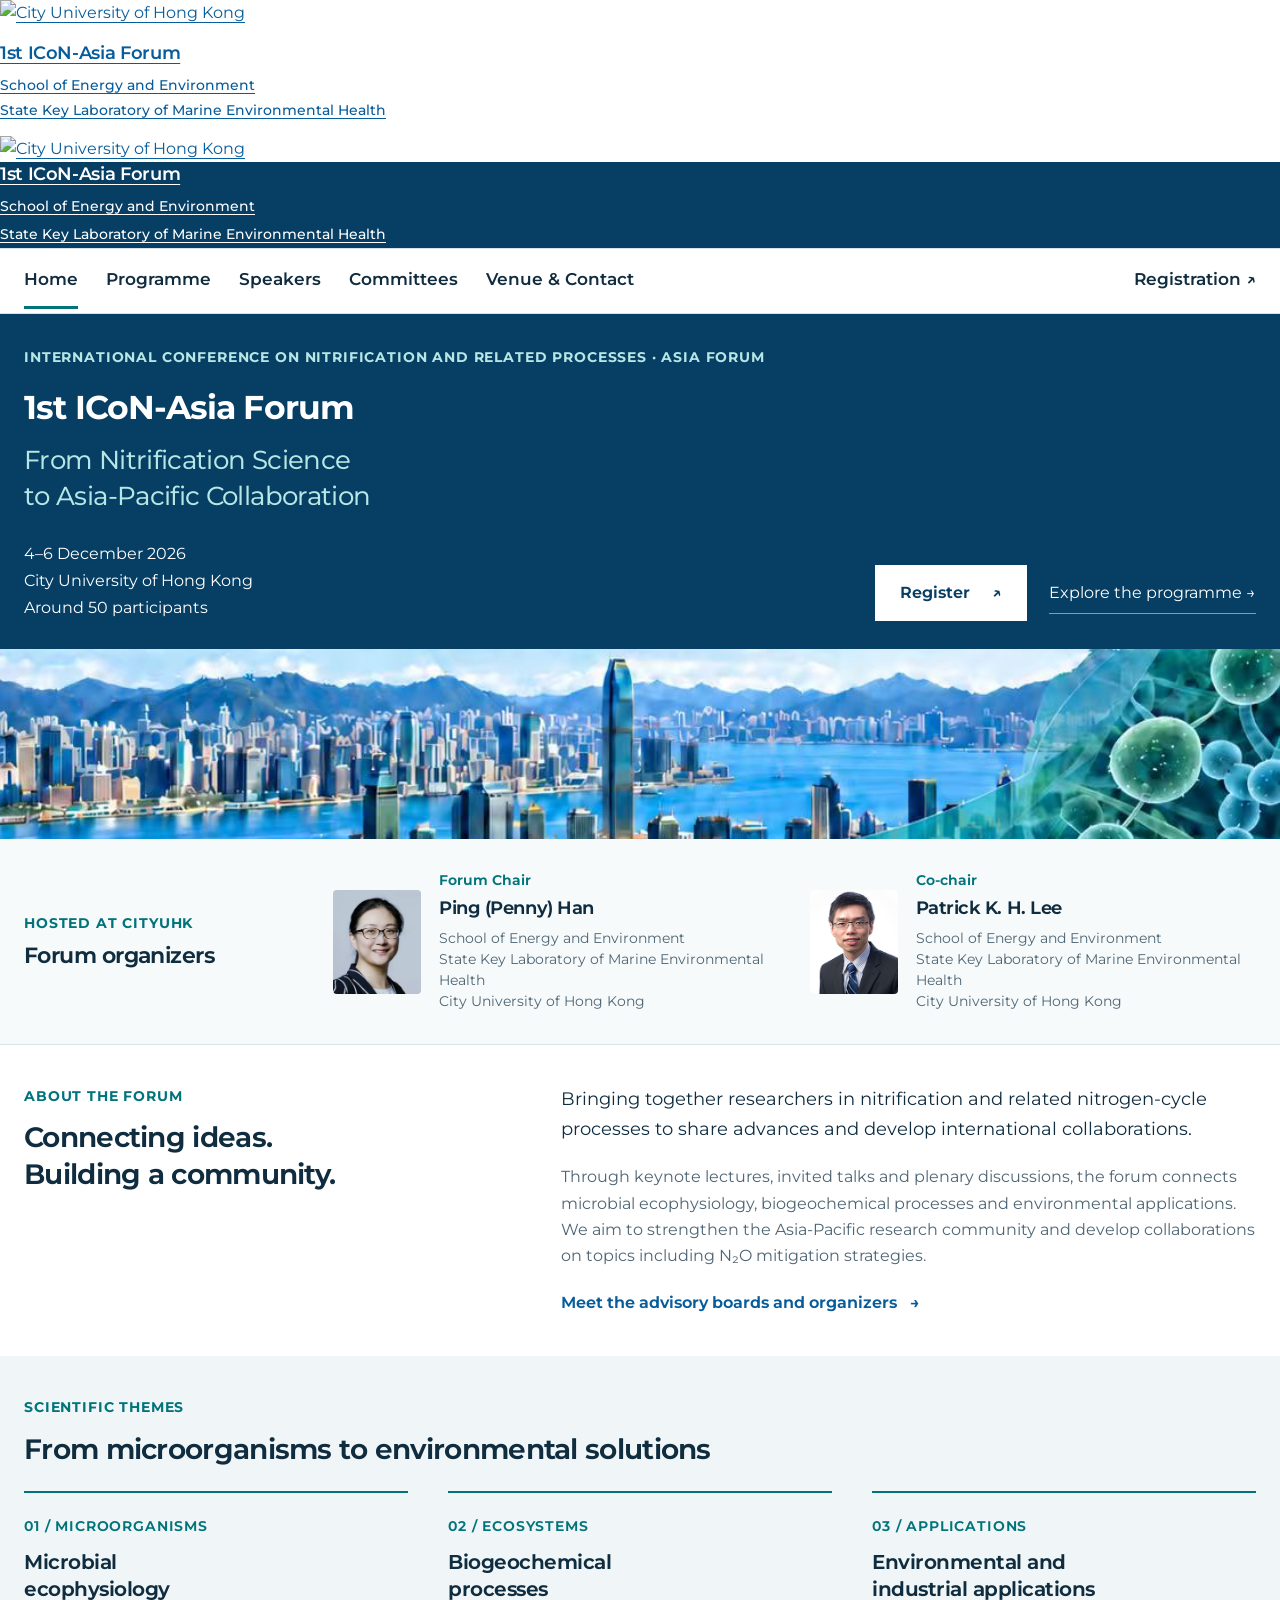
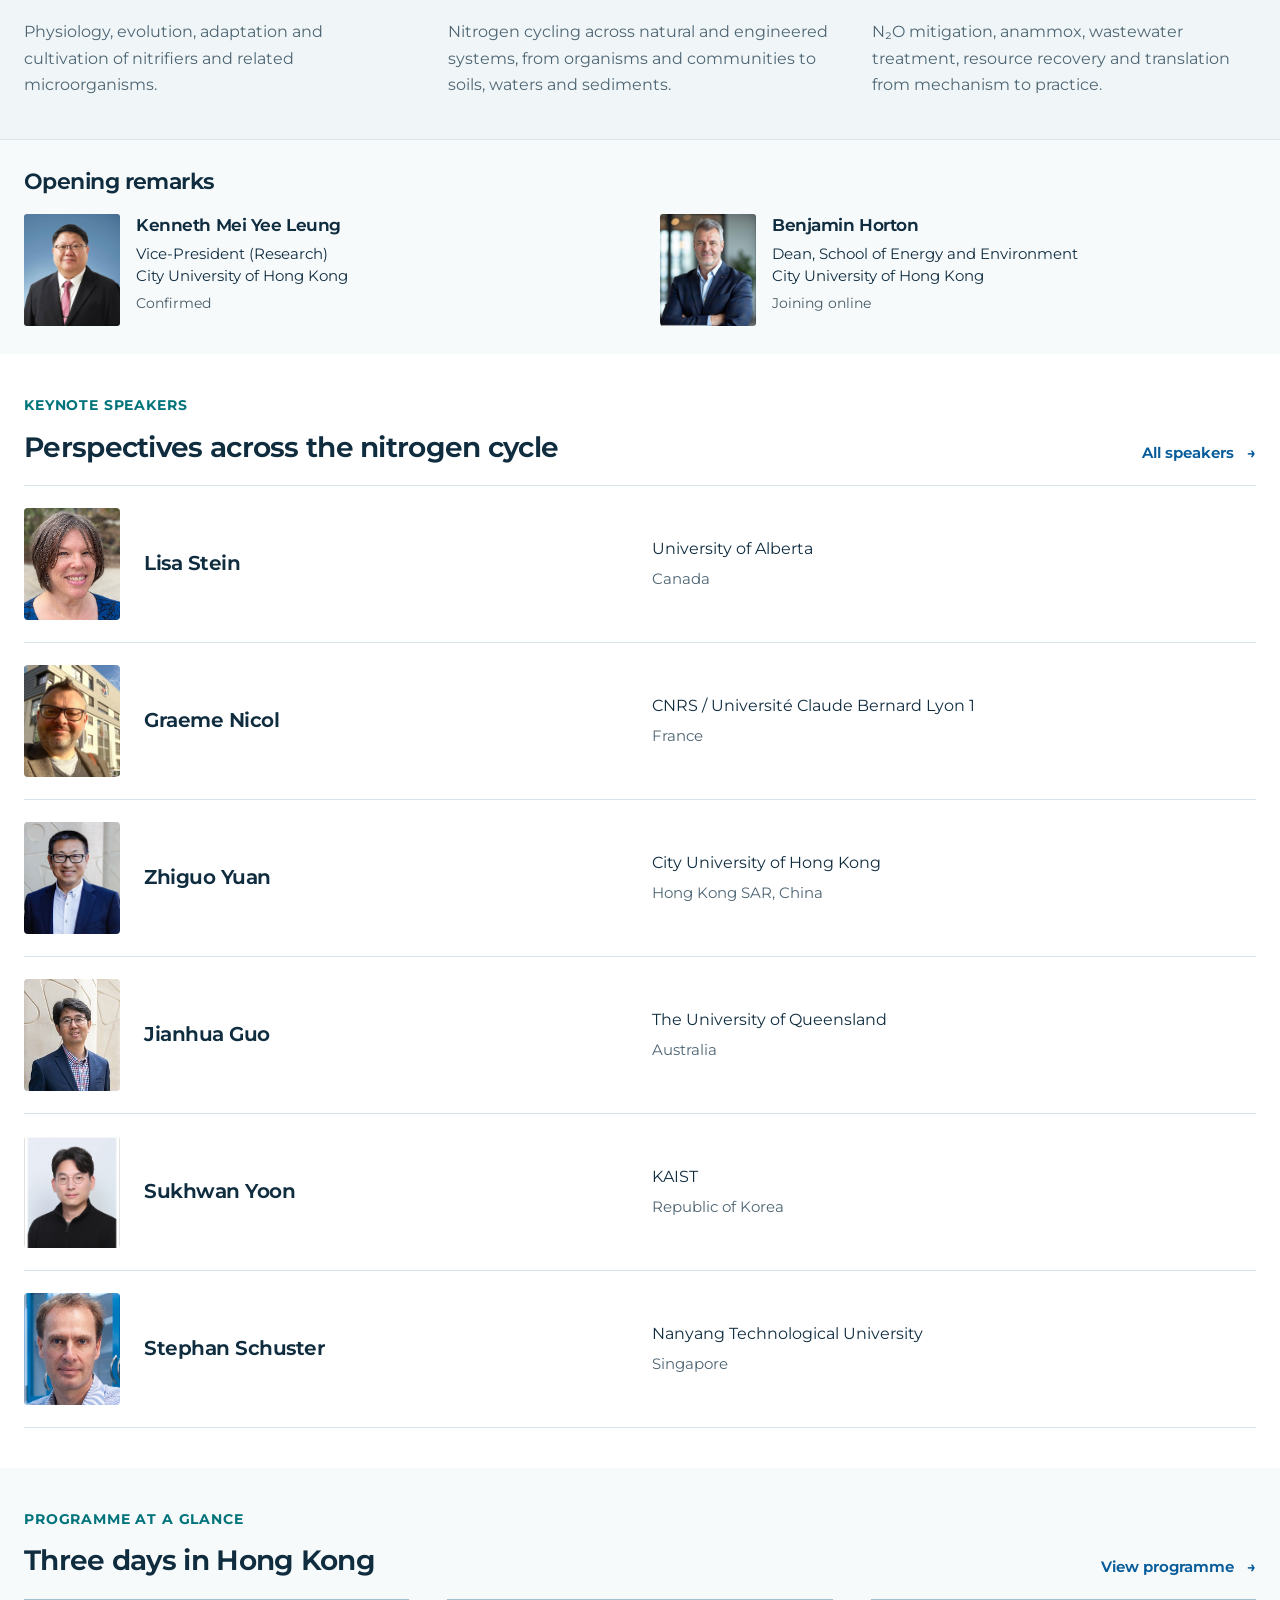
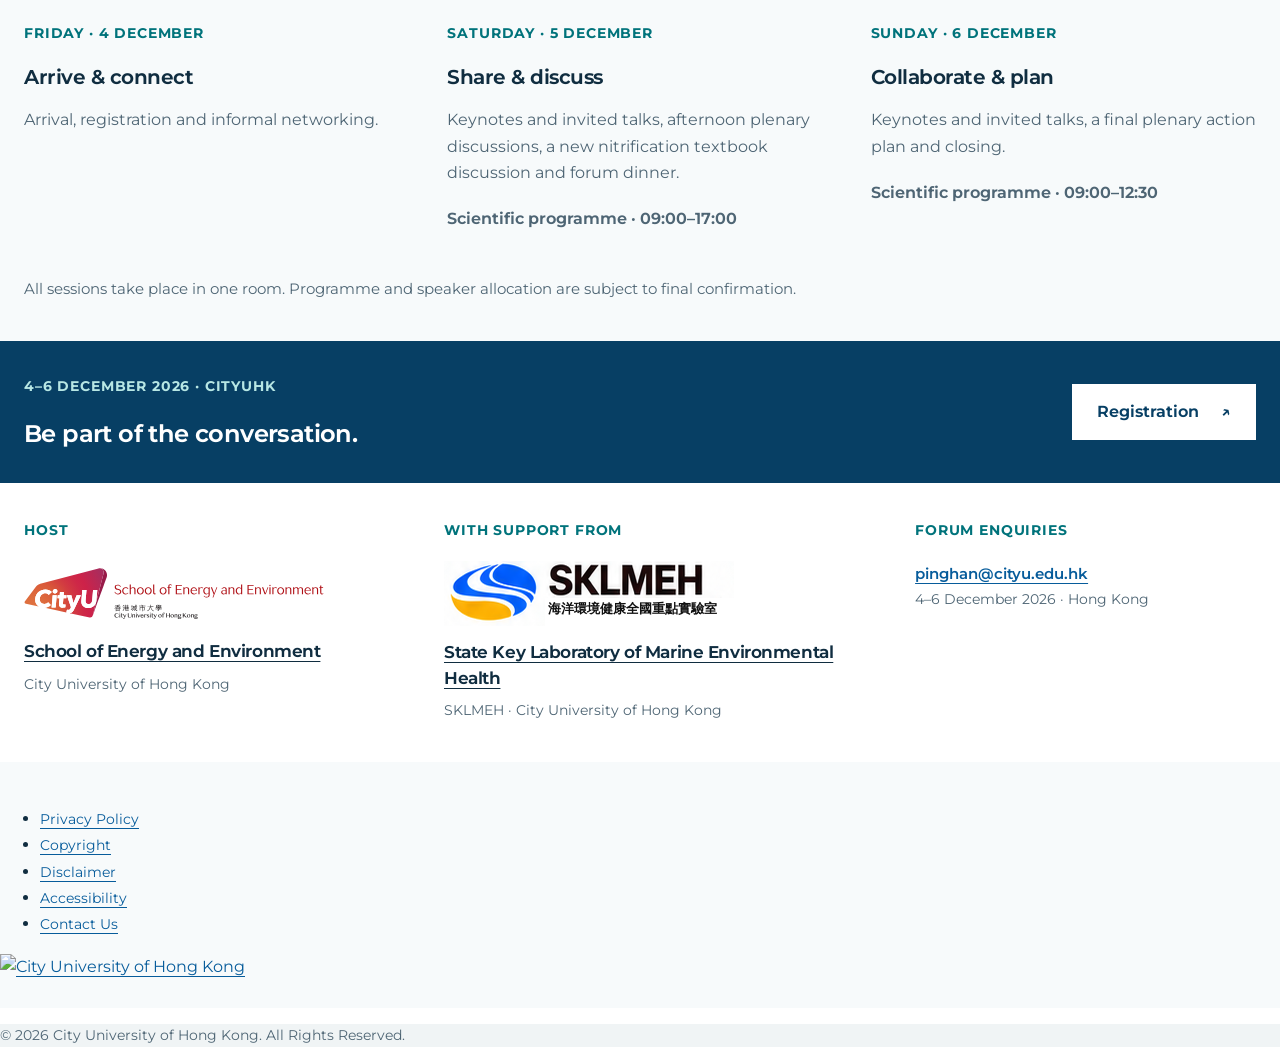
==== index.htm @ fdf96204 "Place opening speakers before keynotes with new portraits" ====
<!DOCTYPE html><html lang="en"><head>
<!-- Relative paths allow deployment to any CityU subdirectory. -->

<!-- Required meta tags -->
<meta charset="utf-8">
<meta name="viewport" content="width=device-width, initial-scale=1.0">
<link rel="icon" href="https://template.cityu.edu.hk/template/favicon.ico">

<!-- Preconnect -->
<link rel="preconnect" href="https://template.cityu.edu.hk/">
<link rel="preconnect" href="https://fonts.googleapis.com">
<link rel="preconnect" href="https://fonts.gstatic.com" crossorigin>

<!-- Required CSS -->
<link rel="stylesheet" href="https://fonts.googleapis.com/css2?family=Montserrat:ital,wght@0,100..900;1,100..900&display=swap">
<link rel="stylesheet" href="https://template.cityu.edu.hk/template/v3/css/bootstrap/bootstrap.min.css">
<link rel="stylesheet" href="https://template.cityu.edu.hk/template/v3/css/bootstrap-icons/bootstrap-icons.min.css">
<link rel="stylesheet" href="https://template.cityu.edu.hk/template/v3/css/swiper/swiper-bundle.min.css">
<link rel="stylesheet" href="https://template.cityu.edu.hk/template/v3/css/aos/aos.css">
<link rel="stylesheet" href="https://template.cityu.edu.hk/template/v3/css/custom.css">
<link rel="stylesheet" href="https://template.cityu.edu.hk/template/v3/css/cityu.base.css">

<!-- Place your custom CSS here -->
<link rel="stylesheet" href="css/custom.css?v=20261119b">
<title>1st ICoN-Asia Forum 2026 | CityUHK</title><meta name="description" content="Join the 1st ICoN-Asia Forum at CityUHK, 4–6 December 2026. Nitrification science, nitrogen-cycle research and Asia-Pacific collaboration."><meta name="author" content="School of Energy and Environment, City University of Hong Kong"><meta name="theme-color" content="#073f64"><meta property="og:title" content="1st ICoN-Asia Forum 2026 | CityUHK"><meta property="og:description" content="Join the 1st ICoN-Asia Forum at CityUHK, 4–6 December 2026. Nitrification science, nitrogen-cycle research and Asia-Pacific collaboration."><meta property="og:type" content="website"></head><body class="cityu-template-3 cityu-template-3-0 cityu-base-layout cityu-base-style cityu-theme-blue theme-color-blue forum-site"><a class="skip-link" href="#main-content">Skip to main content</a>
<!-- Header -->
<header class="cityu-header header-color-default">
  <div class="cityu-header-inner">

    <!-- Header : Large screen -->
    <div class="cityu-header-lg d-none d-xl-block">
      <div class="container-max">

        <!-- For Others -->
        <div class="cityu-header-lg-subsite">
          <div class="cityu-header-lg-logo">
            <a href="https://www.cityu.edu.hk" target="_blank" rel="noopener">
              <img src="https://template.cityu.edu.hk/template/logo/CityU/CityU_Horizontal_Logo_CMYK.svg" alt="City University of Hong Kong">
            </a>
          </div>
          <div class="cityu-header-lg-name">
            <a href="index.htm">
              1st ICoN-Asia Forum
            </a>
            <div class="forum-host-unit"><a href="https://www.cityu.edu.hk/see/home.aspx">School of Energy and Environment</a></div>
            <div class="forum-host-unit forum-lab-unit"><a href="https://www.cityu.edu.hk/sklmeh/">State Key Laboratory of Marine Environmental Health</a></div>
          </div>
        </div>

      </div>
    </div>

    <!-- Header : Small screen -->
    <div class="cityu-header-md d-xl-none">

      <!-- For All -->
      <div class="cityu-header-md-logo container-max">
        <a href="https://www.cityu.edu.hk" target="_blank" rel="noopener">
          <img src="https://template.cityu.edu.hk/template/logo/CityU/CityU_Horizontal_Logo_CMYK.svg" alt="City University of Hong Kong">
        </a>
      </div>
      <div class="cityu-header-md-name container-max">
        <a href="index.htm">
          1st ICoN-Asia Forum
        </a>
        <div class="forum-host-unit"><a href="https://www.cityu.edu.hk/see/home.aspx">School of Energy and Environment</a></div>
            <div class="forum-host-unit forum-lab-unit"><a href="https://www.cityu.edu.hk/sklmeh/">State Key Laboratory of Marine Environmental Health</a></div>
      </div>

    </div>

  </div>
</header>

<nav class="cityu-menu menu-color-default forum-nav" aria-label="Main navigation"><div class="cityu-menu-inner container-max"><button class="forum-menu-toggle" type="button" aria-expanded="false" aria-controls="forum-navigation"><span>Menu</span><span aria-hidden="true">☰</span></button><div class="forum-navigation" id="forum-navigation">
<ul class="cityu-menu-main navbar-nav me-auto"><li class="nav-item"><a class="nav-link" href="index.htm">Home</a></li><li class="nav-item"><a class="nav-link" href="programme.htm">Programme</a></li><li class="nav-item"><a class="nav-link" href="speakers.htm">Speakers</a></li><li class="nav-item"><a class="nav-link" href="committees.htm">Committees</a></li><li class="nav-item"><a class="nav-link" href="contact.htm">Venue &amp; Contact</a></li></ul>

<ul class="cityu-menu-tools"><li><a class="forum-register-nav" href="registration.htm">Registration <span aria-hidden="true">↗</span></a></li></ul>

</div></div></nav>

<div class="cityu"><main class="cityu-main" id="main-content" tabindex="-1"><div class="cityu-main-inner"><section class="forum-hero"><div class="forum-container hero-content"><p class="eyebrow">International Conference on Nitrification and Related Processes · Asia Forum</p><h1>1st ICoN-Asia Forum</h1><p class="hero-tagline">From Nitrification Science<br>to Asia-Pacific Collaboration</p><div class="hero-bottom"><p class="hero-details"><span>4–6 December 2026</span><span>City University of Hong Kong</span><span>Around 50 participants</span></p><div class="hero-actions"><a class="forum-button light" href="registration.htm">Register <span aria-hidden="true">↗</span></a><a class="hero-text-link" href="programme.htm">Explore the programme <span aria-hidden="true">→</span></a></div></div></div><div class="harbour-strip" role="img" aria-label="Hong Kong harbour skyline and microbial imagery from the forum poster"><img src="img/forum-banner-poster-v4.jpg" alt="" width="1122" height="1402" fetchpriority="high"></div></section>
<section class="organizer-strip" aria-labelledby="organizers-title"><div class="forum-container organizer-layout"><div><p class="eyebrow">Hosted at CityUHK</p><h2 id="organizers-title">Forum organizers</h2></div><article class="organizer-card"><img class="person-portrait" src="img/people/ping-han.jpg" alt="Ping (Penny) Han" width="88" height="104" loading="lazy" decoding="async"><div><p class="organizer-role">Forum Chair</p><h3><a class="person-profile" href="https://www.cityu.edu.hk/en/see/people/prof-ping-han">Ping (Penny) Han</a></h3><p class="organizer-affiliation">School of Energy and Environment<br>State Key Laboratory of Marine Environmental Health<br>City University of Hong Kong</p></div></article><article class="organizer-card"><img class="person-portrait" src="img/people/patrick-lee.jpg" alt="Patrick K. H. Lee" width="88" height="104" loading="lazy" decoding="async"><div><p class="organizer-role">Co-chair</p><h3><a class="person-profile" href="https://www.cityu.edu.hk/en/see/people/prof-patrick-k-h-lee">Patrick K. H. Lee</a></h3><p class="organizer-affiliation">School of Energy and Environment<br>State Key Laboratory of Marine Environmental Health<br>City University of Hong Kong</p></div></article></div></section>
<section class="forum-section"><div class="forum-container intro-grid"><div><p class="eyebrow">About the forum</p><h2>Connecting ideas.<br>Building a community.</h2></div><div class="intro-copy"><p class="lead-text">Bringing together researchers in nitrification and related nitrogen-cycle processes to share advances and develop international collaborations.</p><p>Through keynote lectures, invited talks and plenary discussions, the forum connects microbial ecophysiology, biogeochemical processes and environmental applications. We aim to strengthen the Asia-Pacific research community and develop collaborations on topics including N₂O mitigation strategies.</p><a class="text-link" href="committees.htm">Meet the advisory boards and organizers <span aria-hidden="true">→</span></a></div></div></section>
<section class="forum-section theme-section"><div class="forum-container"><p class="eyebrow">Scientific themes</p><h2>From microorganisms to environmental solutions</h2><div class="theme-grid"><article><span class="theme-index">01 / Microorganisms</span><h3>Microbial<br> ecophysiology</h3><p>Physiology, evolution, adaptation and cultivation of nitrifiers and related microorganisms.</p></article><article><span class="theme-index">02 / Ecosystems</span><h3>Biogeochemical<br> processes</h3><p>Nitrogen cycling across natural and engineered systems, from organisms and communities to soils, waters and sediments.</p></article><article><span class="theme-index">03 / Applications</span><h3>Environmental and<br> industrial applications</h3><p>N₂O mitigation, anammox, wastewater treatment, resource recovery and translation from mechanism to practice.</p></article></div></div></section>
<section class="forum-section opening-section" aria-labelledby="opening-remarks"><div class="forum-container"><h2 id="opening-remarks">Opening remarks</h2><div class="opening-speakers"><article class="opening-speaker"><img class="opening-portrait" src="img/people/kenneth-leung-portrait.png" alt="Kenneth Mei Yee Leung" width="96" height="112" loading="lazy" decoding="async"><div><h3><a class="person-profile" href="https://www.cityu.edu.hk/en/chem/people/academic-staff/myleung">Kenneth Mei Yee Leung</a></h3><p>Vice-President (Research)<br>City University of Hong Kong</p><p class="opening-mode">Confirmed</p></div></article><article class="opening-speaker"><img class="opening-portrait" src="img/people/benjamin-horton-portrait.jpg" alt="Benjamin Horton" width="96" height="112" loading="lazy" decoding="async"><div><h3><a class="person-profile" href="https://www.cityu.edu.hk/see/people/prof-benjamin-horton">Benjamin Horton</a></h3><p>Dean, School of Energy and Environment<br>City University of Hong Kong</p><p class="opening-mode">Joining online</p></div></article></div></div></section>
<section class="forum-section"><div class="forum-container"><div class="section-title-row"><div><p class="eyebrow">Keynote speakers</p><h2>Perspectives across the nitrogen cycle</h2></div><a class="text-link" href="speakers.htm">All speakers <span aria-hidden="true">→</span></a></div><div class="speaker-list"><article class="speaker-row"><img class="person-portrait speaker-portrait" src="img/people/lisa-stein.jpg" alt="Lisa Stein" width="96" height="112" loading="lazy" decoding="async"><h3><a class="person-profile" href="https://apps.ualberta.ca/directory/person/stein1">Lisa Stein</a></h3><div><p>University of Alberta</p><span>Canada</span></div></article><article class="speaker-row"><img class="person-portrait speaker-portrait" src="img/people/graeme-nicol.jpg" alt="Graeme Nicol" width="96" height="112" loading="lazy" decoding="async"><h3><a class="person-profile" href="https://soilmicrobes.fr/team/">Graeme Nicol</a></h3><div><p>CNRS / Université Claude Bernard Lyon 1</p><span>France</span></div></article><article class="speaker-row"><img class="person-portrait speaker-portrait" src="img/people/zhiguo-yuan.jpg" alt="Zhiguo Yuan" width="96" height="112" loading="lazy" decoding="async"><h3><a class="person-profile" href="https://www.cityu.edu.hk/en/see/people/prof-zhiguo-yuan-am">Zhiguo Yuan</a></h3><div><p>City University of Hong Kong</p><span>Hong Kong SAR, China</span></div></article><article class="speaker-row"><img class="person-portrait speaker-portrait" src="img/people/jianhua-guo.jpg" alt="Jianhua Guo" width="96" height="112" loading="lazy" decoding="async"><h3><a class="person-profile" href="https://about.uq.edu.au/experts/3045">Jianhua Guo</a></h3><div><p>The University of Queensland</p><span>Australia</span></div></article><article class="speaker-row"><img class="person-portrait speaker-portrait" src="img/people/sukhwan-yoon.jpg" alt="Sukhwan Yoon" width="96" height="112" loading="lazy" decoding="async"><h3><a class="person-profile" href="https://cee.kaist.ac.kr/boards/view/people_en/58/sc_category/1">Sukhwan Yoon</a></h3><div><p>KAIST</p><span>Republic of Korea</span></div></article><article class="speaker-row"><img class="person-portrait speaker-portrait" src="img/people/stephan-schuster.png" alt="Stephan Schuster" width="96" height="112" loading="lazy" decoding="async"><h3><a class="person-profile" href="https://www.ntu.edu.sg/sbs/Research/lab-pages/stephan-schuster-lab">Stephan Schuster</a></h3><div><p>Nanyang Technological University</p><span>Singapore</span></div></article></div></div></section>

<section class="forum-section programme-summary"><div class="forum-container"><div class="section-title-row"><div><p class="eyebrow">Programme at a glance</p><h2>Three days in Hong Kong</h2></div><a class="text-link" href="programme.htm">View programme <span aria-hidden="true">→</span></a></div><div class="days-grid"><article><p class="day-label">Friday · 4 December</p><h3>Arrive &amp; connect</h3><p>Arrival, registration and informal networking.</p></article><article><p class="day-label">Saturday · 5 December</p><h3>Share &amp; discuss</h3><p>Keynotes and invited talks, afternoon plenary discussions, a new nitrification textbook discussion and forum dinner.</p><p class="time-note">Scientific programme · 09:00–17:00</p></article><article><p class="day-label">Sunday · 6 December</p><h3>Collaborate &amp; plan</h3><p>Keynotes and invited talks, a final plenary action plan and closing.</p><p class="time-note">Scientific programme · 09:00–12:30</p></article></div><p class="subtle-note">All sessions take place in one room. Programme and speaker allocation are subject to final confirmation.</p></div></section><section class="join-band"><div class="forum-container join-inner"><div><p class="eyebrow">4–6 December 2026 · CityUHK</p><h2>Be part of the conversation.</h2></div><a class="forum-button light" href="registration.htm">Registration <span aria-hidden="true">↗</span></a></div></section></div></main></div>
<footer class="cityu-footer footer-color-default forum-footer"><div class="forum-container forum-footer-top"><div><p class="eyebrow">Host</p><a class="footer-partner-logo" href="https://www.cityu.edu.hk/see/home.aspx"><img src="img/logos/see-logo.svg" alt="School of Energy and Environment, City University of Hong Kong" width="300" height="60" loading="lazy" decoding="async"></a><h2><a href="https://www.cityu.edu.hk/see/home.aspx">School of Energy and Environment</a></h2><p>City University of Hong Kong</p></div><div><p class="eyebrow">With support from</p><a class="footer-partner-logo footer-lab-logo" href="https://www.cityu.edu.hk/sklmeh/" aria-label="State Key Laboratory of Marine Environmental Health"><span class="poster-lab-logo" role="img" aria-label="SKLMEH · 海洋環境健康全國重點實驗室"><img src="downloads/icon-asia-forum-poster.png" alt="" width="1122" height="1402" loading="lazy" decoding="async" aria-hidden="true"><span class="lab-name-zh" lang="zh-Hant">海洋環境健康全國重點實驗室</span></span></a><h2><a href="https://www.cityu.edu.hk/sklmeh/">State Key Laboratory of Marine Environmental Health</a></h2><p>SKLMEH · City University of Hong Kong</p></div><div class="footer-contact"><p class="eyebrow">Forum enquiries</p><a href="mailto:pinghan@cityu.edu.hk">pinghan@cityu.edu.hk</a><p>4–6 December 2026 · Hong Kong</p></div></div><div class="cityu-footer-main"><div class="cityu-footer-main-inner container-xxl">
<!-- Footer Links -->
<ul class="cityu-footer-links">
  <li>
    <a href="https://www.cityu.edu.hk/web/privacy" target="_blank" rel="noopener">
      Privacy Policy
    </a>
  </li>
  <li>
    <a href="https://www.cityu.edu.hk/web/copyright" target="_blank" rel="noopener">
      Copyright
    </a>
  </li>
  <li>
    <a href="https://www.cityu.edu.hk/web/disclaimer" target="_blank" rel="noopener">
      Disclaimer
    </a>
  </li>
  <li>
    <a href="https://www.cityu.edu.hk/web/accessibility" target="_blank" rel="noopener">
      Accessibility
    </a>
  </li>
  <li><a href="contact.htm#accessibility-support">Contact Us</a></li>
</ul>
<div class="cityu-footer-logo"><a href="https://www.cityu.edu.hk" target="_blank" rel="noopener"><img loading="lazy" src="https://template.cityu.edu.hk/template/logo/CityU/CityU_Vertical_Logo_CMYK.svg" alt="City University of Hong Kong"></a></div></div></div><div class="cityu-footer-bottom"><div class="cityu-footer-bottom-inner container-xxl">
<ul class="cityu-footer-media"></ul>

<div class="cityu-footer-copyright">© <span id="year_time">2026</span> City University of Hong Kong. All Rights Reserved.</div></div></div></footer>

<!-- Required config file -->
<script src="js/cityu.config.js"></script>

<!-- Required scripts -->
<script src="https://template.cityu.edu.hk/template/v3/js/jquery/jquery.min.js"></script>
<script src="https://template.cityu.edu.hk/template/v3/js/bootstrap/bootstrap.bundle.min.js"></script>
<script src="https://template.cityu.edu.hk/template/v3/js/swiper/swiper-bundle.min.js"></script>
<script src="https://template.cityu.edu.hk/template/v3/js/aos/aos.js"></script>
<script src="https://template.cityu.edu.hk/template/v3/js/script.js"></script>
<script src="https://template.cityu.edu.hk/template/v3/js/cityu.base.js"></script>

<!-- Place your custom scripts here -->
<script src="js/custom.js"></script>
</body></html>
---- css/custom.css ----
/* ICoN-Asia Forum: extensions to CityU Web Template 3.0, blue theme. */
:root{--forum-ink:#102d40;--forum-navy:#073f64;--forum-blue:#075c9b;--forum-teal:#00737b;--forum-muted:#4e6574;--forum-line:#d6e3e8;--forum-wash:#f0f6f7}
body.forum-site{margin:0;color:var(--forum-ink);font-family:Montserrat,Arial,sans-serif;font-size:16px;line-height:1.7;background:white}.forum-site *{box-sizing:border-box}.forum-site a{color:var(--forum-blue);text-underline-offset:4px}.forum-site a:hover{color:var(--forum-teal)}.forum-site a:focus-visible,.forum-site button:focus-visible,.forum-site summary:focus-visible{outline:3px solid #075c9b;outline-offset:3px;box-shadow:0 0 0 3px white}.forum-site h1,.forum-site h2,.forum-site h3{font-family:Montserrat,Arial,sans-serif;color:var(--forum-ink);line-height:1.22;letter-spacing:-.035em}.forum-site h2{font-size:clamp(26px,3vw,38px);font-weight:650;margin:0 0 24px}.forum-site h3{font-size:22px;font-weight:650;margin:0 0 16px}.forum-site p{margin:0 0 20px}.forum-site img{max-width:100%}.forum-container{width:min(1200px,calc(100% - 80px));margin-inline:auto}.forum-section{padding:84px 0}.compact-top{padding-top:46px}.eyebrow{font-size:12px;font-weight:700;letter-spacing:.14em;text-transform:uppercase;color:var(--forum-teal);margin-bottom:20px!important}.lead-text{font-size:21px;line-height:1.65}.text-link{font-weight:650;text-decoration:none;display:inline-block}.text-link span{margin-left:9px}.subtle-note,.form-note{color:var(--forum-muted);font-size:13px}.notice{padding:18px 22px;background:var(--forum-wash);border-left:3px solid var(--forum-teal);font-size:14px;color:var(--forum-muted)}
.skip-link{position:absolute;top:-80px;left:20px;padding:12px 20px;background:white;z-index:3000}.skip-link:focus{top:8px}.forum-site .cityu-header-lg-name a,.forum-site .cityu-header-md-name a{font-weight:600;letter-spacing:-.02em}.forum-site .cityu-header-lg-subsite{min-height:112px}.forum-site .cityu-header-lg-logo img{max-height:75px}.forum-nav{position:sticky;top:0;z-index:900;border-block:1px solid var(--forum-line);background:#fff!important}.forum-nav .cityu-menu-inner{width:min(1200px,calc(100% - 80px));margin:auto;padding:0;display:block}.forum-navigation{display:flex;align-items:center;justify-content:space-between;min-height:64px}.forum-nav ul{display:flex;flex-direction:row;list-style:none;margin:0;padding:0;align-items:center;gap:24px}.forum-nav .nav-link,.forum-nav .cityu-menu-tools a{padding:20px 0!important;color:var(--forum-ink)!important;font-size:14px;font-weight:600;text-decoration:none;white-space:nowrap}.forum-nav a[aria-current=page]{box-shadow:inset 0 -3px var(--forum-teal)}.forum-nav .forum-register-nav{color:var(--forum-teal)!important}.forum-menu-toggle{display:none}
.forum-hero{background:var(--forum-navy);overflow:hidden}.hero-content{padding-top:52px;padding-bottom:42px}.forum-hero .eyebrow{color:#b7e7e4;max-width:1000px;line-height:1.7}.forum-hero h1{font-size:clamp(38px,4.8vw,66px);font-weight:700;color:white;margin:0 0 18px}.hero-tagline{font-size:clamp(24px,2.7vw,36px);line-height:1.3;color:#b7e7e4;font-weight:450;letter-spacing:-.025em;margin-bottom:34px!important}.hero-bottom{display:flex;align-items:flex-end;justify-content:space-between;gap:24px}.hero-details{color:white;font-size:14px;line-height:1.8;margin:0!important;display:flex;flex-direction:column}.hero-actions{display:flex;align-items:center;gap:22px}.forum-button{display:inline-flex;align-items:center;justify-content:center;gap:22px;padding:15px 24px;border:1px solid var(--forum-navy);background:var(--forum-navy);color:white!important;text-decoration:none;font-size:14px;font-weight:650;line-height:1.5;transition:background .15s}.forum-button:hover{background:var(--forum-teal);border-color:var(--forum-teal)}.forum-button.light{background:white;border-color:white;color:var(--forum-navy)!important}.forum-button.light:hover{background:#ddf0ee;border-color:#ddf0ee}.hero-text-link{font-size:13px;color:white!important;text-decoration:none;border-bottom:1px solid #7b9eb2;padding:8px 0}.harbour-strip{position:relative;width:100%;aspect-ratio:1122/178;overflow:hidden;background:#2b899e}.harbour-strip img{position:absolute;width:100%;height:auto;max-width:none;top:0;left:0;transform:translateY(-14.2%)}
.intro-grid{display:grid;grid-template-columns:.85fr 1.35fr;gap:100px}.intro-copy p:not(.lead-text){color:var(--forum-muted)}.theme-section{background:var(--forum-wash)}.theme-grid{display:grid;grid-template-columns:repeat(3,1fr);gap:40px;margin-top:44px}.theme-grid article{border-top:2px solid var(--forum-teal);padding-top:22px}.theme-index{font-size:11px;font-weight:650;color:var(--forum-teal);text-transform:uppercase;letter-spacing:.1em;display:block;margin-bottom:24px}.theme-grid h3{font-size:24px}.theme-grid p{color:var(--forum-muted);font-size:15px;margin:0}.section-title-row{display:flex;justify-content:space-between;align-items:flex-end;gap:35px;margin-bottom:24px}.section-title-row .text-link{white-space:nowrap;margin-bottom:26px;font-size:14px}.speaker-list{border-top:1px solid var(--forum-line)}.speaker-row{display:grid;grid-template-columns:55px 1fr 1.25fr;gap:22px;align-items:center;padding:24px 0;border-bottom:1px solid var(--forum-line)}.speaker-number{font-size:13px;color:var(--forum-teal)}.speaker-row h2,.speaker-row h3{font-size:25px;margin:0}.speaker-row p{font-size:15px;line-height:1.5;margin:0 0 4px}.speaker-row span{font-size:13px;color:var(--forum-muted)}.speaker-list+.notice{margin-top:28px}.programme-summary{background:#f7fafb}.days-grid{display:grid;grid-template-columns:repeat(3,1fr);gap:38px}.days-grid article{border-top:1px solid #a0becb;padding-top:22px}.day-label{font-size:12px;text-transform:uppercase;letter-spacing:.04em;font-weight:700;color:var(--forum-teal)}.days-grid h3{font-size:24px}.days-grid p:not(.day-label){color:var(--forum-muted);font-size:14px}.time-note{font-weight:650}.days-grid+.subtle-note{margin-top:24px;margin-bottom:0}.join-band{background:var(--forum-navy);padding:48px 0}.join-inner{display:flex;justify-content:space-between;align-items:center;gap:24px}.join-band .eyebrow{color:#b7e7e4}.join-band h2{color:white;margin:0;font-size:32px}.forum-footer{background:white!important}.forum-footer-top{display:grid;grid-template-columns:1.1fr 1.25fr 1fr;gap:45px;padding-top:56px;padding-bottom:40px}.forum-footer h2{font-size:17px;line-height:1.5;letter-spacing:-.01em;margin:0 0 8px}.forum-footer p{font-size:12px;color:var(--forum-muted);margin-bottom:12px}.forum-footer .eyebrow{font-size:10px;color:var(--forum-teal)}.footer-contact a{font-size:14px;font-weight:600}.forum-footer .cityu-footer-main{background:#f7fafb!important}.forum-footer .cityu-footer-main-inner{padding-top:28px;padding-bottom:28px}.forum-footer .cityu-footer-links{gap:20px}.forum-footer .cityu-footer-links a{font-size:12px}.forum-footer .cityu-footer-logo img{max-height:75px}.forum-footer .cityu-footer-bottom{background:#f0f4f5!important}.forum-footer .cityu-footer-copyright{font-size:11px;color:var(--forum-muted)}
.page-heading{background:var(--forum-wash);padding:24px 0 48px}.forum-breadcrumb{display:flex;gap:10px;color:var(--forum-muted);font-size:11px;margin-bottom:40px}.forum-breadcrumb a{color:var(--forum-muted)}.page-heading h1{font-size:clamp(38px,5vw,60px);font-weight:650;margin:0 0 20px}.page-intro{max-width:770px;color:var(--forum-muted);font-size:18px;margin:0!important}.format-strip{display:flex;flex-wrap:wrap;gap:16px 36px;border-block:1px solid var(--forum-line);padding:18px 0;margin-bottom:20px}.format-strip p{font-size:13px;margin:0}.format-strip strong{display:block;color:var(--forum-teal)}.schedule{margin-top:50px}.schedule-day{display:grid;grid-template-columns:150px 1fr;gap:45px;padding:40px 0;border-top:1px solid var(--forum-line)}.date-column{display:flex;flex-direction:column;line-height:1.2;color:var(--forum-teal)}.date-column span{font-size:13px}.date-column strong{font-size:66px;font-weight:500;letter-spacing:-.06em;margin:8px 0}.schedule-day h2{font-size:30px;margin:0 0 12px}.day-hours{color:var(--forum-muted);font-size:14px}.schedule-entry{display:grid;grid-template-columns:160px 1fr;gap:24px;border-top:1px solid var(--forum-line);padding:22px 0}.session-time{font-size:13px;font-weight:600;color:var(--forum-teal);margin:0!important}.schedule-entry h3{font-size:18px;margin:0 0 8px;letter-spacing:-.01em}.schedule-entry p:not(.session-time){font-size:14px;color:var(--forum-muted);margin:0}.highlight-entry{background:var(--forum-wash);padding:22px 18px;margin-inline:-18px;border-top:0}.discussion-grid{display:grid;grid-template-columns:1fr 1.1fr;gap:70px}.focus-list{list-style:none;padding:0;margin:0}.focus-list li{padding:16px 0;border-bottom:1px solid #cbdce3;font-size:15px}.focus-list li:first-child{padding-top:0}.opening-grid{display:grid;grid-template-columns:1fr 1fr;gap:60px;margin-top:38px}.opening-grid article{border-top:2px solid var(--forum-teal);padding-top:24px}.opening-grid h3{font-size:27px}.opening-grid p{color:var(--forum-muted);font-size:15px}.status-label,.role-label{color:var(--forum-teal)!important;font-size:13px;font-weight:600}.status-label{border:1px solid #94bcbc;padding:6px 12px;display:inline-block}.board-grid{display:grid;grid-template-columns:1fr 1fr;gap:90px;margin-top:55px}.board-grid h2{font-size:30px}.name-list{list-style:none;padding:0;margin:0;border-top:1px solid var(--forum-line)}.name-list li{padding:14px 0;border-bottom:1px solid var(--forum-line);font-size:20px}.registration-grid{display:grid;grid-template-columns:1.2fr .8fr;gap:100px;align-items:start}.registration-grid .forum-button{margin:14px 0 12px}.registration-grid>div>p:not(.lead-text):not(.eyebrow){color:var(--forum-muted)}.qr-panel{background:var(--forum-wash);border:1px solid var(--forum-line);padding:30px;text-align:center;margin:0}.qr-panel img{width:292px;height:auto;background:white}.qr-panel figcaption{font-size:23px;font-weight:650;margin-top:22px;color:var(--forum-navy)}.qr-panel p{font-size:12px;color:var(--forum-muted);margin:10px 0 0}.registration-download{border-top:1px solid var(--forum-line);padding-top:26px;margin-top:30px}.registration-download h3{font-size:21px}.registration-download p{font-size:14px}.faq-layout{display:grid;grid-template-columns:.8fr 1.2fr;gap:80px}.faq-list details{padding:22px 0;border-bottom:1px solid #cbdce3}.faq-list details:first-child{padding-top:0}.faq-list summary{cursor:pointer;font-size:16px;font-weight:600;line-height:1.5}.faq-list details p{font-size:14px;color:var(--forum-muted);margin:18px 0 8px}.faq-list details a{font-size:14px}.contact-grid{display:grid;grid-template-columns:1.05fr 1fr;gap:100px}.contact-panel{padding:36px;background:var(--forum-wash)}.contact-panel h2{font-size:29px}.contact-panel p{font-size:14px}.contact-email{font-size:18px;font-weight:600;overflow-wrap:anywhere}.contact-panel hr{border:0;border-top:1px solid #b9d1d9;margin:30px 0}
@media(max-width:1199px){.forum-site .cityu-header-md-logo img{height:60px}.forum-site .cityu-header-md-name a{font-size:20px}.forum-site .cityu-header-md-name{padding-block:12px}.forum-nav ul{gap:18px}.forum-nav .nav-link,.forum-nav .cityu-menu-tools a{font-size:12px}.forum-nav .cityu-menu-main{display:flex!important}.intro-grid{gap:50px}.registration-grid,.contact-grid{gap:55px}.forum-footer-top{gap:30px}.hero-actions{gap:16px}}
@media(max-width:800px){.forum-container,.forum-nav .cityu-menu-inner{width:calc(100% - 40px)}.forum-section{padding:56px 0}.compact-top{padding-top:32px}.forum-menu-ready .forum-menu-toggle{display:flex;align-items:center;justify-content:space-between;width:100%;padding:14px 0;background:none;border:0;color:var(--forum-ink);font-size:15px;font-weight:600}.forum-navigation{display:block;padding-bottom:18px;min-height:0}.forum-menu-ready .forum-navigation{display:none}.forum-menu-ready .forum-navigation.is-open{display:block}.forum-nav ul{display:flex!important;flex-direction:column;align-items:stretch;gap:0;width:100%}.forum-nav .nav-link,.forum-nav .cityu-menu-tools a{display:block;font-size:14px;padding:12px 0!important}.forum-nav a[aria-current=page]{box-shadow:none;color:var(--forum-teal)!important}.hero-content{padding-top:36px;padding-bottom:32px}.forum-hero .eyebrow{font-size:10px}.hero-tagline{margin-bottom:24px!important}.hero-bottom{display:block}.hero-actions{margin-top:25px;flex-wrap:wrap}.harbour-strip{aspect-ratio:1122/178}.intro-grid,.discussion-grid,.faq-layout,.registration-grid,.contact-grid{grid-template-columns:1fr;gap:28px}.theme-grid,.days-grid{grid-template-columns:1fr;gap:32px}.theme-grid h3 br{display:none}.theme-grid h3{font-size:23px}.theme-grid{margin-top:30px}.section-title-row{display:block}.section-title-row .text-link{margin:0 0 20px}.speaker-row{grid-template-columns:30px 1fr;gap:4px 12px;padding:22px 0}.speaker-row h2,.speaker-row h3{font-size:23px}.speaker-row>div:last-child{grid-column:2}.speaker-row p{font-size:13px}.speaker-number{grid-row:1/3;align-self:start;padding-top:5px}.speaker-row span{font-size:12px}.join-inner{display:block}.join-inner .forum-button{margin-top:26px}.join-band h2{font-size:28px}.forum-footer-top{grid-template-columns:1fr;gap:24px;padding-top:38px}.forum-footer .cityu-footer-links{flex-wrap:wrap}.page-heading{padding-bottom:34px}.forum-breadcrumb{margin-bottom:28px}.page-intro{font-size:16px}.format-strip{display:grid;grid-template-columns:1fr 1fr;gap:14px}.schedule-day{grid-template-columns:65px 1fr;gap:20px;padding:30px 0}.date-column strong{font-size:46px}.date-column span{font-size:11px}.schedule-day h2{font-size:24px}.schedule-entry{grid-template-columns:1fr;gap:9px}.schedule-entry h3{font-size:17px}.board-grid,.opening-grid{grid-template-columns:1fr;gap:42px}.board-grid{margin-top:35px}.name-list li{font-size:18px}.opening-grid h3{font-size:24px}.qr-panel{max-width:400px;width:100%;margin-inline:auto;padding:25px}.contact-panel{padding:26px}.forum-site .cityu-main{overflow:visible}.forum-site .cityu-header-md-name{line-height:1.4}.forum-site .cityu-header-md-logo{padding-top:15px;padding-bottom:12px}.forum-site .cityu-header-md-logo img{max-width:260px}}
@media(prefers-reduced-motion:reduce){*{scroll-behavior:auto!important;transition:none!important;animation:none!important}}
@media print{.cityu-header,.forum-nav,.forum-footer,.join-band,.hero-actions,.skip-link{display:none!important}.forum-container{width:100%}.forum-section{padding:24px 0}.page-heading{padding:20px 0;background:white}.forum-breadcrumb{display:none}.schedule-day{break-inside:avoid}.forum-site{font-size:11pt}.speaker-row{break-inside:avoid}}
/* Explicit text sizes take precedence over the shared template paragraph rules. */
body.forum-site .hero-tagline{font-size:clamp(24px,2.7vw,36px);line-height:1.3}
body.forum-site .lead-text{font-size:21px;line-height:1.65}
body.forum-site .eyebrow{font-size:12px;line-height:1.7}
body.forum-site .hero-details{font-size:14px}
body.forum-site .subtle-note,body.forum-site .form-note{font-size:13px}
body.forum-site .page-intro{font-size:18px}
body.forum-site .day-label{font-size:12px}
body.forum-site .notice{font-size:14px}
body.forum-site .forum-footer .eyebrow{font-size:10px}
body.forum-site .forum-menu-toggle{justify-content:space-between;width:100%}
body.forum-site .cityu-header-md-name{background:var(--forum-navy)}
body.forum-site .cityu-header-md-name a{color:white}
@media(max-width:800px){body.forum-site .forum-hero .eyebrow{font-size:10px}body.forum-site .page-intro{font-size:16px}body.forum-site .lead-text{font-size:19px}body.forum-site .forum-menu-toggle span:last-child{margin-left:auto}}
/* The supplied mobile template reserves a narrow navigation rail; use a full-width forum menu. */
body.forum-site .forum-nav{width:100%!important;height:auto!important;left:0;right:auto}
body.forum-site .forum-nav .cityu-menu-inner{width:min(1200px,calc(100% - 80px))!important}
@media(max-width:800px){body.forum-site .forum-nav .cityu-menu-inner{width:calc(100% - 40px)!important}}
@media(max-width:800px){body.forum-site .forum-navigation ul,body.forum-site .forum-navigation li{position:static!important;margin:0!important;padding:0!important;width:auto!important;transform:none!important}}

/* Event-site identity and access: shared by every page. */
body.forum-site .forum-host-unit{margin-top:7px;line-height:1.45}
body.forum-site .cityu-header-lg-name .forum-host-unit a{display:inline;font-size:14px;font-weight:500;letter-spacing:0;color:var(--forum-blue);text-decoration:underline;text-underline-offset:3px}
body.forum-site .cityu-header-md-name .forum-host-unit a{display:inline;font-size:14px;font-weight:500;letter-spacing:0;color:white;text-decoration:underline;text-underline-offset:3px}
body.forum-site .cityu-header-lg-name{min-width:0;padding-block:15px}
body.forum-site .cityu-header-md-name{height:auto!important}
body.forum-site .cityu-header-md-name .forum-host-unit{padding-bottom:3px}
body.forum-site .forum-footer h2 a{color:var(--forum-ink);text-decoration:underline}
#main-content,#accessibility-support{scroll-margin-top:90px}
body.forum-site .contact-panel h3{font-size:20px}
@media(max-width:800px){body.forum-site .forum-host-unit{margin-top:5px}body.forum-site .cityu-header-md-name .forum-host-unit a{font-size:13px}}

/* Balanced typography: consistent body text, restrained headings and readable labels. */
body.forum-site{
 --forum-text:1rem;
 --forum-text-small:.9375rem;
 --forum-text-label:.875rem;
 --forum-text-lead:1.125rem;
 font-size:var(--forum-text);
 line-height:1.65;
}
body.forum-site p{font-size:var(--forum-text);line-height:1.65}
body.forum-site h1,body.forum-site h2,body.forum-site h3{letter-spacing:-.025em;line-height:1.3}
body.forum-site .forum-hero h1{font-size:clamp(2rem,3.5vw,3rem);line-height:1.18}
body.forum-site .page-heading h1{font-size:clamp(2rem,3vw,2.625rem)}
body.forum-site h2{font-size:clamp(1.5rem,2.2vw,1.75rem)}
body.forum-site h3{font-size:1.25rem}
body.forum-site .hero-tagline{font-size:clamp(1.25rem,2vw,1.625rem);line-height:1.4}
body.forum-site .lead-text,body.forum-site .page-intro{font-size:var(--forum-text-lead);line-height:1.65}
body.forum-site .eyebrow,body.forum-site .forum-hero .eyebrow,body.forum-site .forum-footer .eyebrow,
body.forum-site .theme-index,body.forum-site .day-label{font-size:var(--forum-text-label);line-height:1.6;letter-spacing:.06em}
body.forum-site .hero-details{font-size:var(--forum-text);line-height:1.7}
body.forum-site .nav-link,body.forum-site .cityu-menu-tools a,body.forum-site .forum-menu-toggle{font-size:var(--forum-text-small);line-height:1.6}
body.forum-site .cityu-header-lg-name>a,body.forum-site .cityu-header-md-name>a{font-size:1.25rem;line-height:1.4}
body.forum-site .cityu-header-lg-name .forum-host-unit a,body.forum-site .cityu-header-md-name .forum-host-unit a{font-size:var(--forum-text-label);line-height:1.5}
body.forum-site .forum-button,body.forum-site .hero-text-link,body.forum-site .text-link{font-size:var(--forum-text);line-height:1.5}
body.forum-site .section-title-row .text-link{font-size:var(--forum-text-small)}
body.forum-site .subtle-note,body.forum-site .form-note,body.forum-site .notice,
body.forum-site .format-strip p,body.forum-site .session-time,body.forum-site .day-hours{font-size:var(--forum-text-small);line-height:1.65}
body.forum-site .theme-grid h3,body.forum-site .days-grid h3,
body.forum-site .speaker-row h2,body.forum-site .speaker-row h3,
body.forum-site .opening-grid h3{font-size:1.25rem;line-height:1.35}
body.forum-site .theme-grid p,body.forum-site .speaker-row p,body.forum-site .days-grid p:not(.day-label),
body.forum-site .schedule-entry p:not(.session-time),body.forum-site .opening-grid p,
body.forum-site .faq-list details p,body.forum-site .faq-list details a,body.forum-site .contact-panel p,
body.forum-site .registration-download p,body.forum-site .focus-list li{font-size:var(--forum-text);line-height:1.65}
body.forum-site .speaker-row span,body.forum-site .status-label,body.forum-site .role-label{font-size:var(--forum-text-small);line-height:1.6}
body.forum-site .speaker-number{font-size:var(--forum-text-label)}
body.forum-site .join-band h2,body.forum-site .schedule-day h2,body.forum-site .board-grid h2,body.forum-site .contact-panel h2{font-size:1.5rem;line-height:1.3}
body.forum-site .schedule-entry h3,body.forum-site .registration-download h3,body.forum-site .contact-panel h3,body.forum-site .qr-panel figcaption{font-size:1.125rem;line-height:1.4}
body.forum-site .name-list li{font-size:1.125rem;line-height:1.6}
body.forum-site .date-column strong{font-size:2.75rem;line-height:1.1}
body.forum-site .date-column span,body.forum-site .forum-breadcrumb,body.forum-site .qr-panel p{font-size:var(--forum-text-label);line-height:1.6}
body.forum-site .forum-footer h2{font-size:1.0625rem;line-height:1.5}
body.forum-site .forum-footer p,body.forum-site .cityu-footer-links a,body.forum-site .cityu-footer-copyright{font-size:var(--forum-text-label);line-height:1.6}
body.forum-site .footer-contact a{font-size:var(--forum-text-small)}
body.forum-site .hero-content{padding-top:44px;padding-bottom:36px}
body.forum-site .hero-tagline{margin-bottom:26px!important}
body.forum-site .section-title-row .text-link{margin-bottom:24px}
@media(max-width:800px){
 body.forum-site .hero-content{padding-top:30px;padding-bottom:30px}
 body.forum-site .date-column strong{font-size:2.25rem}
 body.forum-site .schedule-day{grid-template-columns:70px 1fr;gap:18px}
 body.forum-site .section-title-row .text-link{margin-bottom:20px}
}

/* Compact harbour banner and profile portraits. Source photos remain unmodified. */
body.forum-site .harbour-strip{height:clamp(38px,9vw,120px);aspect-ratio:auto}
body.forum-site .person-portrait{display:block;width:96px;height:112px;object-fit:cover;object-position:50% 18%;border-radius:4px;background:var(--forum-wash)}
body.forum-site .person-profile{color:var(--forum-ink);text-decoration:none;font-size:inherit}
body.forum-site .person-profile:hover,body.forum-site .person-profile:focus-visible{color:var(--forum-blue);text-decoration:underline}
body.forum-site .speaker-row{grid-template-columns:96px 1fr 1.25fr;gap:24px;padding:22px 0}
body.forum-site .organizer-strip{padding:32px 0;border-bottom:1px solid var(--forum-line);background:#f7fafb}
body.forum-site .organizer-layout{display:grid;grid-template-columns:.75fr 1.2fr 1.2fr;gap:30px;align-items:center}
body.forum-site .organizer-layout .eyebrow{margin-bottom:8px!important}
body.forum-site .organizer-layout h2{font-size:1.375rem;margin:0}
body.forum-site .organizer-card{display:flex;align-items:center;gap:18px;min-width:0}
body.forum-site .organizer-card .person-portrait{width:88px;height:104px;flex:0 0 88px}
body.forum-site .organizer-card h3{font-size:1.125rem;margin:0 0 7px;line-height:1.4}
body.forum-site .organizer-role{font-size:.875rem;font-weight:650;color:var(--forum-teal);margin:0 0 5px;line-height:1.4}
body.forum-site .organizer-affiliation{font-size:.875rem;color:var(--forum-muted);line-height:1.5;margin:0}
@media(max-width:1100px){body.forum-site .organizer-layout{grid-template-columns:1fr 1fr;gap:22px 30px}body.forum-site .organizer-layout>div:first-child{grid-column:1/-1}}
@media(max-width:800px){
 body.forum-site .speaker-row{grid-template-columns:80px 1fr;gap:5px 18px;align-items:start}
 body.forum-site .speaker-portrait{width:80px;height:96px;grid-column:1;grid-row:1/3}
 body.forum-site .speaker-row h2,body.forum-site .speaker-row h3{grid-column:2;margin-top:2px}
 body.forum-site .speaker-row>div:last-child{grid-column:2}
}
@media(max-width:620px){
 body.forum-site .organizer-layout{grid-template-columns:1fr;gap:22px}
 body.forum-site .organizer-strip{padding:26px 0}
 body.forum-site .organizer-card .person-portrait{width:80px;height:96px;flex-basis:80px}
}

/* Linked laboratory affiliation and closer section spacing. */
body.forum-site .forum-host-unit{font-size:.875rem;line-height:1.5}
body.forum-site .forum-lab-unit{margin-top:4px}
body.forum-site .forum-section{padding:40px 0}
body.forum-site .forum-section.compact-top{padding-top:28px}
body.forum-site .forum-section .eyebrow{margin-bottom:12px!important}
body.forum-site .forum-section>.forum-container>h2,body.forum-site .intro-grid>div>h2{margin-bottom:18px}
body.forum-site .section-title-row{margin-bottom:20px}
body.forum-site .section-title-row h2,body.forum-site .section-title-row .text-link{margin-bottom:0}
body.forum-site .theme-grid{margin-top:24px}
body.forum-site .theme-index{margin-bottom:12px}
body.forum-site .join-band{padding:34px 0}
body.forum-site .forum-footer-top{padding-top:36px;padding-bottom:28px}
@media(max-width:800px){
 body.forum-site .forum-section{padding:30px 0}
 body.forum-site .forum-section.compact-top{padding-top:24px}
 body.forum-site .section-title-row .text-link{margin-top:12px}
 body.forum-site .intro-grid{gap:18px}
 body.forum-site .theme-grid{margin-top:20px;gap:26px}
 body.forum-site .join-band{padding:28px 0}
 body.forum-site .forum-footer-top{padding-top:30px;padding-bottom:24px}
}
@media print{body.forum-site .forum-section{padding:24px 0}}

/* Official unit wordmarks retain their original proportions and colours. */
body.forum-site .footer-partner-logo{display:flex;align-items:center;width:300px;max-width:100%;min-height:64px;margin:0 0 14px}
body.forum-site .footer-partner-logo img{display:block;width:100%;height:auto;max-height:64px;object-fit:contain;object-position:left center}
body.forum-site .forum-footer-top>div{min-width:0}

/* Poster logo shown through a precise CSS viewport; original poster pixels are unchanged. */
body.forum-site .footer-lab-logo{width:290px}
body.forum-site .poster-lab-logo{position:relative;display:block;width:100%;aspect-ratio:290/65;overflow:hidden;background:#fff}
body.forum-site .poster-lab-logo img{position:absolute;left:-153.793103%;top:-1996.923077%;width:386.896552%;height:auto;max-width:none;max-height:none;object-fit:initial}

/* A smaller event title, larger navigation and roomier use of screen width. */
body.forum-site .forum-hero h1{font-size:clamp(1.75rem,2.6vw,2.25rem);line-height:1.2;margin-bottom:14px}
body.forum-site .cityu-header-lg-name>a,body.forum-site .cityu-header-md-name>a{font-size:1.125rem}
body.forum-site .hero-content{padding-top:32px;padding-bottom:28px}
body.forum-site .forum-container{width:min(1360px,calc(100% - 48px))}
body.forum-site .forum-nav .cityu-menu-inner{width:min(1360px,calc(100% - 48px))!important}
body.forum-site .forum-nav .nav-link,body.forum-site .cityu-menu-tools a,body.forum-site .forum-menu-toggle{font-size:1.0625rem;line-height:1.5}
body.forum-site .forum-nav ul{gap:28px}
@media(max-width:800px){
 body.forum-site .forum-container{width:calc(100% - 24px)}
 body.forum-site .forum-nav .cityu-menu-inner{width:calc(100% - 24px)!important}
 body.forum-site .cityu-header-md-logo,body.forum-site .cityu-header-md-name{padding-left:12px!important;padding-right:12px!important}
 body.forum-site .cityu-footer-main-inner,body.forum-site .cityu-footer-bottom-inner{padding-left:12px;padding-right:12px}
 body.forum-site .forum-hero h1{font-size:1.75rem}
 body.forum-site .hero-content{padding-top:24px;padding-bottom:24px}
 body.forum-site .hero-tagline{font-size:1.1875rem;margin-bottom:20px!important}
 body.forum-site .forum-nav .nav-link,body.forum-site .cityu-menu-tools a,body.forum-site .forum-menu-toggle{font-size:1.0625rem}
 body.forum-site .forum-nav ul{gap:0}
}
@media(max-width:800px){body.forum-site .forum-nav .nav-link,body.forum-site .forum-nav .cityu-menu-tools a{margin:0!important;width:auto}}
@media(max-width:800px){body.forum-site .highlight-entry{margin-inline:0;padding:18px 12px}body.forum-site .schedule-day>div{min-width:0}}

body.forum-site .poster-lab-logo{container-type:inline-size}
/* Re-typeset the poster's small Chinese caption as crisp live text. */
body.forum-site .poster-lab-logo .lab-name-zh{position:absolute;left:34.8%;top:57%;right:0;bottom:0;display:block;padding:1px 0 0 3px;background:#fff;color:#111;font-family:"PingFang TC","Microsoft JhengHei","Noto Sans CJK TC",sans-serif;font-size:13px;font-size:min(13px,4.48cqw);font-weight:600;line-height:1.5;letter-spacing:0;white-space:nowrap;text-align:left}

/* Use the supplied v4 poster artwork in a moderately taller, responsive banner. */
body.forum-site .harbour-strip{height:clamp(100px,16.4vw,190px);max-width:1440px;margin-inline:auto;aspect-ratio:auto}
body.forum-site .harbour-strip img{width:max(100%,610px);height:auto;max-width:none;left:50%;top:0;transform:translate(-50%,-13.55%)}

/* Opening speakers remain visually secondary to the scientific keynotes. */
body.forum-site .opening-section{padding:28px 0;border-top:1px solid #dce6ea;background:#f7fafb}
body.forum-site .opening-section h2{font-size:1.375rem;margin:0 0 20px}
body.forum-site .opening-speakers{display:grid;grid-template-columns:1fr 1fr;gap:24px 40px}
body.forum-site .opening-speaker{display:flex;align-items:flex-start;gap:16px;min-width:0}
body.forum-site .opening-portrait{display:block;flex:0 0 96px;width:96px;height:112px;object-fit:cover;object-position:center 30%;border-radius:3px}
body.forum-site #opening-remarks{scroll-margin-top:100px}
body.forum-site .opening-speaker h3{font-size:1.0625rem;line-height:1.4;margin:0 0 5px}
body.forum-site .opening-speaker p{font-size:.9375rem;line-height:1.5;margin:0}
body.forum-site .opening-speaker .opening-mode{margin-top:5px;color:#475b67;font-size:.875rem}
@media(max-width:650px){
 body.forum-site .opening-speakers{grid-template-columns:1fr;gap:22px}
 body.forum-site .opening-section{padding:24px 0}
}

@media(max-width:610px){body.forum-site .harbour-strip img{left:auto;right:0;transform:translateY(-13.55%)}}
@media(max-width:800px){body.forum-site #opening-remarks{scroll-margin-top:280px}}

@media(max-width:800px){body.forum-site .opening-portrait{flex-basis:80px;width:80px;height:96px}}
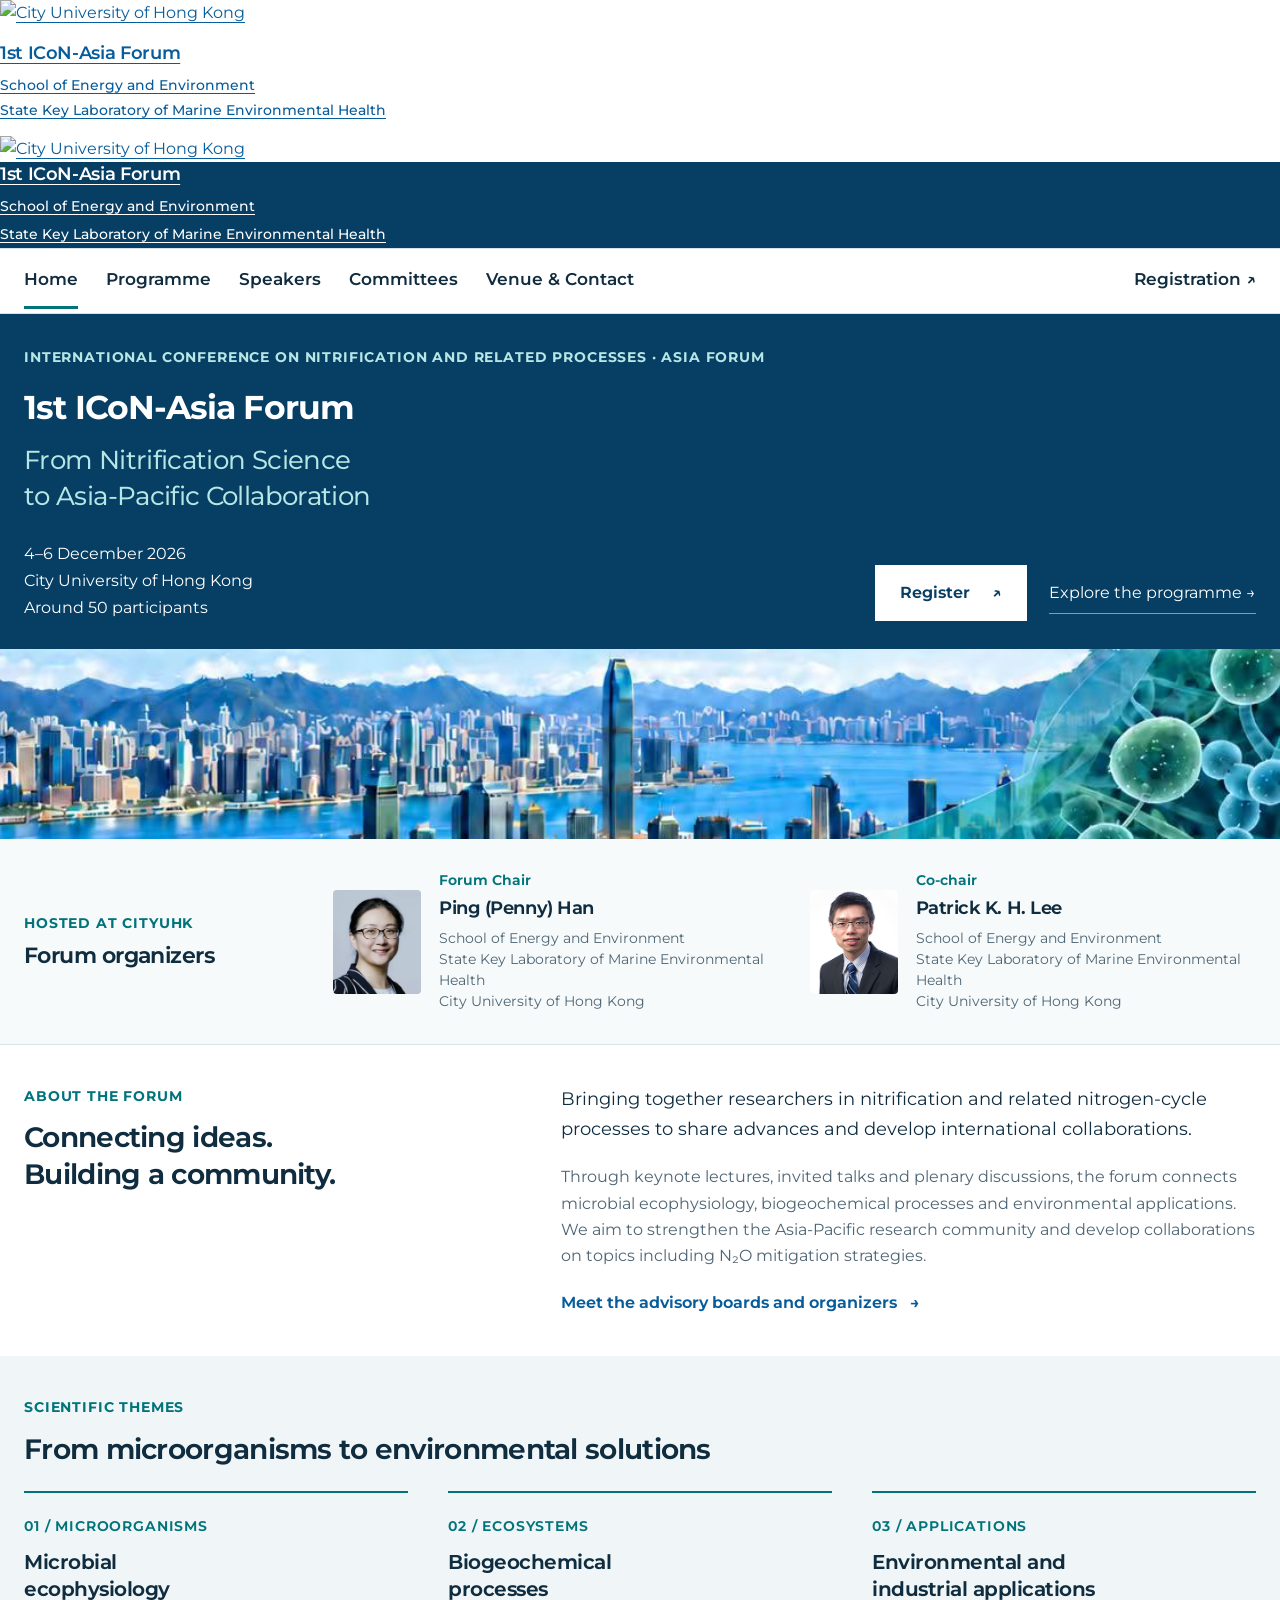
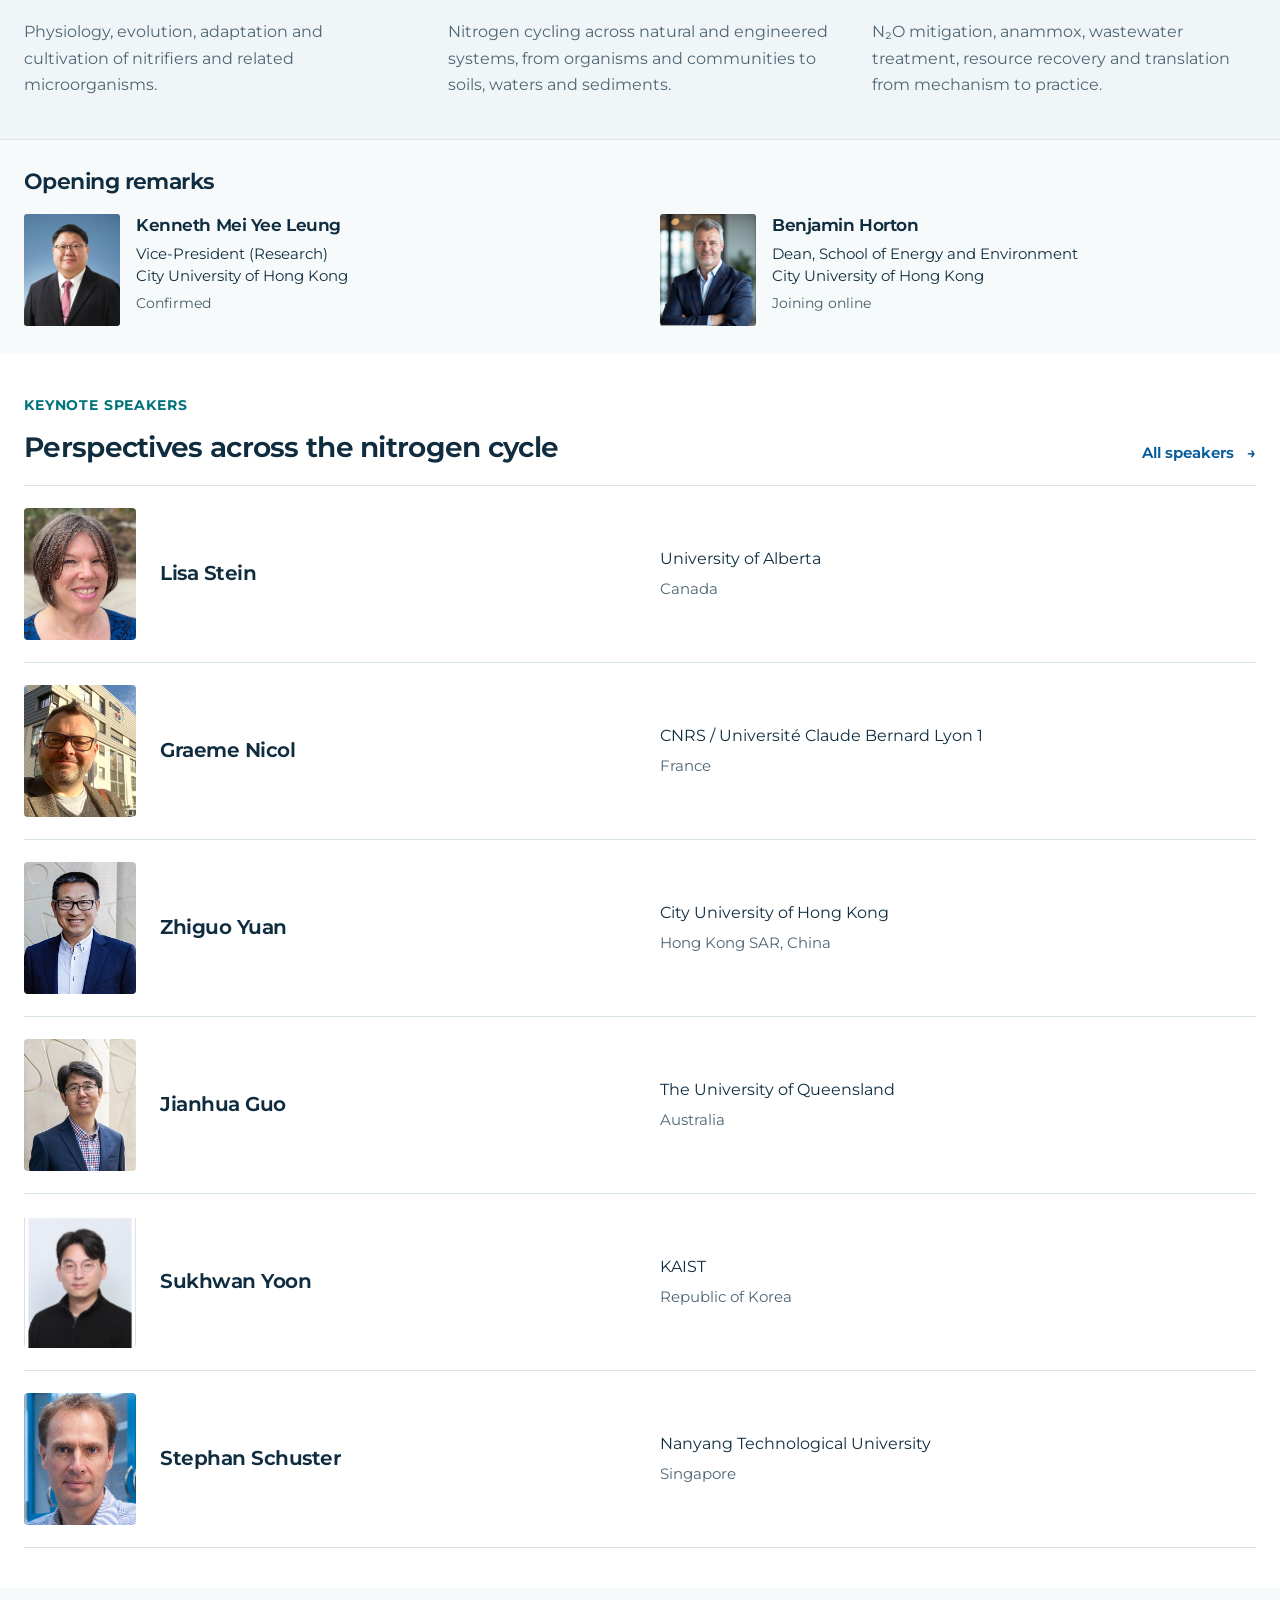
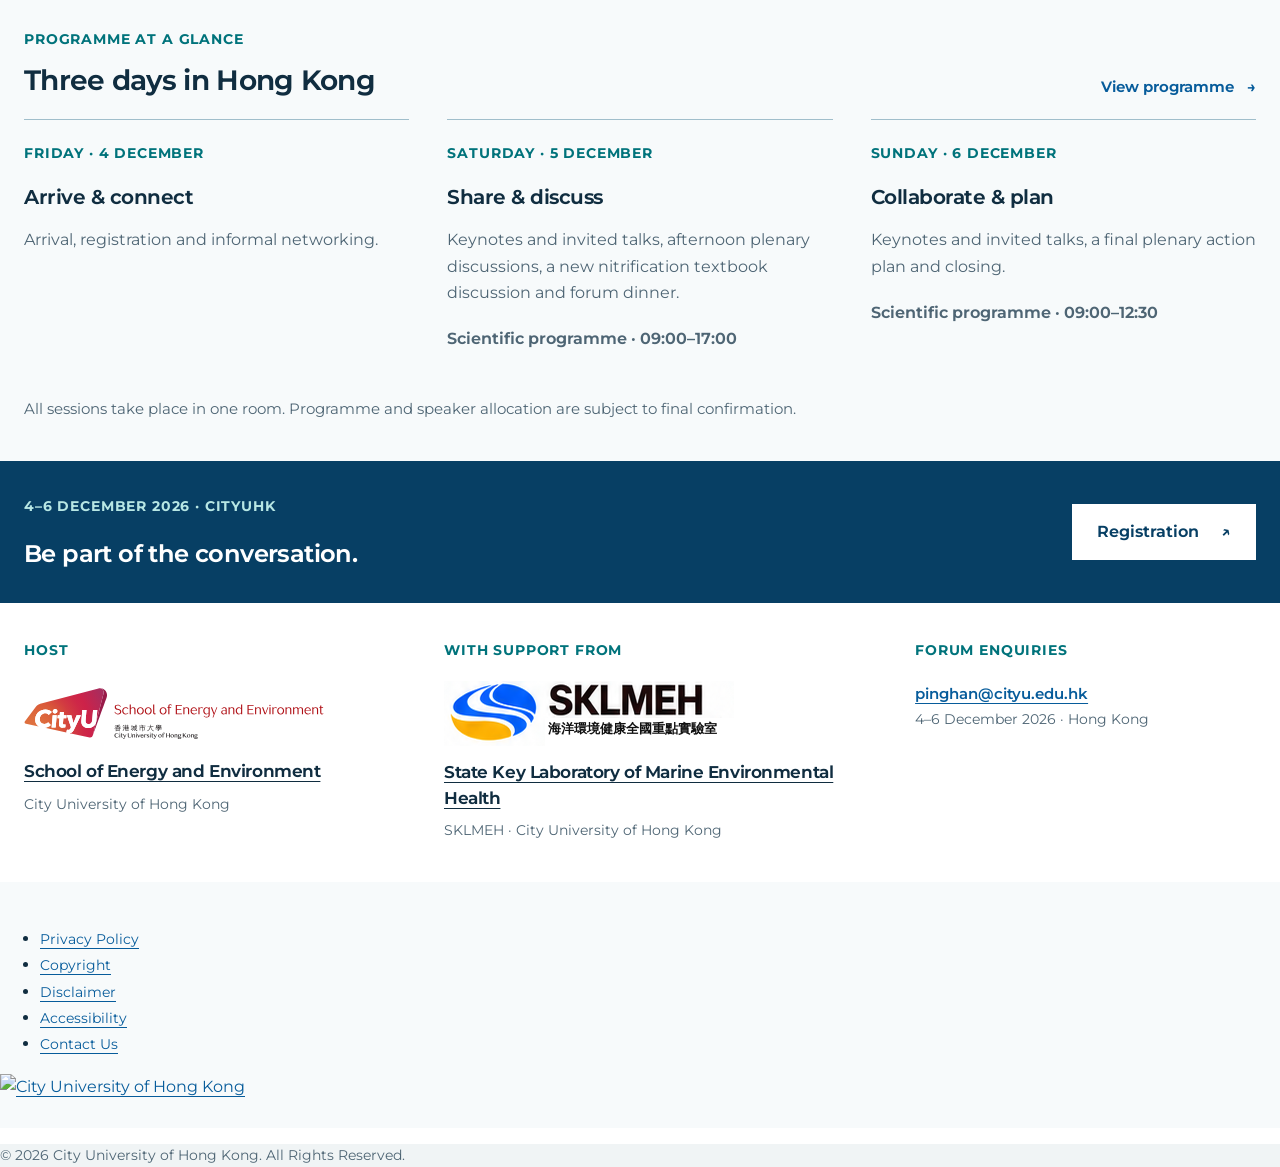
==== commit 14458757: "Update keynote image dimensions and refresh styles" ====
--- a/index.htm
+++ b/index.htm
@@ -21,7 +21,7 @@
 <link rel="stylesheet" href="https://template.cityu.edu.hk/template/v3/css/cityu.base.css">
 
 <!-- Place your custom CSS here -->
-<link rel="stylesheet" href="css/custom.css?v=20261119b">
+<link rel="stylesheet" href="css/custom.css?v=20261119c">
 <title>1st ICoN-Asia Forum 2026 | CityUHK</title><meta name="description" content="Join the 1st ICoN-Asia Forum at CityUHK, 4–6 December 2026. Nitrification science, nitrogen-cycle research and Asia-Pacific collaboration."><meta name="author" content="School of Energy and Environment, City University of Hong Kong"><meta name="theme-color" content="#073f64"><meta property="og:title" content="1st ICoN-Asia Forum 2026 | CityUHK"><meta property="og:description" content="Join the 1st ICoN-Asia Forum at CityUHK, 4–6 December 2026. Nitrification science, nitrogen-cycle research and Asia-Pacific collaboration."><meta property="og:type" content="website"></head><body class="cityu-template-3 cityu-template-3-0 cityu-base-layout cityu-base-style cityu-theme-blue theme-color-blue forum-site"><a class="skip-link" href="#main-content">Skip to main content</a>
 <!-- Header -->
 <header class="cityu-header header-color-default">
@@ -84,7 +84,7 @@
 <section class="forum-section"><div class="forum-container intro-grid"><div><p class="eyebrow">About the forum</p><h2>Connecting ideas.<br>Building a community.</h2></div><div class="intro-copy"><p class="lead-text">Bringing together researchers in nitrification and related nitrogen-cycle processes to share advances and develop international collaborations.</p><p>Through keynote lectures, invited talks and plenary discussions, the forum connects microbial ecophysiology, biogeochemical processes and environmental applications. We aim to strengthen the Asia-Pacific research community and develop collaborations on topics including N₂O mitigation strategies.</p><a class="text-link" href="committees.htm">Meet the advisory boards and organizers <span aria-hidden="true">→</span></a></div></div></section>
 <section class="forum-section theme-section"><div class="forum-container"><p class="eyebrow">Scientific themes</p><h2>From microorganisms to environmental solutions</h2><div class="theme-grid"><article><span class="theme-index">01 / Microorganisms</span><h3>Microbial<br> ecophysiology</h3><p>Physiology, evolution, adaptation and cultivation of nitrifiers and related microorganisms.</p></article><article><span class="theme-index">02 / Ecosystems</span><h3>Biogeochemical<br> processes</h3><p>Nitrogen cycling across natural and engineered systems, from organisms and communities to soils, waters and sediments.</p></article><article><span class="theme-index">03 / Applications</span><h3>Environmental and<br> industrial applications</h3><p>N₂O mitigation, anammox, wastewater treatment, resource recovery and translation from mechanism to practice.</p></article></div></div></section>
 <section class="forum-section opening-section" aria-labelledby="opening-remarks"><div class="forum-container"><h2 id="opening-remarks">Opening remarks</h2><div class="opening-speakers"><article class="opening-speaker"><img class="opening-portrait" src="img/people/kenneth-leung-portrait.png" alt="Kenneth Mei Yee Leung" width="96" height="112" loading="lazy" decoding="async"><div><h3><a class="person-profile" href="https://www.cityu.edu.hk/en/chem/people/academic-staff/myleung">Kenneth Mei Yee Leung</a></h3><p>Vice-President (Research)<br>City University of Hong Kong</p><p class="opening-mode">Confirmed</p></div></article><article class="opening-speaker"><img class="opening-portrait" src="img/people/benjamin-horton-portrait.jpg" alt="Benjamin Horton" width="96" height="112" loading="lazy" decoding="async"><div><h3><a class="person-profile" href="https://www.cityu.edu.hk/see/people/prof-benjamin-horton">Benjamin Horton</a></h3><p>Dean, School of Energy and Environment<br>City University of Hong Kong</p><p class="opening-mode">Joining online</p></div></article></div></div></section>
-<section class="forum-section"><div class="forum-container"><div class="section-title-row"><div><p class="eyebrow">Keynote speakers</p><h2>Perspectives across the nitrogen cycle</h2></div><a class="text-link" href="speakers.htm">All speakers <span aria-hidden="true">→</span></a></div><div class="speaker-list"><article class="speaker-row"><img class="person-portrait speaker-portrait" src="img/people/lisa-stein.jpg" alt="Lisa Stein" width="96" height="112" loading="lazy" decoding="async"><h3><a class="person-profile" href="https://apps.ualberta.ca/directory/person/stein1">Lisa Stein</a></h3><div><p>University of Alberta</p><span>Canada</span></div></article><article class="speaker-row"><img class="person-portrait speaker-portrait" src="img/people/graeme-nicol.jpg" alt="Graeme Nicol" width="96" height="112" loading="lazy" decoding="async"><h3><a class="person-profile" href="https://soilmicrobes.fr/team/">Graeme Nicol</a></h3><div><p>CNRS / Université Claude Bernard Lyon 1</p><span>France</span></div></article><article class="speaker-row"><img class="person-portrait speaker-portrait" src="img/people/zhiguo-yuan.jpg" alt="Zhiguo Yuan" width="96" height="112" loading="lazy" decoding="async"><h3><a class="person-profile" href="https://www.cityu.edu.hk/en/see/people/prof-zhiguo-yuan-am">Zhiguo Yuan</a></h3><div><p>City University of Hong Kong</p><span>Hong Kong SAR, China</span></div></article><article class="speaker-row"><img class="person-portrait speaker-portrait" src="img/people/jianhua-guo.jpg" alt="Jianhua Guo" width="96" height="112" loading="lazy" decoding="async"><h3><a class="person-profile" href="https://about.uq.edu.au/experts/3045">Jianhua Guo</a></h3><div><p>The University of Queensland</p><span>Australia</span></div></article><article class="speaker-row"><img class="person-portrait speaker-portrait" src="img/people/sukhwan-yoon.jpg" alt="Sukhwan Yoon" width="96" height="112" loading="lazy" decoding="async"><h3><a class="person-profile" href="https://cee.kaist.ac.kr/boards/view/people_en/58/sc_category/1">Sukhwan Yoon</a></h3><div><p>KAIST</p><span>Republic of Korea</span></div></article><article class="speaker-row"><img class="person-portrait speaker-portrait" src="img/people/stephan-schuster.png" alt="Stephan Schuster" width="96" height="112" loading="lazy" decoding="async"><h3><a class="person-profile" href="https://www.ntu.edu.sg/sbs/Research/lab-pages/stephan-schuster-lab">Stephan Schuster</a></h3><div><p>Nanyang Technological University</p><span>Singapore</span></div></article></div></div></section>
+<section class="forum-section"><div class="forum-container"><div class="section-title-row"><div><p class="eyebrow">Keynote speakers</p><h2>Perspectives across the nitrogen cycle</h2></div><a class="text-link" href="speakers.htm">All speakers <span aria-hidden="true">→</span></a></div><div class="speaker-list"><article class="speaker-row"><img class="person-portrait speaker-portrait" src="img/people/lisa-stein.jpg" alt="Lisa Stein" width="112" height="132" loading="lazy" decoding="async"><h3><a class="person-profile" href="https://apps.ualberta.ca/directory/person/stein1">Lisa Stein</a></h3><div><p>University of Alberta</p><span>Canada</span></div></article><article class="speaker-row"><img class="person-portrait speaker-portrait" src="img/people/graeme-nicol.jpg" alt="Graeme Nicol" width="112" height="132" loading="lazy" decoding="async"><h3><a class="person-profile" href="https://soilmicrobes.fr/team/">Graeme Nicol</a></h3><div><p>CNRS / Université Claude Bernard Lyon 1</p><span>France</span></div></article><article class="speaker-row"><img class="person-portrait speaker-portrait" src="img/people/zhiguo-yuan.jpg" alt="Zhiguo Yuan" width="112" height="132" loading="lazy" decoding="async"><h3><a class="person-profile" href="https://www.cityu.edu.hk/en/see/people/prof-zhiguo-yuan-am">Zhiguo Yuan</a></h3><div><p>City University of Hong Kong</p><span>Hong Kong SAR, China</span></div></article><article class="speaker-row"><img class="person-portrait speaker-portrait" src="img/people/jianhua-guo.jpg" alt="Jianhua Guo" width="112" height="132" loading="lazy" decoding="async"><h3><a class="person-profile" href="https://about.uq.edu.au/experts/3045">Jianhua Guo</a></h3><div><p>The University of Queensland</p><span>Australia</span></div></article><article class="speaker-row"><img class="person-portrait speaker-portrait" src="img/people/sukhwan-yoon.jpg" alt="Sukhwan Yoon" width="112" height="132" loading="lazy" decoding="async"><h3><a class="person-profile" href="https://cee.kaist.ac.kr/boards/view/people_en/58/sc_category/1">Sukhwan Yoon</a></h3><div><p>KAIST</p><span>Republic of Korea</span></div></article><article class="speaker-row"><img class="person-portrait speaker-portrait" src="img/people/stephan-schuster.png" alt="Stephan Schuster" width="112" height="132" loading="lazy" decoding="async"><h3><a class="person-profile" href="https://www.ntu.edu.sg/sbs/Research/lab-pages/stephan-schuster-lab">Stephan Schuster</a></h3><div><p>Nanyang Technological University</p><span>Singapore</span></div></article></div></div></section>
 
 <section class="forum-section programme-summary"><div class="forum-container"><div class="section-title-row"><div><p class="eyebrow">Programme at a glance</p><h2>Three days in Hong Kong</h2></div><a class="text-link" href="programme.htm">View programme <span aria-hidden="true">→</span></a></div><div class="days-grid"><article><p class="day-label">Friday · 4 December</p><h3>Arrive &amp; connect</h3><p>Arrival, registration and informal networking.</p></article><article><p class="day-label">Saturday · 5 December</p><h3>Share &amp; discuss</h3><p>Keynotes and invited talks, afternoon plenary discussions, a new nitrification textbook discussion and forum dinner.</p><p class="time-note">Scientific programme · 09:00–17:00</p></article><article><p class="day-label">Sunday · 6 December</p><h3>Collaborate &amp; plan</h3><p>Keynotes and invited talks, a final plenary action plan and closing.</p><p class="time-note">Scientific programme · 09:00–12:30</p></article></div><p class="subtle-note">All sessions take place in one room. Programme and speaker allocation are subject to final confirmation.</p></div></section><section class="join-band"><div class="forum-container join-inner"><div><p class="eyebrow">4–6 December 2026 · CityUHK</p><h2>Be part of the conversation.</h2></div><a class="forum-button light" href="registration.htm">Registration <span aria-hidden="true">↗</span></a></div></section></div></main></div>
 <footer class="cityu-footer footer-color-default forum-footer"><div class="forum-container forum-footer-top"><div><p class="eyebrow">Host</p><a class="footer-partner-logo" href="https://www.cityu.edu.hk/see/home.aspx"><img src="img/logos/see-logo.svg" alt="School of Energy and Environment, City University of Hong Kong" width="300" height="60" loading="lazy" decoding="async"></a><h2><a href="https://www.cityu.edu.hk/see/home.aspx">School of Energy and Environment</a></h2><p>City University of Hong Kong</p></div><div><p class="eyebrow">With support from</p><a class="footer-partner-logo footer-lab-logo" href="https://www.cityu.edu.hk/sklmeh/" aria-label="State Key Laboratory of Marine Environmental Health"><span class="poster-lab-logo" role="img" aria-label="SKLMEH · 海洋環境健康全國重點實驗室"><img src="downloads/icon-asia-forum-poster.png" alt="" width="1122" height="1402" loading="lazy" decoding="async" aria-hidden="true"><span class="lab-name-zh" lang="zh-Hant">海洋環境健康全國重點實驗室</span></span></a><h2><a href="https://www.cityu.edu.hk/sklmeh/">State Key Laboratory of Marine Environmental Health</a></h2><p>SKLMEH · City University of Hong Kong</p></div><div class="footer-contact"><p class="eyebrow">Forum enquiries</p><a href="mailto:pinghan@cityu.edu.hk">pinghan@cityu.edu.hk</a><p>4–6 December 2026 · Hong Kong</p></div></div><div class="cityu-footer-main"><div class="cityu-footer-main-inner container-xxl">
--- a/css/custom.css
+++ b/css/custom.css
@@ -100,7 +100,8 @@
 body.forum-site .person-portrait{display:block;width:96px;height:112px;object-fit:cover;object-position:50% 18%;border-radius:4px;background:var(--forum-wash)}
 body.forum-site .person-profile{color:var(--forum-ink);text-decoration:none;font-size:inherit}
 body.forum-site .person-profile:hover,body.forum-site .person-profile:focus-visible{color:var(--forum-blue);text-decoration:underline}
-body.forum-site .speaker-row{grid-template-columns:96px 1fr 1.25fr;gap:24px;padding:22px 0}
+body.forum-site .speaker-portrait{width:112px;height:132px}
+body.forum-site .speaker-row{grid-template-columns:112px 1fr 1.25fr;gap:24px;padding:22px 0}
 body.forum-site .organizer-strip{padding:32px 0;border-bottom:1px solid var(--forum-line);background:#f7fafb}
 body.forum-site .organizer-layout{display:grid;grid-template-columns:.75fr 1.2fr 1.2fr;gap:30px;align-items:center}
 body.forum-site .organizer-layout .eyebrow{margin-bottom:8px!important}
@@ -112,8 +113,8 @@
 body.forum-site .organizer-affiliation{font-size:.875rem;color:var(--forum-muted);line-height:1.5;margin:0}
 @media(max-width:1100px){body.forum-site .organizer-layout{grid-template-columns:1fr 1fr;gap:22px 30px}body.forum-site .organizer-layout>div:first-child{grid-column:1/-1}}
 @media(max-width:800px){
- body.forum-site .speaker-row{grid-template-columns:80px 1fr;gap:5px 18px;align-items:start}
- body.forum-site .speaker-portrait{width:80px;height:96px;grid-column:1;grid-row:1/3}
+ body.forum-site .speaker-row{grid-template-columns:96px 1fr;gap:5px 18px;align-items:start}
+ body.forum-site .speaker-portrait{width:96px;height:112px;grid-column:1;grid-row:1/3}
  body.forum-site .speaker-row h2,body.forum-site .speaker-row h3{grid-column:2;margin-top:2px}
  body.forum-site .speaker-row>div:last-child{grid-column:2}
 }
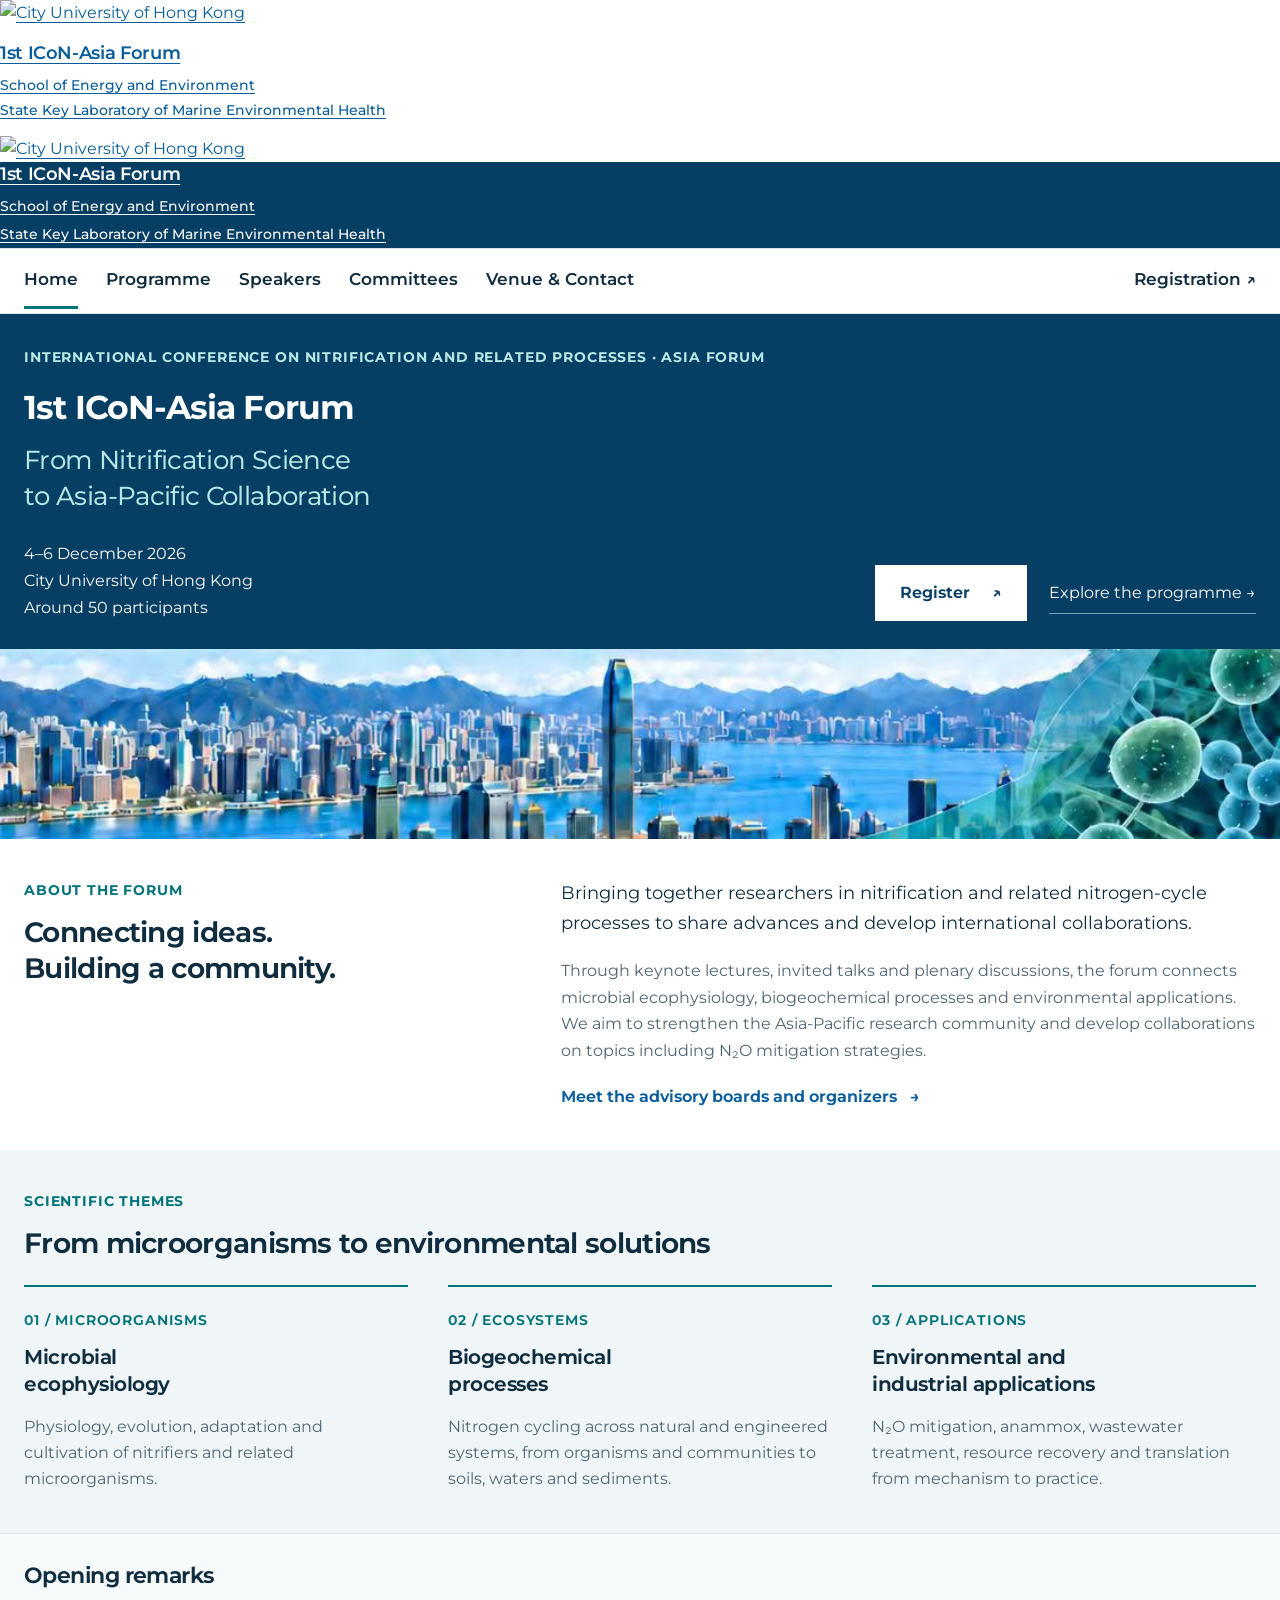
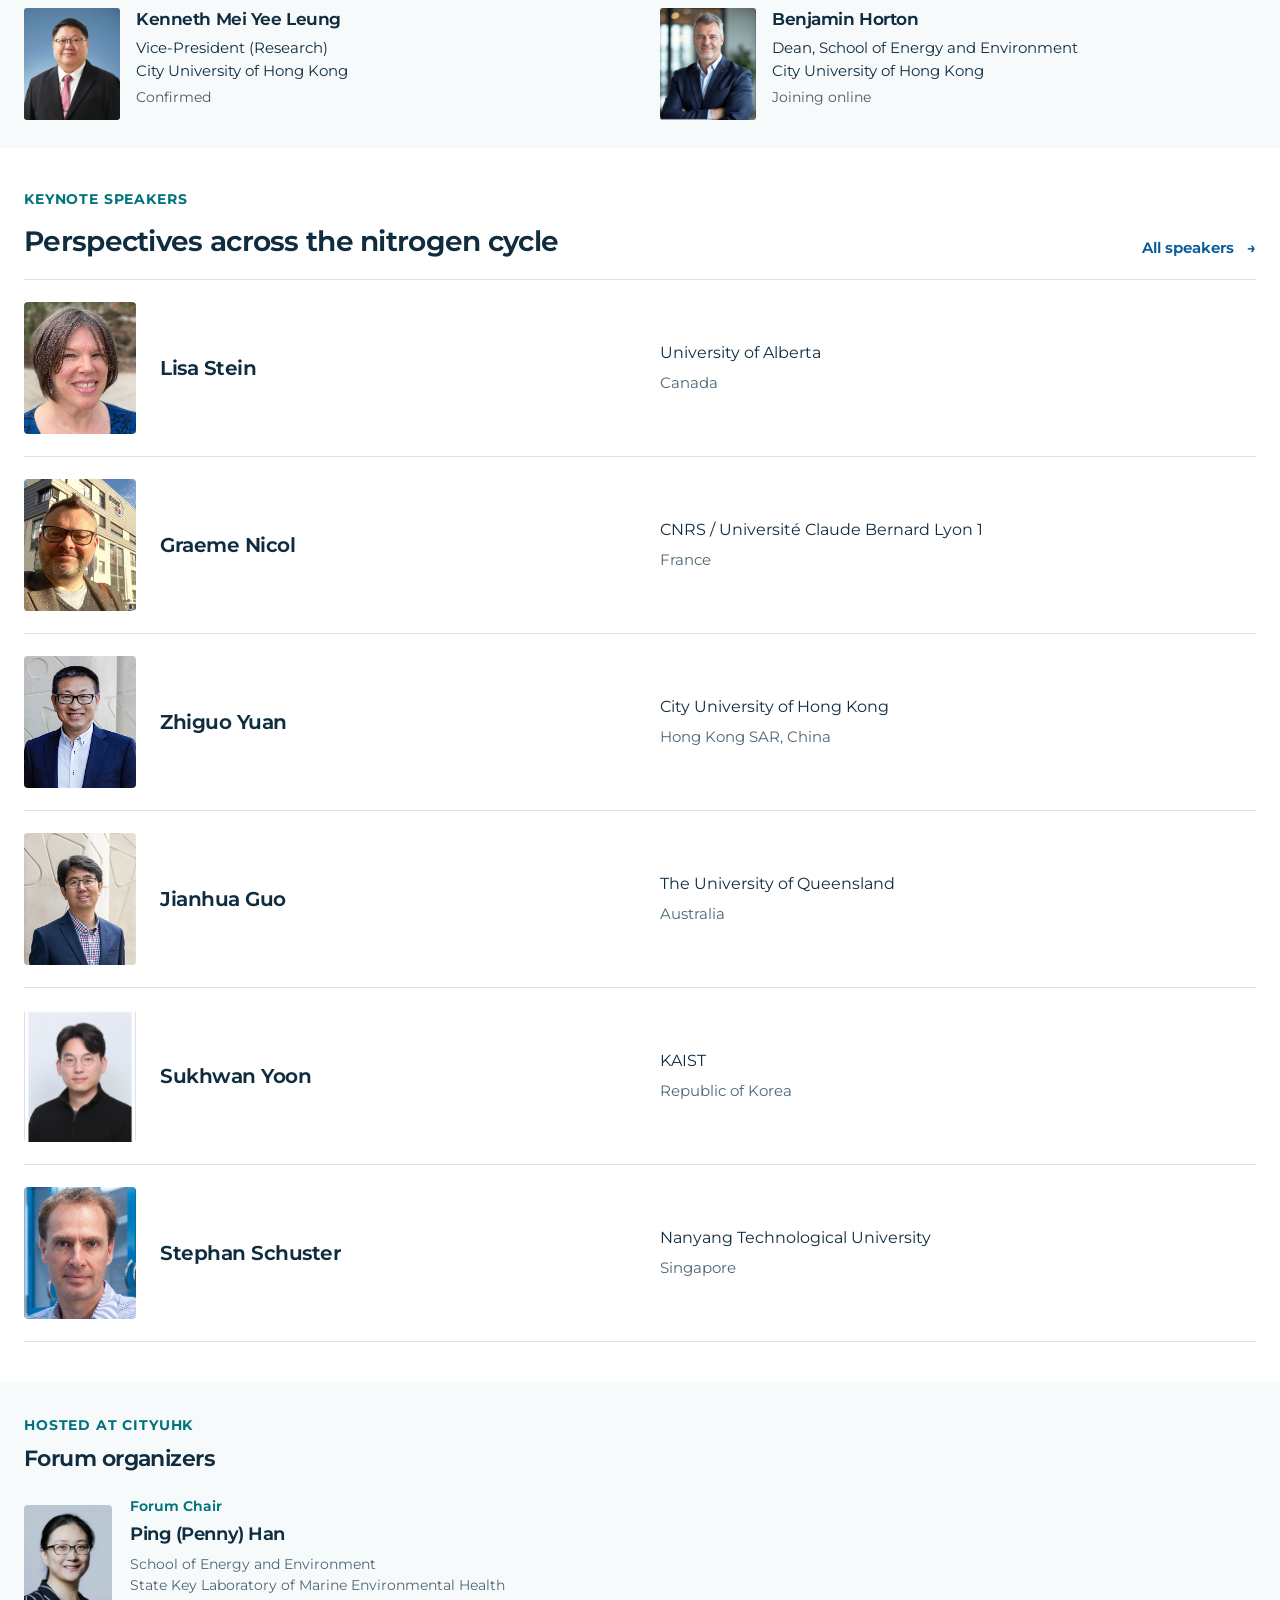
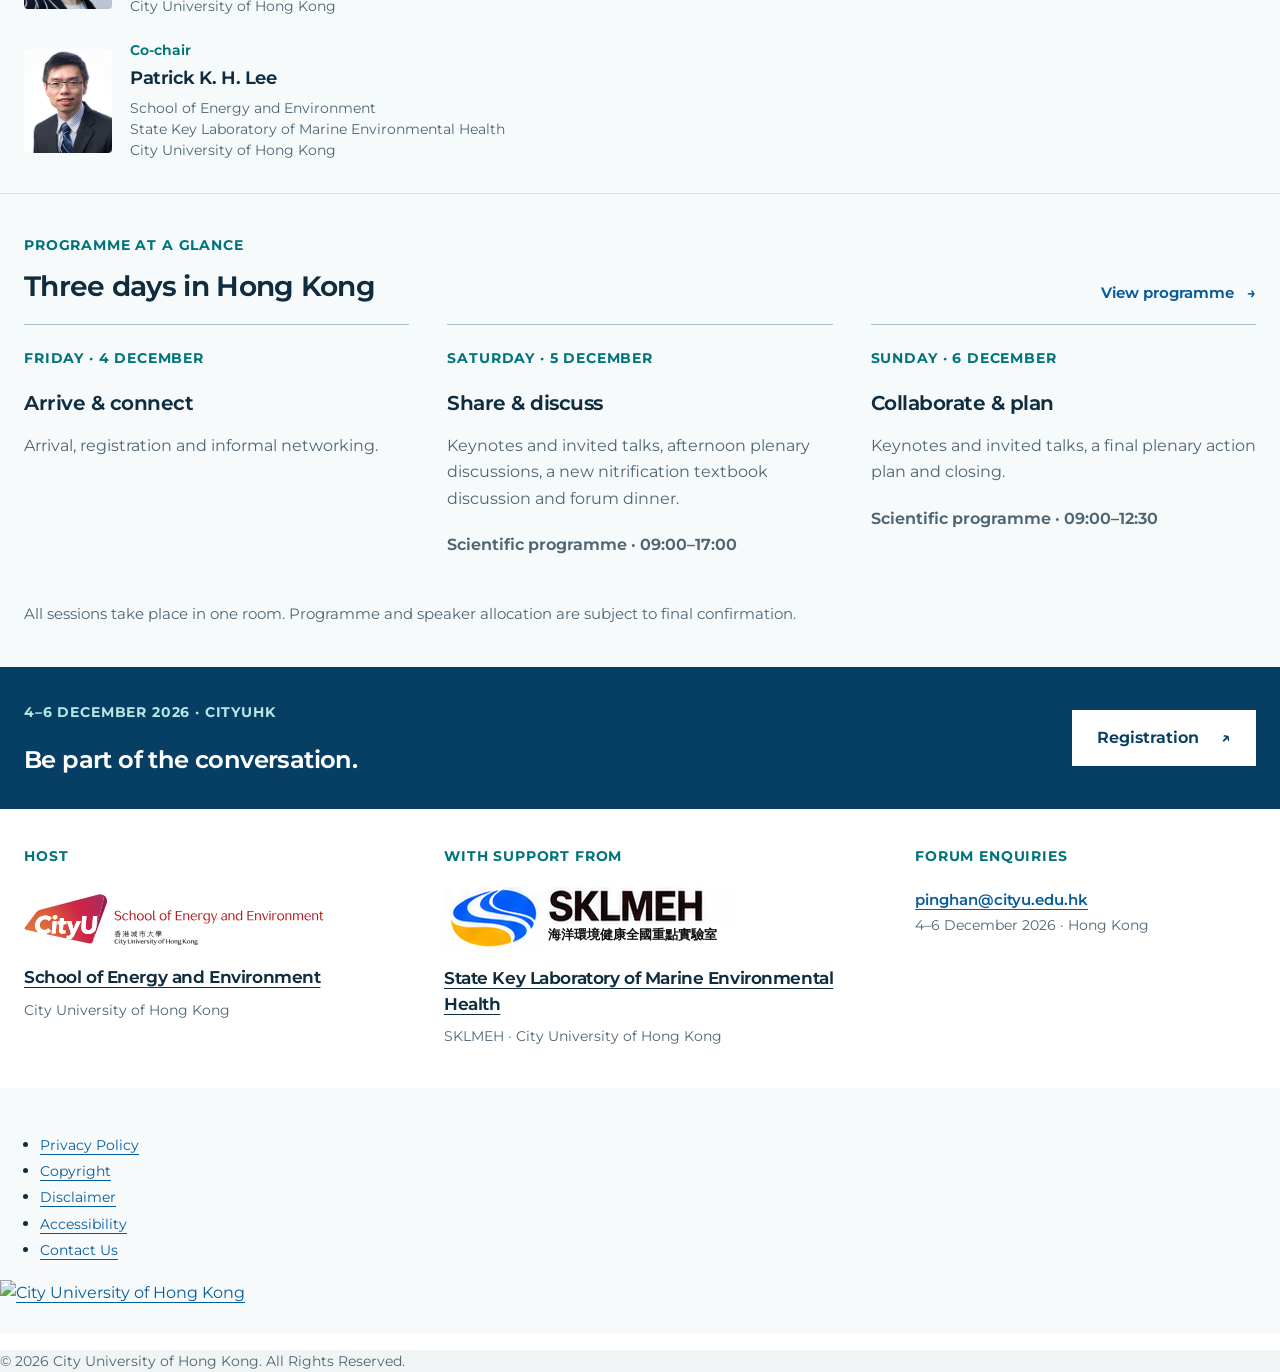
==== commit 28f2053c: "Add files via upload" ====
--- a/index.htm
+++ b/index.htm
@@ -21,7 +21,7 @@
 <link rel="stylesheet" href="https://template.cityu.edu.hk/template/v3/css/cityu.base.css">
 
 <!-- Place your custom CSS here -->
-<link rel="stylesheet" href="css/custom.css?v=20261119c">
+<link rel="stylesheet" href="css/custom.css?v=20261122-organizers">
 <title>1st ICoN-Asia Forum 2026 | CityUHK</title><meta name="description" content="Join the 1st ICoN-Asia Forum at CityUHK, 4–6 December 2026. Nitrification science, nitrogen-cycle research and Asia-Pacific collaboration."><meta name="author" content="School of Energy and Environment, City University of Hong Kong"><meta name="theme-color" content="#073f64"><meta property="og:title" content="1st ICoN-Asia Forum 2026 | CityUHK"><meta property="og:description" content="Join the 1st ICoN-Asia Forum at CityUHK, 4–6 December 2026. Nitrification science, nitrogen-cycle research and Asia-Pacific collaboration."><meta property="og:type" content="website"></head><body class="cityu-template-3 cityu-template-3-0 cityu-base-layout cityu-base-style cityu-theme-blue theme-color-blue forum-site"><a class="skip-link" href="#main-content">Skip to main content</a>
 <!-- Header -->
 <header class="cityu-header header-color-default">
@@ -80,12 +80,12 @@
 </div></div></nav>
 
 <div class="cityu"><main class="cityu-main" id="main-content" tabindex="-1"><div class="cityu-main-inner"><section class="forum-hero"><div class="forum-container hero-content"><p class="eyebrow">International Conference on Nitrification and Related Processes · Asia Forum</p><h1>1st ICoN-Asia Forum</h1><p class="hero-tagline">From Nitrification Science<br>to Asia-Pacific Collaboration</p><div class="hero-bottom"><p class="hero-details"><span>4–6 December 2026</span><span>City University of Hong Kong</span><span>Around 50 participants</span></p><div class="hero-actions"><a class="forum-button light" href="registration.htm">Register <span aria-hidden="true">↗</span></a><a class="hero-text-link" href="programme.htm">Explore the programme <span aria-hidden="true">→</span></a></div></div></div><div class="harbour-strip" role="img" aria-label="Hong Kong harbour skyline and microbial imagery from the forum poster"><img src="img/forum-banner-poster-v4.jpg" alt="" width="1122" height="1402" fetchpriority="high"></div></section>
-<section class="organizer-strip" aria-labelledby="organizers-title"><div class="forum-container organizer-layout"><div><p class="eyebrow">Hosted at CityUHK</p><h2 id="organizers-title">Forum organizers</h2></div><article class="organizer-card"><img class="person-portrait" src="img/people/ping-han.jpg" alt="Ping (Penny) Han" width="88" height="104" loading="lazy" decoding="async"><div><p class="organizer-role">Forum Chair</p><h3><a class="person-profile" href="https://www.cityu.edu.hk/en/see/people/prof-ping-han">Ping (Penny) Han</a></h3><p class="organizer-affiliation">School of Energy and Environment<br>State Key Laboratory of Marine Environmental Health<br>City University of Hong Kong</p></div></article><article class="organizer-card"><img class="person-portrait" src="img/people/patrick-lee.jpg" alt="Patrick K. H. Lee" width="88" height="104" loading="lazy" decoding="async"><div><p class="organizer-role">Co-chair</p><h3><a class="person-profile" href="https://www.cityu.edu.hk/en/see/people/prof-patrick-k-h-lee">Patrick K. H. Lee</a></h3><p class="organizer-affiliation">School of Energy and Environment<br>State Key Laboratory of Marine Environmental Health<br>City University of Hong Kong</p></div></article></div></section>
 <section class="forum-section"><div class="forum-container intro-grid"><div><p class="eyebrow">About the forum</p><h2>Connecting ideas.<br>Building a community.</h2></div><div class="intro-copy"><p class="lead-text">Bringing together researchers in nitrification and related nitrogen-cycle processes to share advances and develop international collaborations.</p><p>Through keynote lectures, invited talks and plenary discussions, the forum connects microbial ecophysiology, biogeochemical processes and environmental applications. We aim to strengthen the Asia-Pacific research community and develop collaborations on topics including N₂O mitigation strategies.</p><a class="text-link" href="committees.htm">Meet the advisory boards and organizers <span aria-hidden="true">→</span></a></div></div></section>
 <section class="forum-section theme-section"><div class="forum-container"><p class="eyebrow">Scientific themes</p><h2>From microorganisms to environmental solutions</h2><div class="theme-grid"><article><span class="theme-index">01 / Microorganisms</span><h3>Microbial<br> ecophysiology</h3><p>Physiology, evolution, adaptation and cultivation of nitrifiers and related microorganisms.</p></article><article><span class="theme-index">02 / Ecosystems</span><h3>Biogeochemical<br> processes</h3><p>Nitrogen cycling across natural and engineered systems, from organisms and communities to soils, waters and sediments.</p></article><article><span class="theme-index">03 / Applications</span><h3>Environmental and<br> industrial applications</h3><p>N₂O mitigation, anammox, wastewater treatment, resource recovery and translation from mechanism to practice.</p></article></div></div></section>
 <section class="forum-section opening-section" aria-labelledby="opening-remarks"><div class="forum-container"><h2 id="opening-remarks">Opening remarks</h2><div class="opening-speakers"><article class="opening-speaker"><img class="opening-portrait" src="img/people/kenneth-leung-portrait.png" alt="Kenneth Mei Yee Leung" width="96" height="112" loading="lazy" decoding="async"><div><h3><a class="person-profile" href="https://www.cityu.edu.hk/en/chem/people/academic-staff/myleung">Kenneth Mei Yee Leung</a></h3><p>Vice-President (Research)<br>City University of Hong Kong</p><p class="opening-mode">Confirmed</p></div></article><article class="opening-speaker"><img class="opening-portrait" src="img/people/benjamin-horton-portrait.jpg" alt="Benjamin Horton" width="96" height="112" loading="lazy" decoding="async"><div><h3><a class="person-profile" href="https://www.cityu.edu.hk/see/people/prof-benjamin-horton">Benjamin Horton</a></h3><p>Dean, School of Energy and Environment<br>City University of Hong Kong</p><p class="opening-mode">Joining online</p></div></article></div></div></section>
 <section class="forum-section"><div class="forum-container"><div class="section-title-row"><div><p class="eyebrow">Keynote speakers</p><h2>Perspectives across the nitrogen cycle</h2></div><a class="text-link" href="speakers.htm">All speakers <span aria-hidden="true">→</span></a></div><div class="speaker-list"><article class="speaker-row"><img class="person-portrait speaker-portrait" src="img/people/lisa-stein.jpg" alt="Lisa Stein" width="112" height="132" loading="lazy" decoding="async"><h3><a class="person-profile" href="https://apps.ualberta.ca/directory/person/stein1">Lisa Stein</a></h3><div><p>University of Alberta</p><span>Canada</span></div></article><article class="speaker-row"><img class="person-portrait speaker-portrait" src="img/people/graeme-nicol.jpg" alt="Graeme Nicol" width="112" height="132" loading="lazy" decoding="async"><h3><a class="person-profile" href="https://soilmicrobes.fr/team/">Graeme Nicol</a></h3><div><p>CNRS / Université Claude Bernard Lyon 1</p><span>France</span></div></article><article class="speaker-row"><img class="person-portrait speaker-portrait" src="img/people/zhiguo-yuan.jpg" alt="Zhiguo Yuan" width="112" height="132" loading="lazy" decoding="async"><h3><a class="person-profile" href="https://www.cityu.edu.hk/en/see/people/prof-zhiguo-yuan-am">Zhiguo Yuan</a></h3><div><p>City University of Hong Kong</p><span>Hong Kong SAR, China</span></div></article><article class="speaker-row"><img class="person-portrait speaker-portrait" src="img/people/jianhua-guo.jpg" alt="Jianhua Guo" width="112" height="132" loading="lazy" decoding="async"><h3><a class="person-profile" href="https://about.uq.edu.au/experts/3045">Jianhua Guo</a></h3><div><p>The University of Queensland</p><span>Australia</span></div></article><article class="speaker-row"><img class="person-portrait speaker-portrait" src="img/people/sukhwan-yoon.jpg" alt="Sukhwan Yoon" width="112" height="132" loading="lazy" decoding="async"><h3><a class="person-profile" href="https://cee.kaist.ac.kr/boards/view/people_en/58/sc_category/1">Sukhwan Yoon</a></h3><div><p>KAIST</p><span>Republic of Korea</span></div></article><article class="speaker-row"><img class="person-portrait speaker-portrait" src="img/people/stephan-schuster.png" alt="Stephan Schuster" width="112" height="132" loading="lazy" decoding="async"><h3><a class="person-profile" href="https://www.ntu.edu.sg/sbs/Research/lab-pages/stephan-schuster-lab">Stephan Schuster</a></h3><div><p>Nanyang Technological University</p><span>Singapore</span></div></article></div></div></section>
 
+<section class="organizer-strip" aria-labelledby="organizers-title"><div class="forum-container organizer-layout"><div><p class="eyebrow">Hosted at CityUHK</p><h2 id="organizers-title">Forum organizers</h2></div><article class="organizer-card"><img class="person-portrait" src="img/people/ping-han.jpg" alt="Ping (Penny) Han" width="88" height="104" loading="lazy" decoding="async"><div><p class="organizer-role">Forum Chair</p><h3><a class="person-profile" href="https://scholars.cityu.edu.hk/en/persons/pinghan/">Ping (Penny) Han</a></h3><p class="organizer-affiliation">School of Energy and Environment<br>State Key Laboratory of Marine Environmental Health<br>City University of Hong Kong</p></div></article><article class="organizer-card"><img class="person-portrait" src="img/people/patrick-lee.jpg" alt="Patrick K. H. Lee" width="88" height="104" loading="lazy" decoding="async"><div><p class="organizer-role">Co-chair</p><h3><a class="person-profile" href="https://scholars.cityu.edu.hk/en/persons/kwanhlee/">Patrick K. H. Lee</a></h3><p class="organizer-affiliation">School of Energy and Environment<br>State Key Laboratory of Marine Environmental Health<br>City University of Hong Kong</p></div></article></div></section>
 <section class="forum-section programme-summary"><div class="forum-container"><div class="section-title-row"><div><p class="eyebrow">Programme at a glance</p><h2>Three days in Hong Kong</h2></div><a class="text-link" href="programme.htm">View programme <span aria-hidden="true">→</span></a></div><div class="days-grid"><article><p class="day-label">Friday · 4 December</p><h3>Arrive &amp; connect</h3><p>Arrival, registration and informal networking.</p></article><article><p class="day-label">Saturday · 5 December</p><h3>Share &amp; discuss</h3><p>Keynotes and invited talks, afternoon plenary discussions, a new nitrification textbook discussion and forum dinner.</p><p class="time-note">Scientific programme · 09:00–17:00</p></article><article><p class="day-label">Sunday · 6 December</p><h3>Collaborate &amp; plan</h3><p>Keynotes and invited talks, a final plenary action plan and closing.</p><p class="time-note">Scientific programme · 09:00–12:30</p></article></div><p class="subtle-note">All sessions take place in one room. Programme and speaker allocation are subject to final confirmation.</p></div></section><section class="join-band"><div class="forum-container join-inner"><div><p class="eyebrow">4–6 December 2026 · CityUHK</p><h2>Be part of the conversation.</h2></div><a class="forum-button light" href="registration.htm">Registration <span aria-hidden="true">↗</span></a></div></section></div></main></div>
 <footer class="cityu-footer footer-color-default forum-footer"><div class="forum-container forum-footer-top"><div><p class="eyebrow">Host</p><a class="footer-partner-logo" href="https://www.cityu.edu.hk/see/home.aspx"><img src="img/logos/see-logo.svg" alt="School of Energy and Environment, City University of Hong Kong" width="300" height="60" loading="lazy" decoding="async"></a><h2><a href="https://www.cityu.edu.hk/see/home.aspx">School of Energy and Environment</a></h2><p>City University of Hong Kong</p></div><div><p class="eyebrow">With support from</p><a class="footer-partner-logo footer-lab-logo" href="https://www.cityu.edu.hk/sklmeh/" aria-label="State Key Laboratory of Marine Environmental Health"><span class="poster-lab-logo" role="img" aria-label="SKLMEH · 海洋環境健康全國重點實驗室"><img src="downloads/icon-asia-forum-poster.png" alt="" width="1122" height="1402" loading="lazy" decoding="async" aria-hidden="true"><span class="lab-name-zh" lang="zh-Hant">海洋環境健康全國重點實驗室</span></span></a><h2><a href="https://www.cityu.edu.hk/sklmeh/">State Key Laboratory of Marine Environmental Health</a></h2><p>SKLMEH · City University of Hong Kong</p></div><div class="footer-contact"><p class="eyebrow">Forum enquiries</p><a href="mailto:pinghan@cityu.edu.hk">pinghan@cityu.edu.hk</a><p>4–6 December 2026 · Hong Kong</p></div></div><div class="cityu-footer-main"><div class="cityu-footer-main-inner container-xxl">
 <!-- Footer Links -->
--- a/css/custom.css
+++ b/css/custom.css
@@ -103,7 +103,7 @@
 body.forum-site .speaker-portrait{width:112px;height:132px}
 body.forum-site .speaker-row{grid-template-columns:112px 1fr 1.25fr;gap:24px;padding:22px 0}
 body.forum-site .organizer-strip{padding:32px 0;border-bottom:1px solid var(--forum-line);background:#f7fafb}
-body.forum-site .organizer-layout{display:grid;grid-template-columns:.75fr 1.2fr 1.2fr;gap:30px;align-items:center}
+body.forum-site .organizer-layout{display:grid;grid-template-columns:minmax(0,1fr);gap:24px;align-items:start}
 body.forum-site .organizer-layout .eyebrow{margin-bottom:8px!important}
 body.forum-site .organizer-layout h2{font-size:1.375rem;margin:0}
 body.forum-site .organizer-card{display:flex;align-items:center;gap:18px;min-width:0}
@@ -111,7 +111,7 @@
 body.forum-site .organizer-card h3{font-size:1.125rem;margin:0 0 7px;line-height:1.4}
 body.forum-site .organizer-role{font-size:.875rem;font-weight:650;color:var(--forum-teal);margin:0 0 5px;line-height:1.4}
 body.forum-site .organizer-affiliation{font-size:.875rem;color:var(--forum-muted);line-height:1.5;margin:0}
-@media(max-width:1100px){body.forum-site .organizer-layout{grid-template-columns:1fr 1fr;gap:22px 30px}body.forum-site .organizer-layout>div:first-child{grid-column:1/-1}}
+@media(max-width:1100px){body.forum-site .organizer-layout{grid-template-columns:minmax(0,1fr);gap:22px}body.forum-site .organizer-layout>div:first-child{grid-column:1/-1}}
 @media(max-width:800px){
  body.forum-site .speaker-row{grid-template-columns:96px 1fr;gap:5px 18px;align-items:start}
  body.forum-site .speaker-portrait{width:96px;height:112px;grid-column:1;grid-row:1/3}
@@ -207,3 +207,17 @@
 @media(max-width:800px){body.forum-site #opening-remarks{scroll-margin-top:280px}}
 
 @media(max-width:800px){body.forum-site .opening-portrait{flex-basis:80px;width:80px;height:96px}}
+
+/* Concise, linked advisory-board profiles. */
+body.forum-site .board-grid{gap:48px;margin-top:28px}
+body.forum-site .board-grid>section{min-width:0}
+body.forum-site .board-grid h2{scroll-margin-top:130px}
+body.forum-site .advisory-list li{padding:18px 0}
+body.forum-site .advisory-list h3{font-size:1.125rem;line-height:1.4;margin:0 0 7px}
+body.forum-site .board-profile{color:var(--forum-navy);text-decoration:underline;text-decoration-thickness:1px;text-underline-offset:3px}
+body.forum-site .board-profile:hover,body.forum-site .board-profile:focus-visible{color:var(--forum-teal)}
+body.forum-site .advisory-list p{font-size:.9375rem;line-height:1.5;margin:0}
+body.forum-site .advisory-list .board-position{font-weight:550;color:var(--forum-ink);margin-bottom:5px}
+body.forum-site .board-affiliation,body.forum-site .board-country{color:var(--forum-muted)}
+body.forum-site .advisory-list .board-country{margin-top:3px}
+@media(max-width:800px){body.forum-site .board-grid{gap:30px;margin-top:24px}body.forum-site .advisory-list li{padding:16px 0}body.forum-site .board-grid h2{scroll-margin-top:280px}}
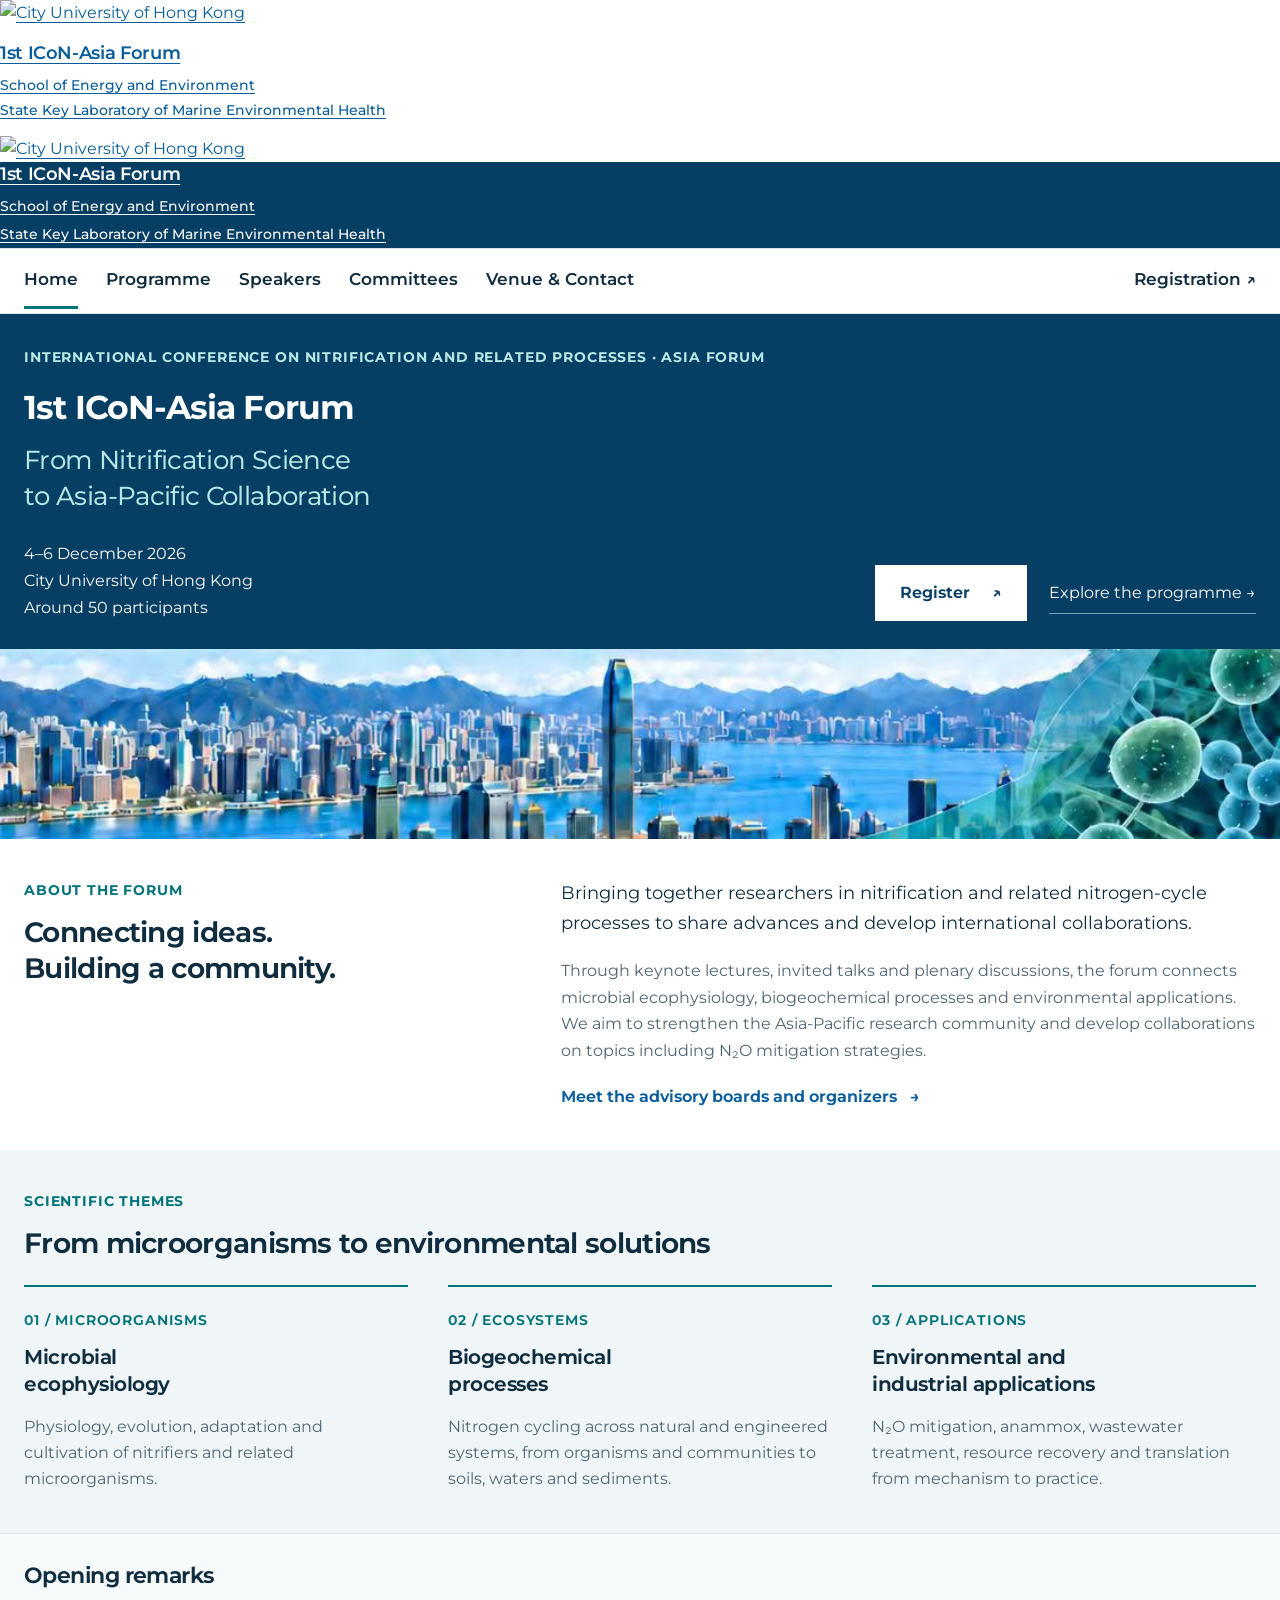
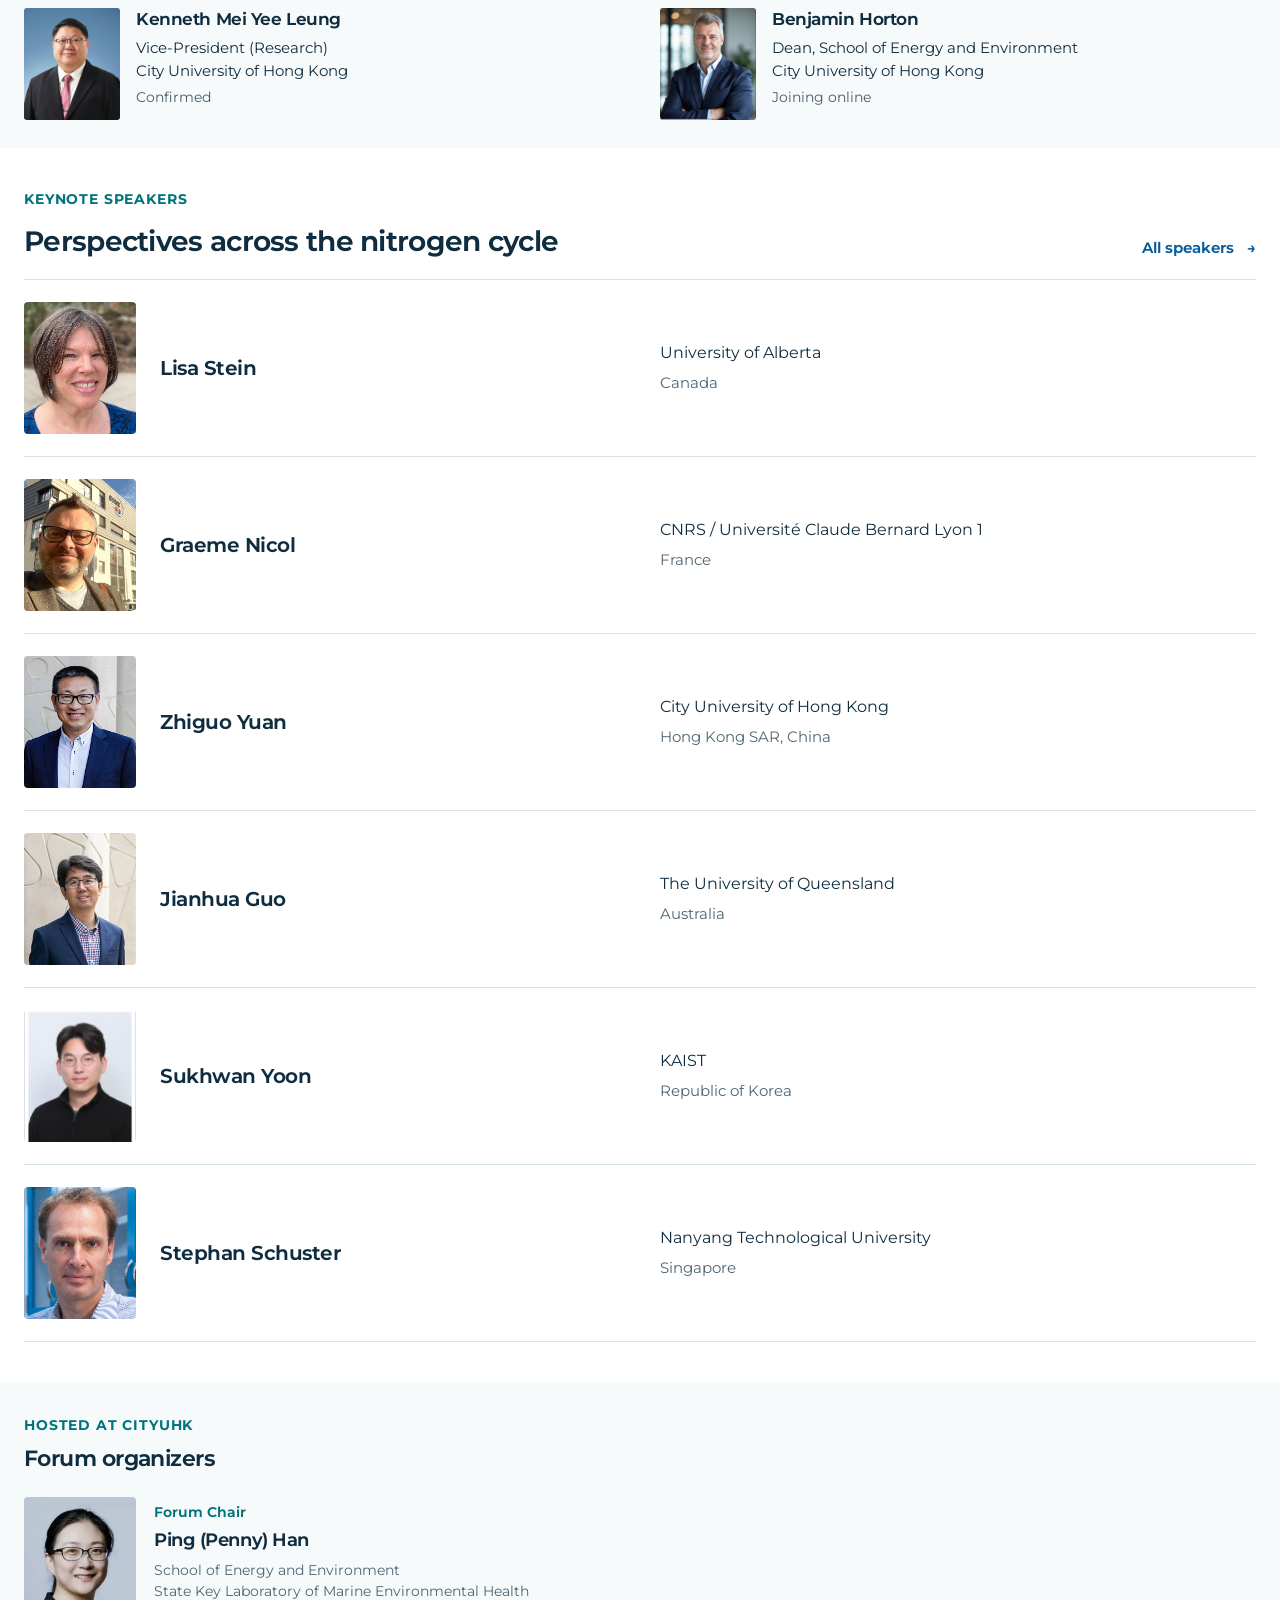
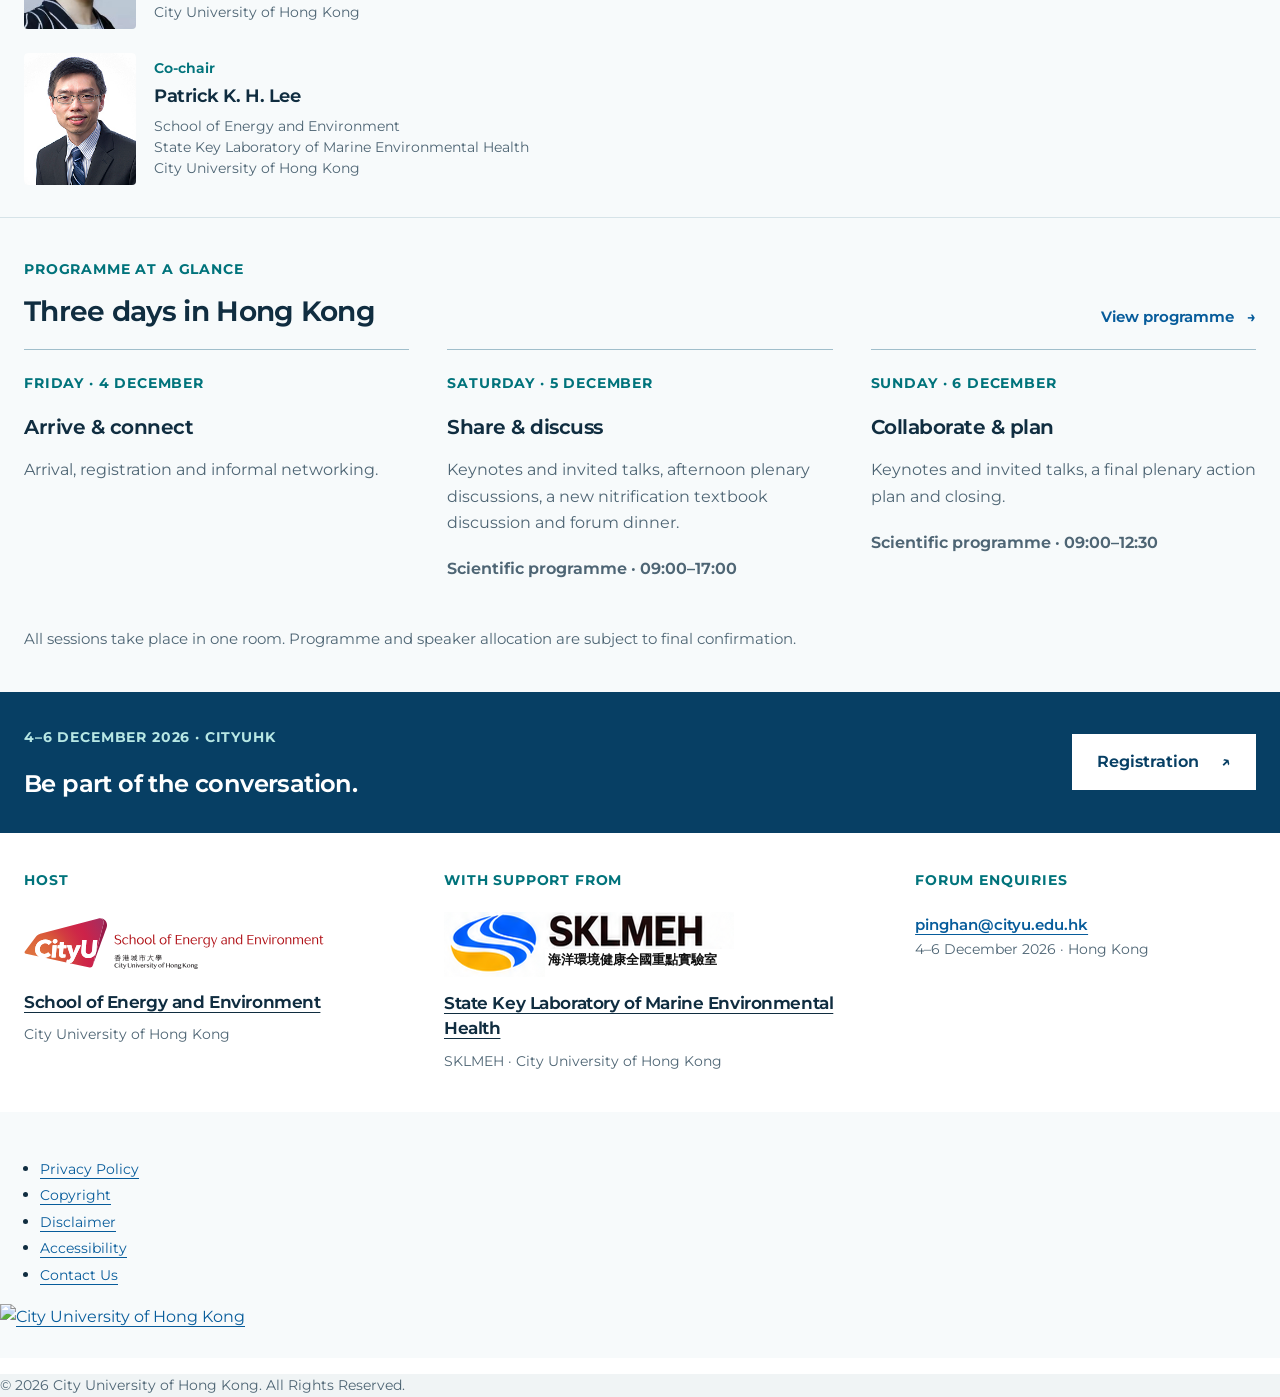
==== commit 14ea5ecc: "Add files via upload" ====
--- a/index.htm
+++ b/index.htm
@@ -21,7 +21,7 @@
 <link rel="stylesheet" href="https://template.cityu.edu.hk/template/v3/css/cityu.base.css">
 
 <!-- Place your custom CSS here -->
-<link rel="stylesheet" href="css/custom.css?v=20261122-organizers">
+<link rel="stylesheet" href="css/custom.css?v=20261122-chair-portraits">
 <title>1st ICoN-Asia Forum 2026 | CityUHK</title><meta name="description" content="Join the 1st ICoN-Asia Forum at CityUHK, 4–6 December 2026. Nitrification science, nitrogen-cycle research and Asia-Pacific collaboration."><meta name="author" content="School of Energy and Environment, City University of Hong Kong"><meta name="theme-color" content="#073f64"><meta property="og:title" content="1st ICoN-Asia Forum 2026 | CityUHK"><meta property="og:description" content="Join the 1st ICoN-Asia Forum at CityUHK, 4–6 December 2026. Nitrification science, nitrogen-cycle research and Asia-Pacific collaboration."><meta property="og:type" content="website"></head><body class="cityu-template-3 cityu-template-3-0 cityu-base-layout cityu-base-style cityu-theme-blue theme-color-blue forum-site"><a class="skip-link" href="#main-content">Skip to main content</a>
 <!-- Header -->
 <header class="cityu-header header-color-default">
@@ -85,7 +85,7 @@
 <section class="forum-section opening-section" aria-labelledby="opening-remarks"><div class="forum-container"><h2 id="opening-remarks">Opening remarks</h2><div class="opening-speakers"><article class="opening-speaker"><img class="opening-portrait" src="img/people/kenneth-leung-portrait.png" alt="Kenneth Mei Yee Leung" width="96" height="112" loading="lazy" decoding="async"><div><h3><a class="person-profile" href="https://www.cityu.edu.hk/en/chem/people/academic-staff/myleung">Kenneth Mei Yee Leung</a></h3><p>Vice-President (Research)<br>City University of Hong Kong</p><p class="opening-mode">Confirmed</p></div></article><article class="opening-speaker"><img class="opening-portrait" src="img/people/benjamin-horton-portrait.jpg" alt="Benjamin Horton" width="96" height="112" loading="lazy" decoding="async"><div><h3><a class="person-profile" href="https://www.cityu.edu.hk/see/people/prof-benjamin-horton">Benjamin Horton</a></h3><p>Dean, School of Energy and Environment<br>City University of Hong Kong</p><p class="opening-mode">Joining online</p></div></article></div></div></section>
 <section class="forum-section"><div class="forum-container"><div class="section-title-row"><div><p class="eyebrow">Keynote speakers</p><h2>Perspectives across the nitrogen cycle</h2></div><a class="text-link" href="speakers.htm">All speakers <span aria-hidden="true">→</span></a></div><div class="speaker-list"><article class="speaker-row"><img class="person-portrait speaker-portrait" src="img/people/lisa-stein.jpg" alt="Lisa Stein" width="112" height="132" loading="lazy" decoding="async"><h3><a class="person-profile" href="https://apps.ualberta.ca/directory/person/stein1">Lisa Stein</a></h3><div><p>University of Alberta</p><span>Canada</span></div></article><article class="speaker-row"><img class="person-portrait speaker-portrait" src="img/people/graeme-nicol.jpg" alt="Graeme Nicol" width="112" height="132" loading="lazy" decoding="async"><h3><a class="person-profile" href="https://soilmicrobes.fr/team/">Graeme Nicol</a></h3><div><p>CNRS / Université Claude Bernard Lyon 1</p><span>France</span></div></article><article class="speaker-row"><img class="person-portrait speaker-portrait" src="img/people/zhiguo-yuan.jpg" alt="Zhiguo Yuan" width="112" height="132" loading="lazy" decoding="async"><h3><a class="person-profile" href="https://www.cityu.edu.hk/en/see/people/prof-zhiguo-yuan-am">Zhiguo Yuan</a></h3><div><p>City University of Hong Kong</p><span>Hong Kong SAR, China</span></div></article><article class="speaker-row"><img class="person-portrait speaker-portrait" src="img/people/jianhua-guo.jpg" alt="Jianhua Guo" width="112" height="132" loading="lazy" decoding="async"><h3><a class="person-profile" href="https://about.uq.edu.au/experts/3045">Jianhua Guo</a></h3><div><p>The University of Queensland</p><span>Australia</span></div></article><article class="speaker-row"><img class="person-portrait speaker-portrait" src="img/people/sukhwan-yoon.jpg" alt="Sukhwan Yoon" width="112" height="132" loading="lazy" decoding="async"><h3><a class="person-profile" href="https://cee.kaist.ac.kr/boards/view/people_en/58/sc_category/1">Sukhwan Yoon</a></h3><div><p>KAIST</p><span>Republic of Korea</span></div></article><article class="speaker-row"><img class="person-portrait speaker-portrait" src="img/people/stephan-schuster.png" alt="Stephan Schuster" width="112" height="132" loading="lazy" decoding="async"><h3><a class="person-profile" href="https://www.ntu.edu.sg/sbs/Research/lab-pages/stephan-schuster-lab">Stephan Schuster</a></h3><div><p>Nanyang Technological University</p><span>Singapore</span></div></article></div></div></section>
 
-<section class="organizer-strip" aria-labelledby="organizers-title"><div class="forum-container organizer-layout"><div><p class="eyebrow">Hosted at CityUHK</p><h2 id="organizers-title">Forum organizers</h2></div><article class="organizer-card"><img class="person-portrait" src="img/people/ping-han.jpg" alt="Ping (Penny) Han" width="88" height="104" loading="lazy" decoding="async"><div><p class="organizer-role">Forum Chair</p><h3><a class="person-profile" href="https://scholars.cityu.edu.hk/en/persons/pinghan/">Ping (Penny) Han</a></h3><p class="organizer-affiliation">School of Energy and Environment<br>State Key Laboratory of Marine Environmental Health<br>City University of Hong Kong</p></div></article><article class="organizer-card"><img class="person-portrait" src="img/people/patrick-lee.jpg" alt="Patrick K. H. Lee" width="88" height="104" loading="lazy" decoding="async"><div><p class="organizer-role">Co-chair</p><h3><a class="person-profile" href="https://scholars.cityu.edu.hk/en/persons/kwanhlee/">Patrick K. H. Lee</a></h3><p class="organizer-affiliation">School of Energy and Environment<br>State Key Laboratory of Marine Environmental Health<br>City University of Hong Kong</p></div></article></div></section>
+<section class="organizer-strip" aria-labelledby="organizers-title"><div class="forum-container organizer-layout"><div><p class="eyebrow">Hosted at CityUHK</p><h2 id="organizers-title">Forum organizers</h2></div><article class="organizer-card"><img class="person-portrait" src="img/people/ping-han.jpg" alt="Ping (Penny) Han" width="112" height="132" loading="lazy" decoding="async"><div><p class="organizer-role">Forum Chair</p><h3><a class="person-profile" href="https://scholars.cityu.edu.hk/en/persons/pinghan/">Ping (Penny) Han</a></h3><p class="organizer-affiliation">School of Energy and Environment<br>State Key Laboratory of Marine Environmental Health<br>City University of Hong Kong</p></div></article><article class="organizer-card"><img class="person-portrait" src="img/people/patrick-lee.jpg" alt="Patrick K. H. Lee" width="112" height="132" loading="lazy" decoding="async"><div><p class="organizer-role">Co-chair</p><h3><a class="person-profile" href="https://scholars.cityu.edu.hk/en/persons/kwanhlee/">Patrick K. H. Lee</a></h3><p class="organizer-affiliation">School of Energy and Environment<br>State Key Laboratory of Marine Environmental Health<br>City University of Hong Kong</p></div></article></div></section>
 <section class="forum-section programme-summary"><div class="forum-container"><div class="section-title-row"><div><p class="eyebrow">Programme at a glance</p><h2>Three days in Hong Kong</h2></div><a class="text-link" href="programme.htm">View programme <span aria-hidden="true">→</span></a></div><div class="days-grid"><article><p class="day-label">Friday · 4 December</p><h3>Arrive &amp; connect</h3><p>Arrival, registration and informal networking.</p></article><article><p class="day-label">Saturday · 5 December</p><h3>Share &amp; discuss</h3><p>Keynotes and invited talks, afternoon plenary discussions, a new nitrification textbook discussion and forum dinner.</p><p class="time-note">Scientific programme · 09:00–17:00</p></article><article><p class="day-label">Sunday · 6 December</p><h3>Collaborate &amp; plan</h3><p>Keynotes and invited talks, a final plenary action plan and closing.</p><p class="time-note">Scientific programme · 09:00–12:30</p></article></div><p class="subtle-note">All sessions take place in one room. Programme and speaker allocation are subject to final confirmation.</p></div></section><section class="join-band"><div class="forum-container join-inner"><div><p class="eyebrow">4–6 December 2026 · CityUHK</p><h2>Be part of the conversation.</h2></div><a class="forum-button light" href="registration.htm">Registration <span aria-hidden="true">↗</span></a></div></section></div></main></div>
 <footer class="cityu-footer footer-color-default forum-footer"><div class="forum-container forum-footer-top"><div><p class="eyebrow">Host</p><a class="footer-partner-logo" href="https://www.cityu.edu.hk/see/home.aspx"><img src="img/logos/see-logo.svg" alt="School of Energy and Environment, City University of Hong Kong" width="300" height="60" loading="lazy" decoding="async"></a><h2><a href="https://www.cityu.edu.hk/see/home.aspx">School of Energy and Environment</a></h2><p>City University of Hong Kong</p></div><div><p class="eyebrow">With support from</p><a class="footer-partner-logo footer-lab-logo" href="https://www.cityu.edu.hk/sklmeh/" aria-label="State Key Laboratory of Marine Environmental Health"><span class="poster-lab-logo" role="img" aria-label="SKLMEH · 海洋環境健康全國重點實驗室"><img src="downloads/icon-asia-forum-poster.png" alt="" width="1122" height="1402" loading="lazy" decoding="async" aria-hidden="true"><span class="lab-name-zh" lang="zh-Hant">海洋環境健康全國重點實驗室</span></span></a><h2><a href="https://www.cityu.edu.hk/sklmeh/">State Key Laboratory of Marine Environmental Health</a></h2><p>SKLMEH · City University of Hong Kong</p></div><div class="footer-contact"><p class="eyebrow">Forum enquiries</p><a href="mailto:pinghan@cityu.edu.hk">pinghan@cityu.edu.hk</a><p>4–6 December 2026 · Hong Kong</p></div></div><div class="cityu-footer-main"><div class="cityu-footer-main-inner container-xxl">
 <!-- Footer Links -->
--- a/css/custom.css
+++ b/css/custom.css
@@ -107,7 +107,7 @@
 body.forum-site .organizer-layout .eyebrow{margin-bottom:8px!important}
 body.forum-site .organizer-layout h2{font-size:1.375rem;margin:0}
 body.forum-site .organizer-card{display:flex;align-items:center;gap:18px;min-width:0}
-body.forum-site .organizer-card .person-portrait{width:88px;height:104px;flex:0 0 88px}
+body.forum-site .organizer-card .person-portrait{width:112px;height:132px;flex:0 0 112px}
 body.forum-site .organizer-card h3{font-size:1.125rem;margin:0 0 7px;line-height:1.4}
 body.forum-site .organizer-role{font-size:.875rem;font-weight:650;color:var(--forum-teal);margin:0 0 5px;line-height:1.4}
 body.forum-site .organizer-affiliation{font-size:.875rem;color:var(--forum-muted);line-height:1.5;margin:0}
@@ -115,13 +115,13 @@
 @media(max-width:800px){
  body.forum-site .speaker-row{grid-template-columns:96px 1fr;gap:5px 18px;align-items:start}
  body.forum-site .speaker-portrait{width:96px;height:112px;grid-column:1;grid-row:1/3}
+ body.forum-site .organizer-card .person-portrait{width:96px;height:112px;flex-basis:96px}
  body.forum-site .speaker-row h2,body.forum-site .speaker-row h3{grid-column:2;margin-top:2px}
  body.forum-site .speaker-row>div:last-child{grid-column:2}
 }
 @media(max-width:620px){
  body.forum-site .organizer-layout{grid-template-columns:1fr;gap:22px}
  body.forum-site .organizer-strip{padding:26px 0}
- body.forum-site .organizer-card .person-portrait{width:80px;height:96px;flex-basis:80px}
 }
 
 /* Linked laboratory affiliation and closer section spacing. */
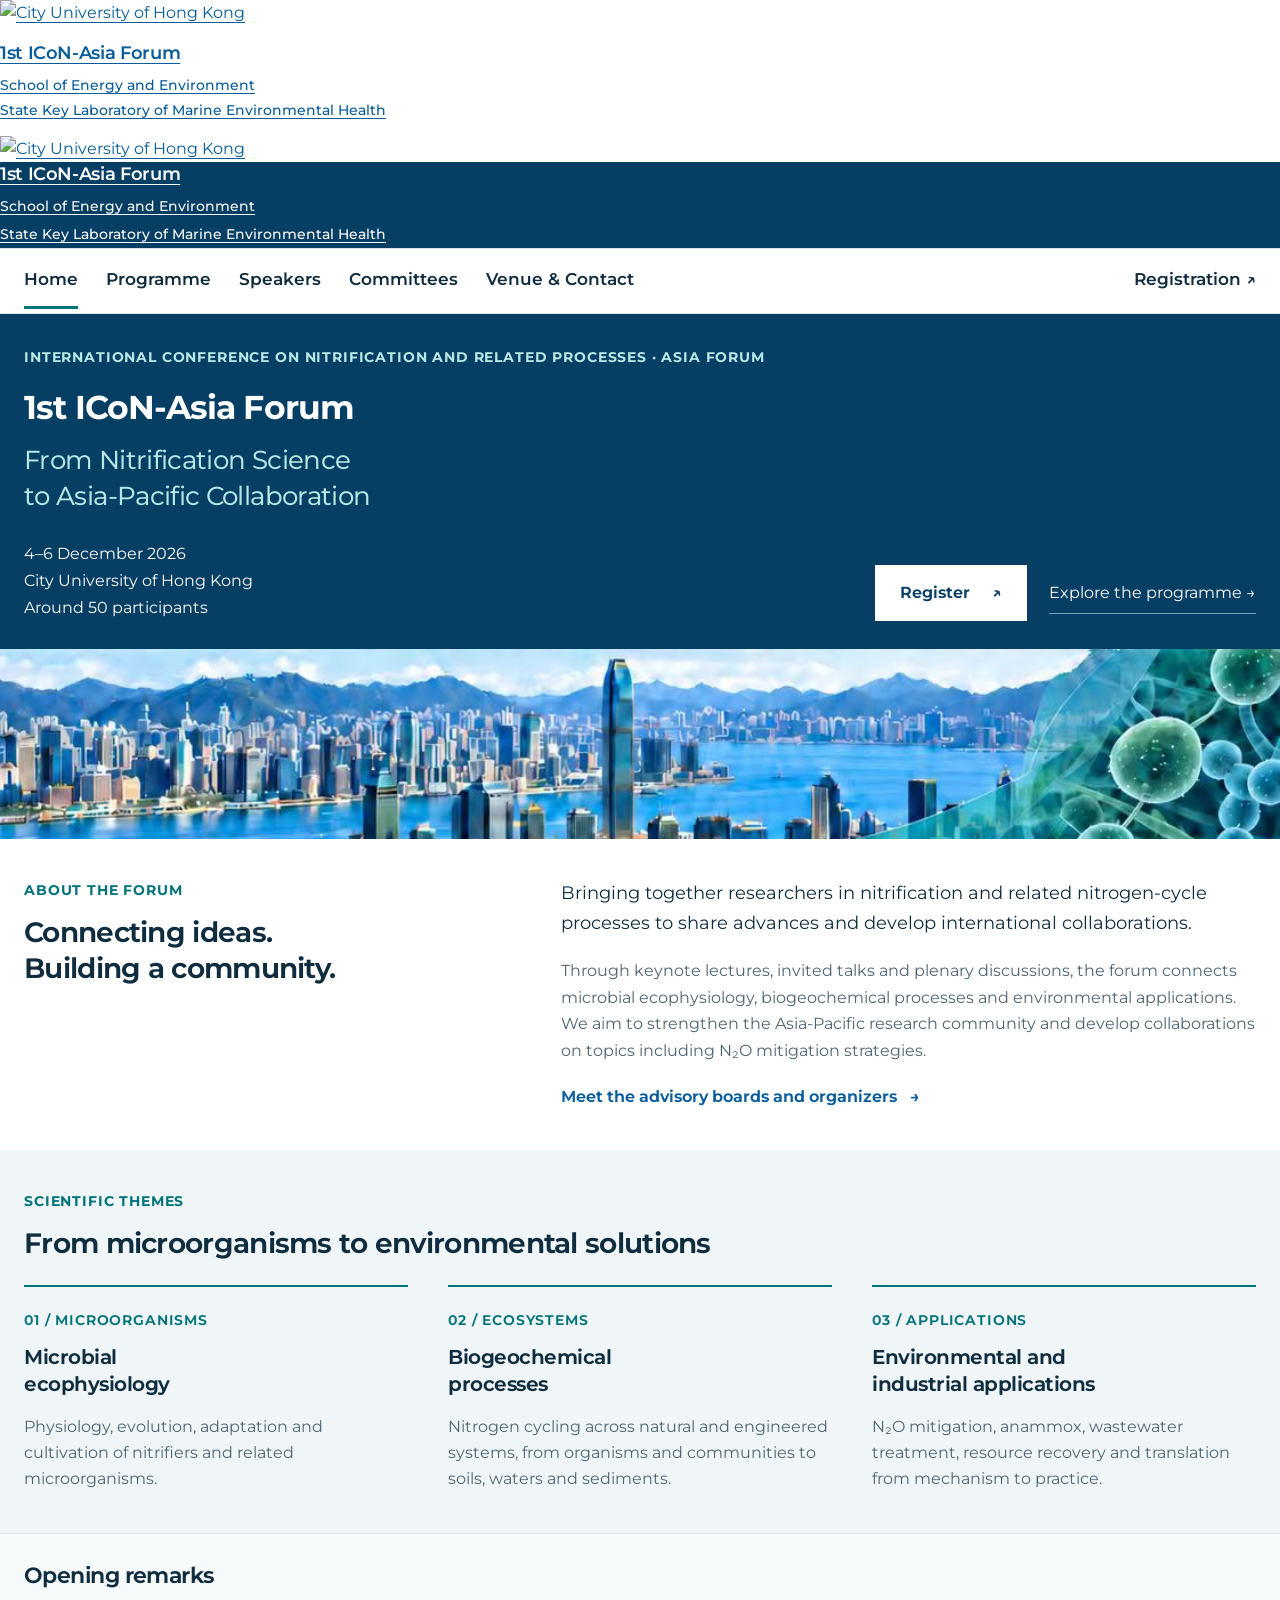
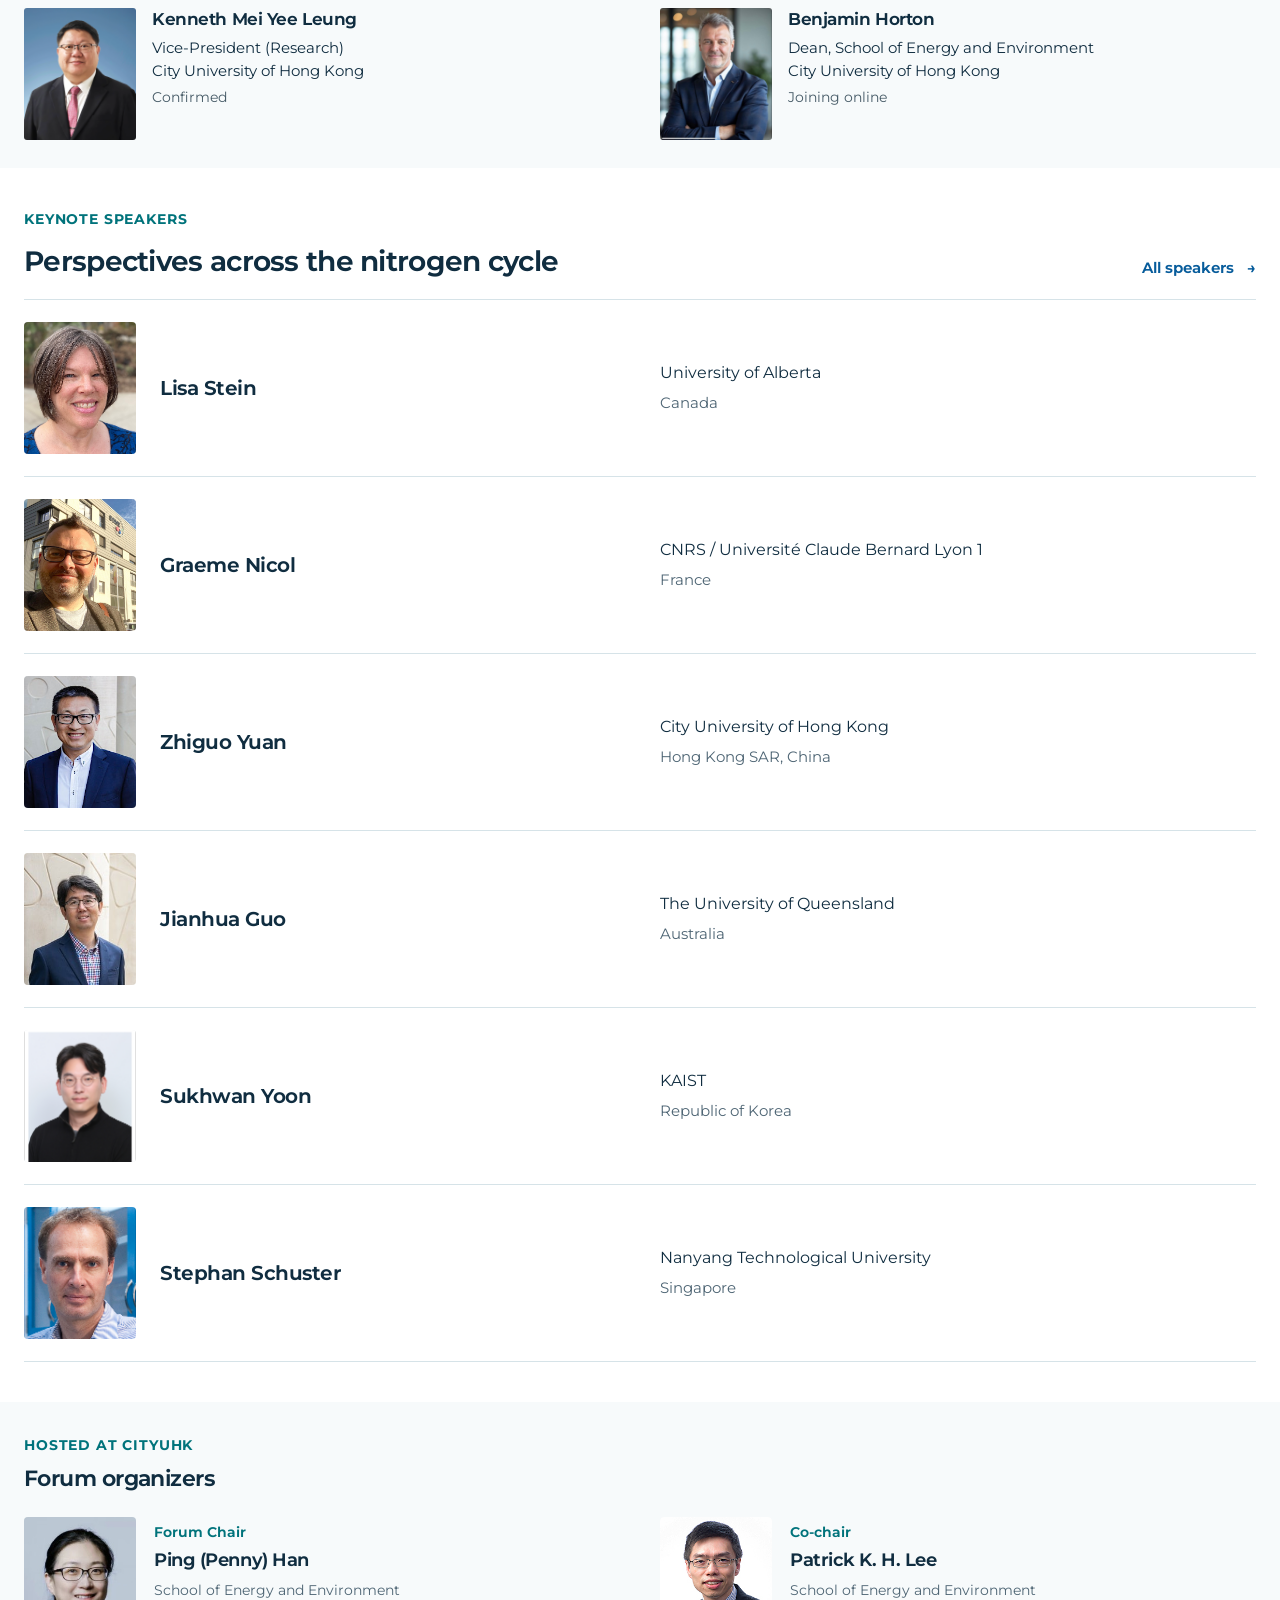
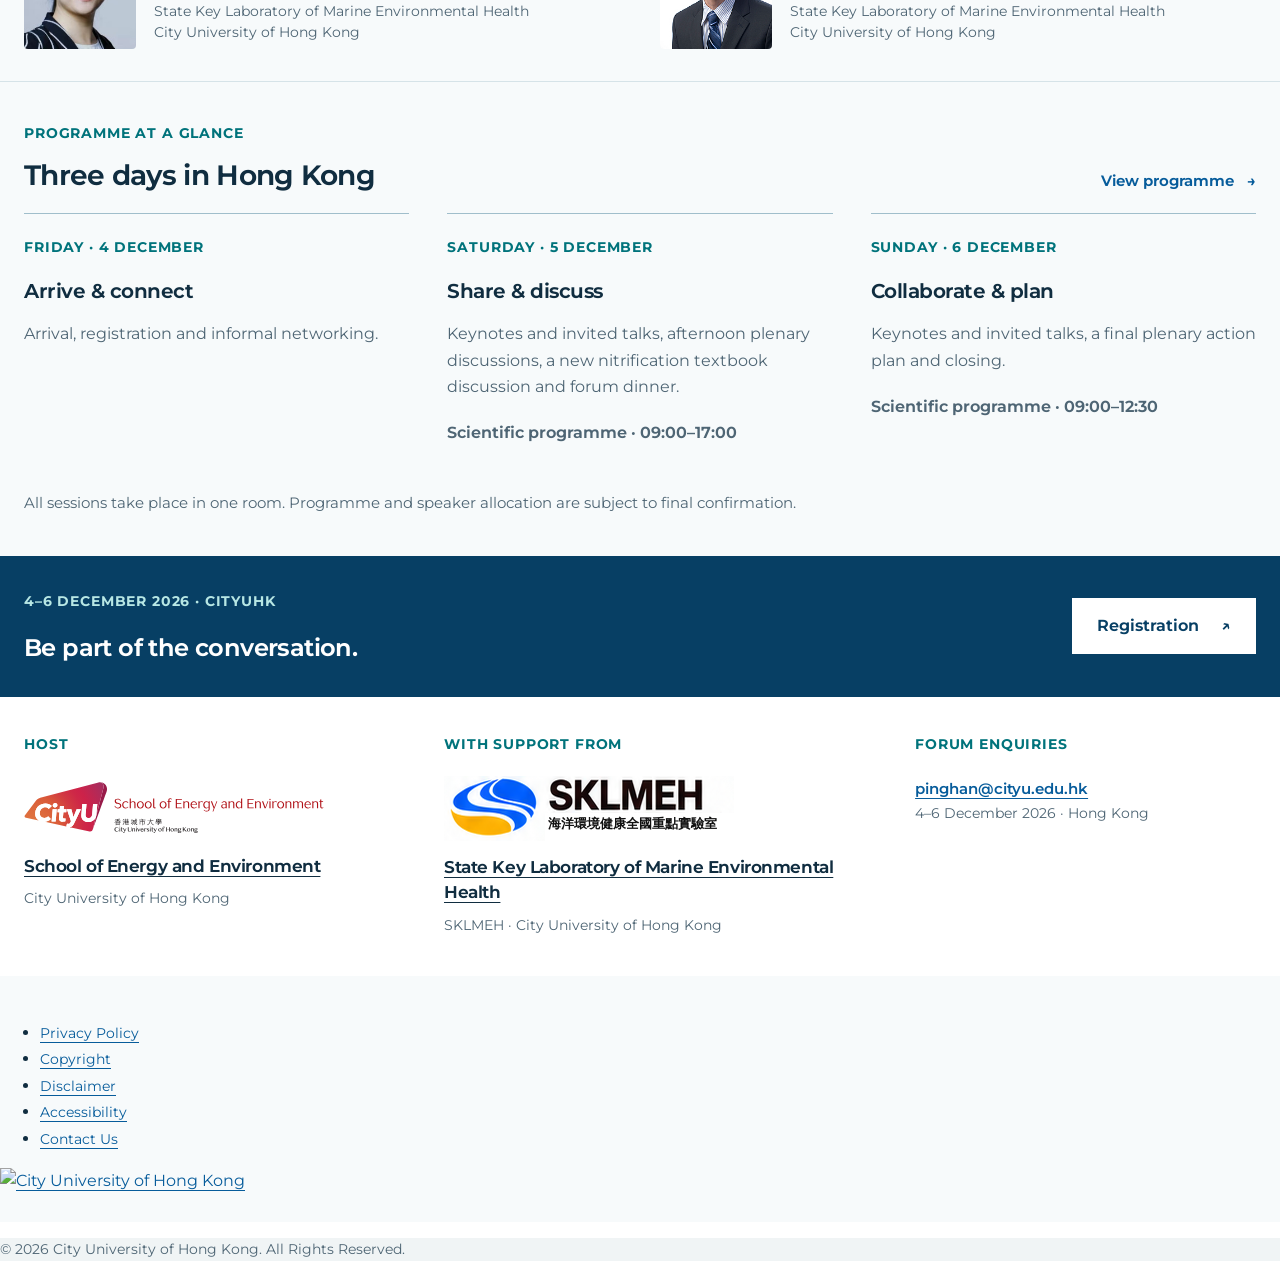
==== commit e93530c4: "Add files via upload" ====
--- a/index.htm
+++ b/index.htm
@@ -21,7 +21,7 @@
 <link rel="stylesheet" href="https://template.cityu.edu.hk/template/v3/css/cityu.base.css">
 
 <!-- Place your custom CSS here -->
-<link rel="stylesheet" href="css/custom.css?v=20261122-chair-portraits">
+<link rel="stylesheet" href="css/custom.css?v=20261122-organizer-row-opening">
 <title>1st ICoN-Asia Forum 2026 | CityUHK</title><meta name="description" content="Join the 1st ICoN-Asia Forum at CityUHK, 4–6 December 2026. Nitrification science, nitrogen-cycle research and Asia-Pacific collaboration."><meta name="author" content="School of Energy and Environment, City University of Hong Kong"><meta name="theme-color" content="#073f64"><meta property="og:title" content="1st ICoN-Asia Forum 2026 | CityUHK"><meta property="og:description" content="Join the 1st ICoN-Asia Forum at CityUHK, 4–6 December 2026. Nitrification science, nitrogen-cycle research and Asia-Pacific collaboration."><meta property="og:type" content="website"></head><body class="cityu-template-3 cityu-template-3-0 cityu-base-layout cityu-base-style cityu-theme-blue theme-color-blue forum-site"><a class="skip-link" href="#main-content">Skip to main content</a>
 <!-- Header -->
 <header class="cityu-header header-color-default">
@@ -82,7 +82,7 @@
 <div class="cityu"><main class="cityu-main" id="main-content" tabindex="-1"><div class="cityu-main-inner"><section class="forum-hero"><div class="forum-container hero-content"><p class="eyebrow">International Conference on Nitrification and Related Processes · Asia Forum</p><h1>1st ICoN-Asia Forum</h1><p class="hero-tagline">From Nitrification Science<br>to Asia-Pacific Collaboration</p><div class="hero-bottom"><p class="hero-details"><span>4–6 December 2026</span><span>City University of Hong Kong</span><span>Around 50 participants</span></p><div class="hero-actions"><a class="forum-button light" href="registration.htm">Register <span aria-hidden="true">↗</span></a><a class="hero-text-link" href="programme.htm">Explore the programme <span aria-hidden="true">→</span></a></div></div></div><div class="harbour-strip" role="img" aria-label="Hong Kong harbour skyline and microbial imagery from the forum poster"><img src="img/forum-banner-poster-v4.jpg" alt="" width="1122" height="1402" fetchpriority="high"></div></section>
 <section class="forum-section"><div class="forum-container intro-grid"><div><p class="eyebrow">About the forum</p><h2>Connecting ideas.<br>Building a community.</h2></div><div class="intro-copy"><p class="lead-text">Bringing together researchers in nitrification and related nitrogen-cycle processes to share advances and develop international collaborations.</p><p>Through keynote lectures, invited talks and plenary discussions, the forum connects microbial ecophysiology, biogeochemical processes and environmental applications. We aim to strengthen the Asia-Pacific research community and develop collaborations on topics including N₂O mitigation strategies.</p><a class="text-link" href="committees.htm">Meet the advisory boards and organizers <span aria-hidden="true">→</span></a></div></div></section>
 <section class="forum-section theme-section"><div class="forum-container"><p class="eyebrow">Scientific themes</p><h2>From microorganisms to environmental solutions</h2><div class="theme-grid"><article><span class="theme-index">01 / Microorganisms</span><h3>Microbial<br> ecophysiology</h3><p>Physiology, evolution, adaptation and cultivation of nitrifiers and related microorganisms.</p></article><article><span class="theme-index">02 / Ecosystems</span><h3>Biogeochemical<br> processes</h3><p>Nitrogen cycling across natural and engineered systems, from organisms and communities to soils, waters and sediments.</p></article><article><span class="theme-index">03 / Applications</span><h3>Environmental and<br> industrial applications</h3><p>N₂O mitigation, anammox, wastewater treatment, resource recovery and translation from mechanism to practice.</p></article></div></div></section>
-<section class="forum-section opening-section" aria-labelledby="opening-remarks"><div class="forum-container"><h2 id="opening-remarks">Opening remarks</h2><div class="opening-speakers"><article class="opening-speaker"><img class="opening-portrait" src="img/people/kenneth-leung-portrait.png" alt="Kenneth Mei Yee Leung" width="96" height="112" loading="lazy" decoding="async"><div><h3><a class="person-profile" href="https://www.cityu.edu.hk/en/chem/people/academic-staff/myleung">Kenneth Mei Yee Leung</a></h3><p>Vice-President (Research)<br>City University of Hong Kong</p><p class="opening-mode">Confirmed</p></div></article><article class="opening-speaker"><img class="opening-portrait" src="img/people/benjamin-horton-portrait.jpg" alt="Benjamin Horton" width="96" height="112" loading="lazy" decoding="async"><div><h3><a class="person-profile" href="https://www.cityu.edu.hk/see/people/prof-benjamin-horton">Benjamin Horton</a></h3><p>Dean, School of Energy and Environment<br>City University of Hong Kong</p><p class="opening-mode">Joining online</p></div></article></div></div></section>
+<section class="forum-section opening-section" aria-labelledby="opening-remarks"><div class="forum-container"><h2 id="opening-remarks">Opening remarks</h2><div class="opening-speakers"><article class="opening-speaker"><img class="opening-portrait" src="img/people/kenneth-leung-portrait.png" alt="Kenneth Mei Yee Leung" width="112" height="132" loading="lazy" decoding="async"><div><h3><a class="person-profile" href="https://www.cityu.edu.hk/en/chem/people/academic-staff/myleung">Kenneth Mei Yee Leung</a></h3><p>Vice-President (Research)<br>City University of Hong Kong</p><p class="opening-mode">Confirmed</p></div></article><article class="opening-speaker"><img class="opening-portrait" src="img/people/benjamin-horton-portrait.jpg" alt="Benjamin Horton" width="112" height="132" loading="lazy" decoding="async"><div><h3><a class="person-profile" href="https://www.cityu.edu.hk/see/people/prof-benjamin-horton">Benjamin Horton</a></h3><p>Dean, School of Energy and Environment<br>City University of Hong Kong</p><p class="opening-mode">Joining online</p></div></article></div></div></section>
 <section class="forum-section"><div class="forum-container"><div class="section-title-row"><div><p class="eyebrow">Keynote speakers</p><h2>Perspectives across the nitrogen cycle</h2></div><a class="text-link" href="speakers.htm">All speakers <span aria-hidden="true">→</span></a></div><div class="speaker-list"><article class="speaker-row"><img class="person-portrait speaker-portrait" src="img/people/lisa-stein.jpg" alt="Lisa Stein" width="112" height="132" loading="lazy" decoding="async"><h3><a class="person-profile" href="https://apps.ualberta.ca/directory/person/stein1">Lisa Stein</a></h3><div><p>University of Alberta</p><span>Canada</span></div></article><article class="speaker-row"><img class="person-portrait speaker-portrait" src="img/people/graeme-nicol.jpg" alt="Graeme Nicol" width="112" height="132" loading="lazy" decoding="async"><h3><a class="person-profile" href="https://soilmicrobes.fr/team/">Graeme Nicol</a></h3><div><p>CNRS / Université Claude Bernard Lyon 1</p><span>France</span></div></article><article class="speaker-row"><img class="person-portrait speaker-portrait" src="img/people/zhiguo-yuan.jpg" alt="Zhiguo Yuan" width="112" height="132" loading="lazy" decoding="async"><h3><a class="person-profile" href="https://www.cityu.edu.hk/en/see/people/prof-zhiguo-yuan-am">Zhiguo Yuan</a></h3><div><p>City University of Hong Kong</p><span>Hong Kong SAR, China</span></div></article><article class="speaker-row"><img class="person-portrait speaker-portrait" src="img/people/jianhua-guo.jpg" alt="Jianhua Guo" width="112" height="132" loading="lazy" decoding="async"><h3><a class="person-profile" href="https://about.uq.edu.au/experts/3045">Jianhua Guo</a></h3><div><p>The University of Queensland</p><span>Australia</span></div></article><article class="speaker-row"><img class="person-portrait speaker-portrait" src="img/people/sukhwan-yoon.jpg" alt="Sukhwan Yoon" width="112" height="132" loading="lazy" decoding="async"><h3><a class="person-profile" href="https://cee.kaist.ac.kr/boards/view/people_en/58/sc_category/1">Sukhwan Yoon</a></h3><div><p>KAIST</p><span>Republic of Korea</span></div></article><article class="speaker-row"><img class="person-portrait speaker-portrait" src="img/people/stephan-schuster.png" alt="Stephan Schuster" width="112" height="132" loading="lazy" decoding="async"><h3><a class="person-profile" href="https://www.ntu.edu.sg/sbs/Research/lab-pages/stephan-schuster-lab">Stephan Schuster</a></h3><div><p>Nanyang Technological University</p><span>Singapore</span></div></article></div></div></section>
 
 <section class="organizer-strip" aria-labelledby="organizers-title"><div class="forum-container organizer-layout"><div><p class="eyebrow">Hosted at CityUHK</p><h2 id="organizers-title">Forum organizers</h2></div><article class="organizer-card"><img class="person-portrait" src="img/people/ping-han.jpg" alt="Ping (Penny) Han" width="112" height="132" loading="lazy" decoding="async"><div><p class="organizer-role">Forum Chair</p><h3><a class="person-profile" href="https://scholars.cityu.edu.hk/en/persons/pinghan/">Ping (Penny) Han</a></h3><p class="organizer-affiliation">School of Energy and Environment<br>State Key Laboratory of Marine Environmental Health<br>City University of Hong Kong</p></div></article><article class="organizer-card"><img class="person-portrait" src="img/people/patrick-lee.jpg" alt="Patrick K. H. Lee" width="112" height="132" loading="lazy" decoding="async"><div><p class="organizer-role">Co-chair</p><h3><a class="person-profile" href="https://scholars.cityu.edu.hk/en/persons/kwanhlee/">Patrick K. H. Lee</a></h3><p class="organizer-affiliation">School of Energy and Environment<br>State Key Laboratory of Marine Environmental Health<br>City University of Hong Kong</p></div></article></div></section>
--- a/css/custom.css
+++ b/css/custom.css
@@ -103,7 +103,8 @@
 body.forum-site .speaker-portrait{width:112px;height:132px}
 body.forum-site .speaker-row{grid-template-columns:112px 1fr 1.25fr;gap:24px;padding:22px 0}
 body.forum-site .organizer-strip{padding:32px 0;border-bottom:1px solid var(--forum-line);background:#f7fafb}
-body.forum-site .organizer-layout{display:grid;grid-template-columns:minmax(0,1fr);gap:24px;align-items:start}
+body.forum-site .organizer-layout{display:grid;grid-template-columns:repeat(2,minmax(0,1fr));gap:24px 40px;align-items:start}
+body.forum-site .organizer-layout>div:first-child{grid-column:1/-1}
 body.forum-site .organizer-layout .eyebrow{margin-bottom:8px!important}
 body.forum-site .organizer-layout h2{font-size:1.375rem;margin:0}
 body.forum-site .organizer-card{display:flex;align-items:center;gap:18px;min-width:0}
@@ -111,11 +112,12 @@
 body.forum-site .organizer-card h3{font-size:1.125rem;margin:0 0 7px;line-height:1.4}
 body.forum-site .organizer-role{font-size:.875rem;font-weight:650;color:var(--forum-teal);margin:0 0 5px;line-height:1.4}
 body.forum-site .organizer-affiliation{font-size:.875rem;color:var(--forum-muted);line-height:1.5;margin:0}
-@media(max-width:1100px){body.forum-site .organizer-layout{grid-template-columns:minmax(0,1fr);gap:22px}body.forum-site .organizer-layout>div:first-child{grid-column:1/-1}}
+@media(max-width:1100px){body.forum-site .organizer-layout{gap:22px 30px}}
 @media(max-width:800px){
  body.forum-site .speaker-row{grid-template-columns:96px 1fr;gap:5px 18px;align-items:start}
  body.forum-site .speaker-portrait{width:96px;height:112px;grid-column:1;grid-row:1/3}
  body.forum-site .organizer-card .person-portrait{width:96px;height:112px;flex-basis:96px}
+ body.forum-site .organizer-layout{grid-template-columns:1fr}
  body.forum-site .speaker-row h2,body.forum-site .speaker-row h3{grid-column:2;margin-top:2px}
  body.forum-site .speaker-row>div:last-child{grid-column:2}
 }
@@ -193,7 +195,7 @@
 body.forum-site .opening-section h2{font-size:1.375rem;margin:0 0 20px}
 body.forum-site .opening-speakers{display:grid;grid-template-columns:1fr 1fr;gap:24px 40px}
 body.forum-site .opening-speaker{display:flex;align-items:flex-start;gap:16px;min-width:0}
-body.forum-site .opening-portrait{display:block;flex:0 0 96px;width:96px;height:112px;object-fit:cover;object-position:center 30%;border-radius:3px}
+body.forum-site .opening-portrait{display:block;flex:0 0 112px;width:112px;height:132px;object-fit:cover;object-position:center 30%;border-radius:3px}
 body.forum-site #opening-remarks{scroll-margin-top:100px}
 body.forum-site .opening-speaker h3{font-size:1.0625rem;line-height:1.4;margin:0 0 5px}
 body.forum-site .opening-speaker p{font-size:.9375rem;line-height:1.5;margin:0}
@@ -206,7 +208,7 @@
 @media(max-width:610px){body.forum-site .harbour-strip img{left:auto;right:0;transform:translateY(-13.55%)}}
 @media(max-width:800px){body.forum-site #opening-remarks{scroll-margin-top:280px}}
 
-@media(max-width:800px){body.forum-site .opening-portrait{flex-basis:80px;width:80px;height:96px}}
+@media(max-width:800px){body.forum-site .opening-portrait{flex-basis:96px;width:96px;height:112px}}
 
 /* Concise, linked advisory-board profiles. */
 body.forum-site .board-grid{gap:48px;margin-top:28px}
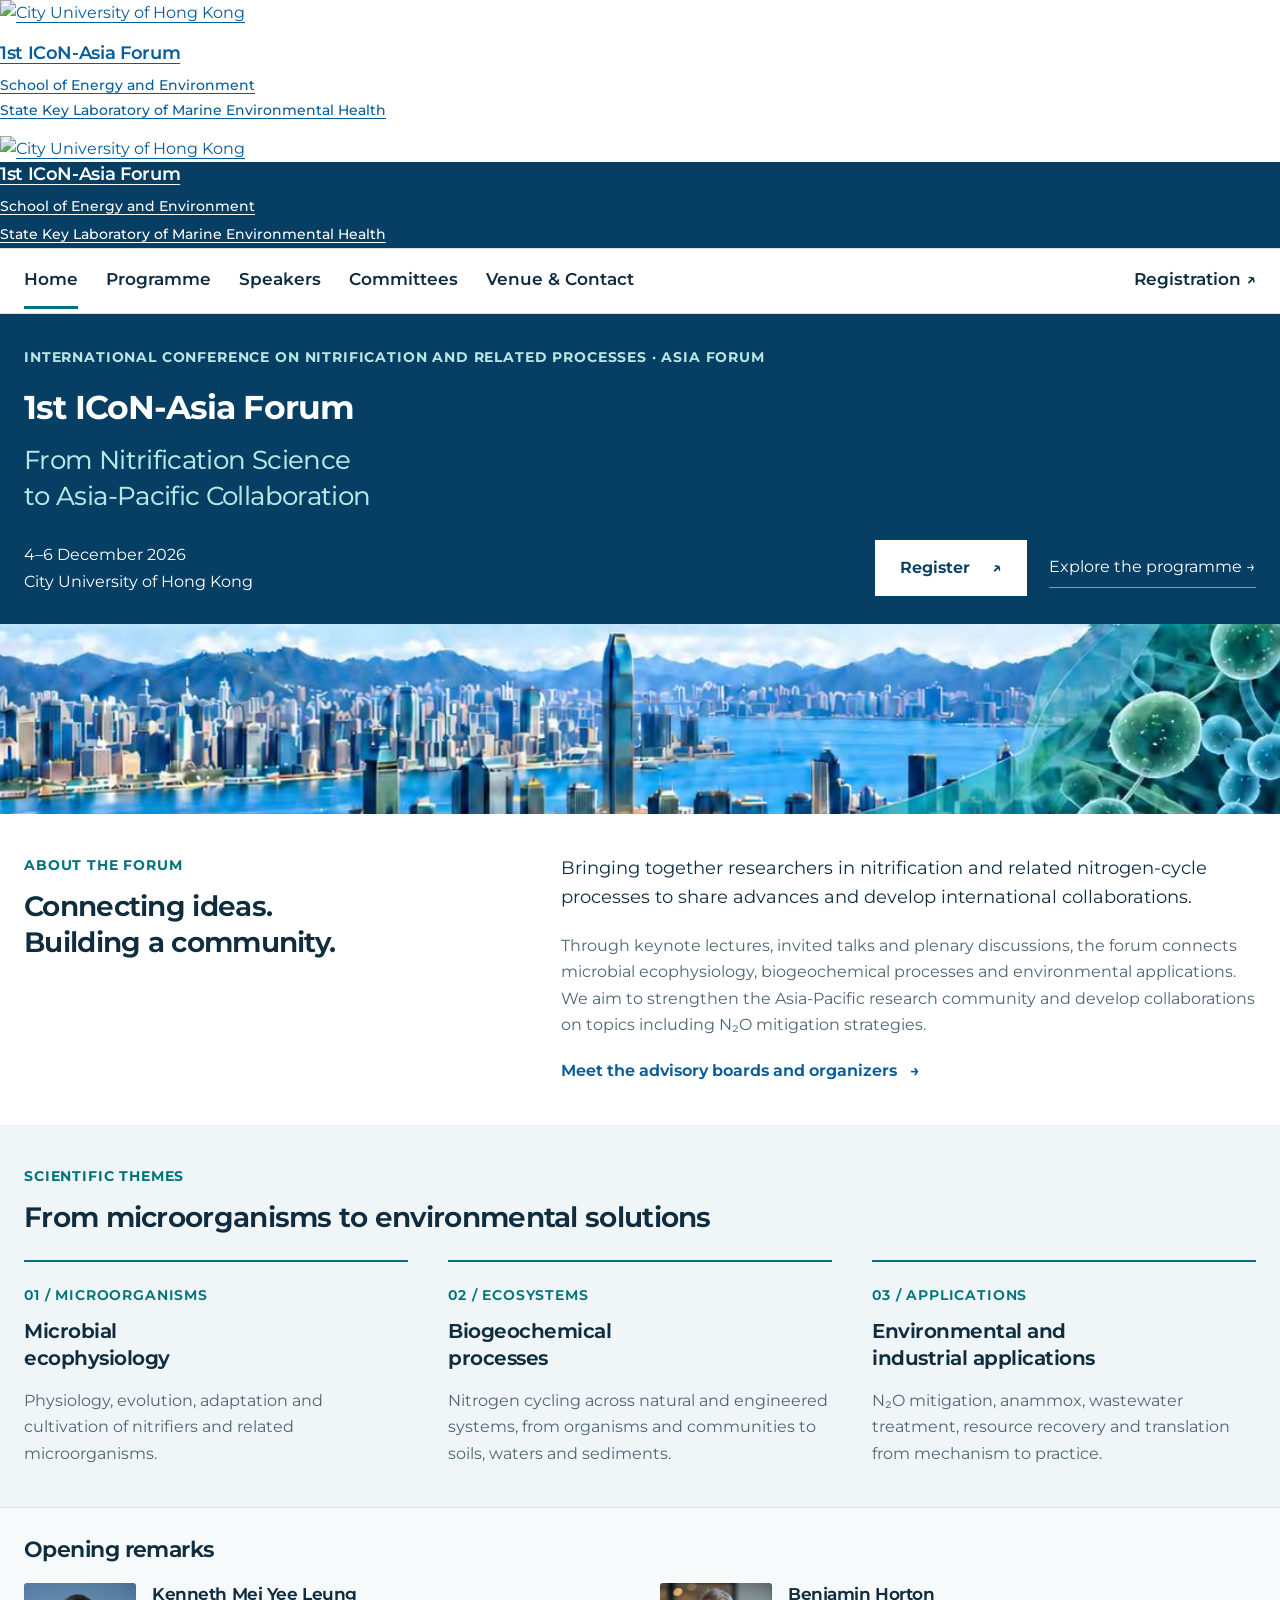
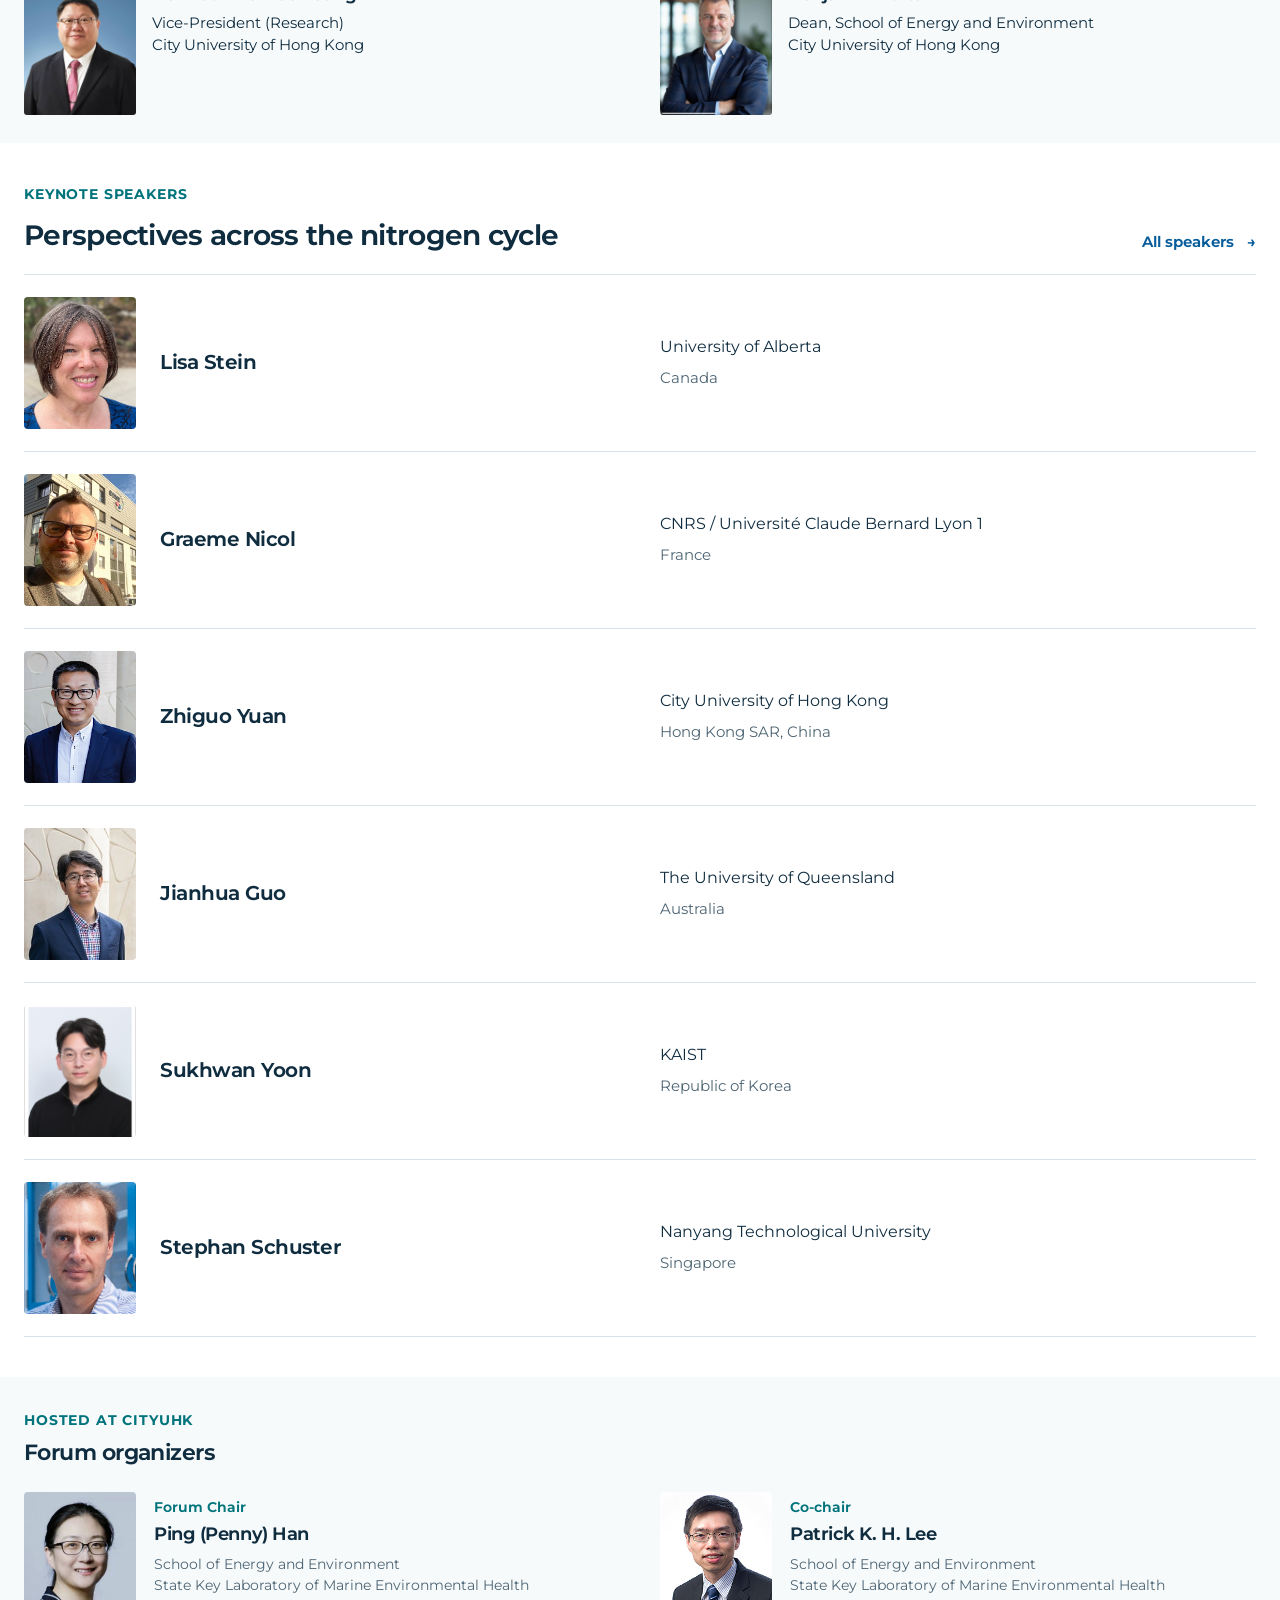
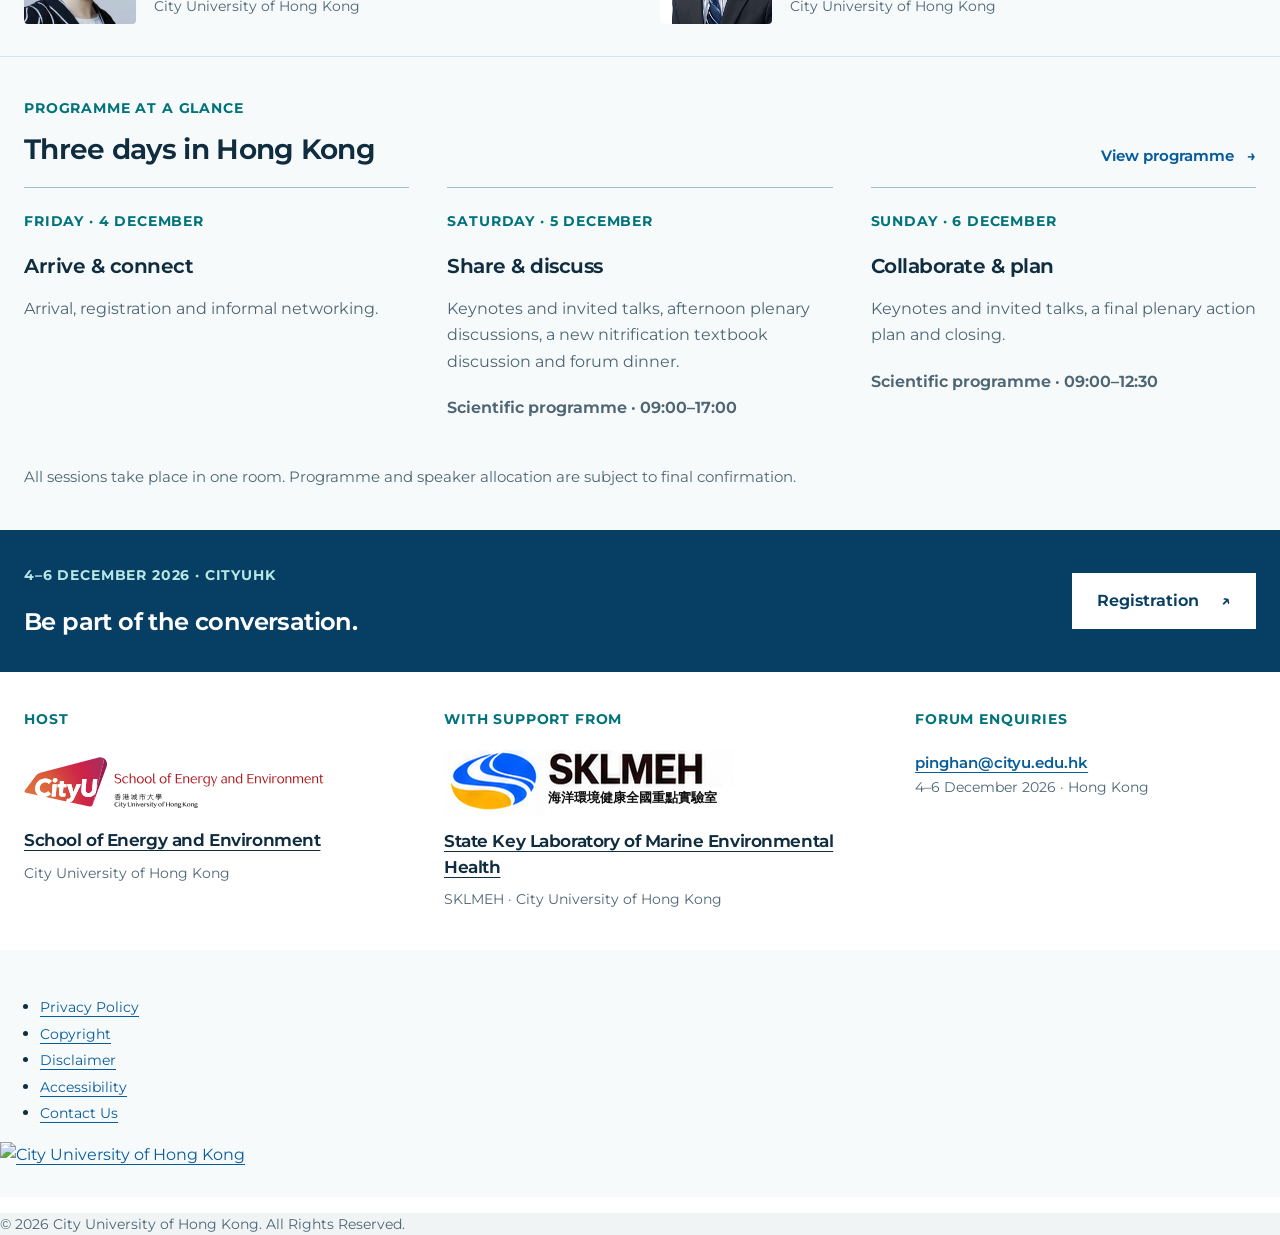
==== commit 5e73196d: "Remove participant count and opening-speaker status labels Remove the participant count from both ho" ====
--- a/index.htm
+++ b/index.htm
@@ -79,10 +79,10 @@
 
 </div></div></nav>
 
-<div class="cityu"><main class="cityu-main" id="main-content" tabindex="-1"><div class="cityu-main-inner"><section class="forum-hero"><div class="forum-container hero-content"><p class="eyebrow">International Conference on Nitrification and Related Processes · Asia Forum</p><h1>1st ICoN-Asia Forum</h1><p class="hero-tagline">From Nitrification Science<br>to Asia-Pacific Collaboration</p><div class="hero-bottom"><p class="hero-details"><span>4–6 December 2026</span><span>City University of Hong Kong</span><span>Around 50 participants</span></p><div class="hero-actions"><a class="forum-button light" href="registration.htm">Register <span aria-hidden="true">↗</span></a><a class="hero-text-link" href="programme.htm">Explore the programme <span aria-hidden="true">→</span></a></div></div></div><div class="harbour-strip" role="img" aria-label="Hong Kong harbour skyline and microbial imagery from the forum poster"><img src="img/forum-banner-poster-v4.jpg" alt="" width="1122" height="1402" fetchpriority="high"></div></section>
+<div class="cityu"><main class="cityu-main" id="main-content" tabindex="-1"><div class="cityu-main-inner"><section class="forum-hero"><div class="forum-container hero-content"><p class="eyebrow">International Conference on Nitrification and Related Processes · Asia Forum</p><h1>1st ICoN-Asia Forum</h1><p class="hero-tagline">From Nitrification Science<br>to Asia-Pacific Collaboration</p><div class="hero-bottom"><p class="hero-details"><span>4–6 December 2026</span><span>City University of Hong Kong</span></p><div class="hero-actions"><a class="forum-button light" href="registration.htm">Register <span aria-hidden="true">↗</span></a><a class="hero-text-link" href="programme.htm">Explore the programme <span aria-hidden="true">→</span></a></div></div></div><div class="harbour-strip" role="img" aria-label="Hong Kong harbour skyline and microbial imagery from the forum poster"><img src="img/forum-banner-poster-v4.jpg" alt="" width="1122" height="1402" fetchpriority="high"></div></section>
 <section class="forum-section"><div class="forum-container intro-grid"><div><p class="eyebrow">About the forum</p><h2>Connecting ideas.<br>Building a community.</h2></div><div class="intro-copy"><p class="lead-text">Bringing together researchers in nitrification and related nitrogen-cycle processes to share advances and develop international collaborations.</p><p>Through keynote lectures, invited talks and plenary discussions, the forum connects microbial ecophysiology, biogeochemical processes and environmental applications. We aim to strengthen the Asia-Pacific research community and develop collaborations on topics including N₂O mitigation strategies.</p><a class="text-link" href="committees.htm">Meet the advisory boards and organizers <span aria-hidden="true">→</span></a></div></div></section>
 <section class="forum-section theme-section"><div class="forum-container"><p class="eyebrow">Scientific themes</p><h2>From microorganisms to environmental solutions</h2><div class="theme-grid"><article><span class="theme-index">01 / Microorganisms</span><h3>Microbial<br> ecophysiology</h3><p>Physiology, evolution, adaptation and cultivation of nitrifiers and related microorganisms.</p></article><article><span class="theme-index">02 / Ecosystems</span><h3>Biogeochemical<br> processes</h3><p>Nitrogen cycling across natural and engineered systems, from organisms and communities to soils, waters and sediments.</p></article><article><span class="theme-index">03 / Applications</span><h3>Environmental and<br> industrial applications</h3><p>N₂O mitigation, anammox, wastewater treatment, resource recovery and translation from mechanism to practice.</p></article></div></div></section>
-<section class="forum-section opening-section" aria-labelledby="opening-remarks"><div class="forum-container"><h2 id="opening-remarks">Opening remarks</h2><div class="opening-speakers"><article class="opening-speaker"><img class="opening-portrait" src="img/people/kenneth-leung-portrait.png" alt="Kenneth Mei Yee Leung" width="112" height="132" loading="lazy" decoding="async"><div><h3><a class="person-profile" href="https://www.cityu.edu.hk/en/chem/people/academic-staff/myleung">Kenneth Mei Yee Leung</a></h3><p>Vice-President (Research)<br>City University of Hong Kong</p><p class="opening-mode">Confirmed</p></div></article><article class="opening-speaker"><img class="opening-portrait" src="img/people/benjamin-horton-portrait.jpg" alt="Benjamin Horton" width="112" height="132" loading="lazy" decoding="async"><div><h3><a class="person-profile" href="https://www.cityu.edu.hk/see/people/prof-benjamin-horton">Benjamin Horton</a></h3><p>Dean, School of Energy and Environment<br>City University of Hong Kong</p><p class="opening-mode">Joining online</p></div></article></div></div></section>
+<section class="forum-section opening-section" aria-labelledby="opening-remarks"><div class="forum-container"><h2 id="opening-remarks">Opening remarks</h2><div class="opening-speakers"><article class="opening-speaker"><img class="opening-portrait" src="img/people/kenneth-leung-portrait.png" alt="Kenneth Mei Yee Leung" width="112" height="132" loading="lazy" decoding="async"><div><h3><a class="person-profile" href="https://www.cityu.edu.hk/en/chem/people/academic-staff/myleung">Kenneth Mei Yee Leung</a></h3><p>Vice-President (Research)<br>City University of Hong Kong</p></div></article><article class="opening-speaker"><img class="opening-portrait" src="img/people/benjamin-horton-portrait.jpg" alt="Benjamin Horton" width="112" height="132" loading="lazy" decoding="async"><div><h3><a class="person-profile" href="https://www.cityu.edu.hk/see/people/prof-benjamin-horton">Benjamin Horton</a></h3><p>Dean, School of Energy and Environment<br>City University of Hong Kong</p></div></article></div></div></section>
 <section class="forum-section"><div class="forum-container"><div class="section-title-row"><div><p class="eyebrow">Keynote speakers</p><h2>Perspectives across the nitrogen cycle</h2></div><a class="text-link" href="speakers.htm">All speakers <span aria-hidden="true">→</span></a></div><div class="speaker-list"><article class="speaker-row"><img class="person-portrait speaker-portrait" src="img/people/lisa-stein.jpg" alt="Lisa Stein" width="112" height="132" loading="lazy" decoding="async"><h3><a class="person-profile" href="https://apps.ualberta.ca/directory/person/stein1">Lisa Stein</a></h3><div><p>University of Alberta</p><span>Canada</span></div></article><article class="speaker-row"><img class="person-portrait speaker-portrait" src="img/people/graeme-nicol.jpg" alt="Graeme Nicol" width="112" height="132" loading="lazy" decoding="async"><h3><a class="person-profile" href="https://soilmicrobes.fr/team/">Graeme Nicol</a></h3><div><p>CNRS / Université Claude Bernard Lyon 1</p><span>France</span></div></article><article class="speaker-row"><img class="person-portrait speaker-portrait" src="img/people/zhiguo-yuan.jpg" alt="Zhiguo Yuan" width="112" height="132" loading="lazy" decoding="async"><h3><a class="person-profile" href="https://www.cityu.edu.hk/en/see/people/prof-zhiguo-yuan-am">Zhiguo Yuan</a></h3><div><p>City University of Hong Kong</p><span>Hong Kong SAR, China</span></div></article><article class="speaker-row"><img class="person-portrait speaker-portrait" src="img/people/jianhua-guo.jpg" alt="Jianhua Guo" width="112" height="132" loading="lazy" decoding="async"><h3><a class="person-profile" href="https://about.uq.edu.au/experts/3045">Jianhua Guo</a></h3><div><p>The University of Queensland</p><span>Australia</span></div></article><article class="speaker-row"><img class="person-portrait speaker-portrait" src="img/people/sukhwan-yoon.jpg" alt="Sukhwan Yoon" width="112" height="132" loading="lazy" decoding="async"><h3><a class="person-profile" href="https://cee.kaist.ac.kr/boards/view/people_en/58/sc_category/1">Sukhwan Yoon</a></h3><div><p>KAIST</p><span>Republic of Korea</span></div></article><article class="speaker-row"><img class="person-portrait speaker-portrait" src="img/people/stephan-schuster.png" alt="Stephan Schuster" width="112" height="132" loading="lazy" decoding="async"><h3><a class="person-profile" href="https://www.ntu.edu.sg/sbs/Research/lab-pages/stephan-schuster-lab">Stephan Schuster</a></h3><div><p>Nanyang Technological University</p><span>Singapore</span></div></article></div></div></section>
 
 <section class="organizer-strip" aria-labelledby="organizers-title"><div class="forum-container organizer-layout"><div><p class="eyebrow">Hosted at CityUHK</p><h2 id="organizers-title">Forum organizers</h2></div><article class="organizer-card"><img class="person-portrait" src="img/people/ping-han.jpg" alt="Ping (Penny) Han" width="112" height="132" loading="lazy" decoding="async"><div><p class="organizer-role">Forum Chair</p><h3><a class="person-profile" href="https://scholars.cityu.edu.hk/en/persons/pinghan/">Ping (Penny) Han</a></h3><p class="organizer-affiliation">School of Energy and Environment<br>State Key Laboratory of Marine Environmental Health<br>City University of Hong Kong</p></div></article><article class="organizer-card"><img class="person-portrait" src="img/people/patrick-lee.jpg" alt="Patrick K. H. Lee" width="112" height="132" loading="lazy" decoding="async"><div><p class="organizer-role">Co-chair</p><h3><a class="person-profile" href="https://scholars.cityu.edu.hk/en/persons/kwanhlee/">Patrick K. H. Lee</a></h3><p class="organizer-affiliation">School of Energy and Environment<br>State Key Laboratory of Marine Environmental Health<br>City University of Hong Kong</p></div></article></div></section>
